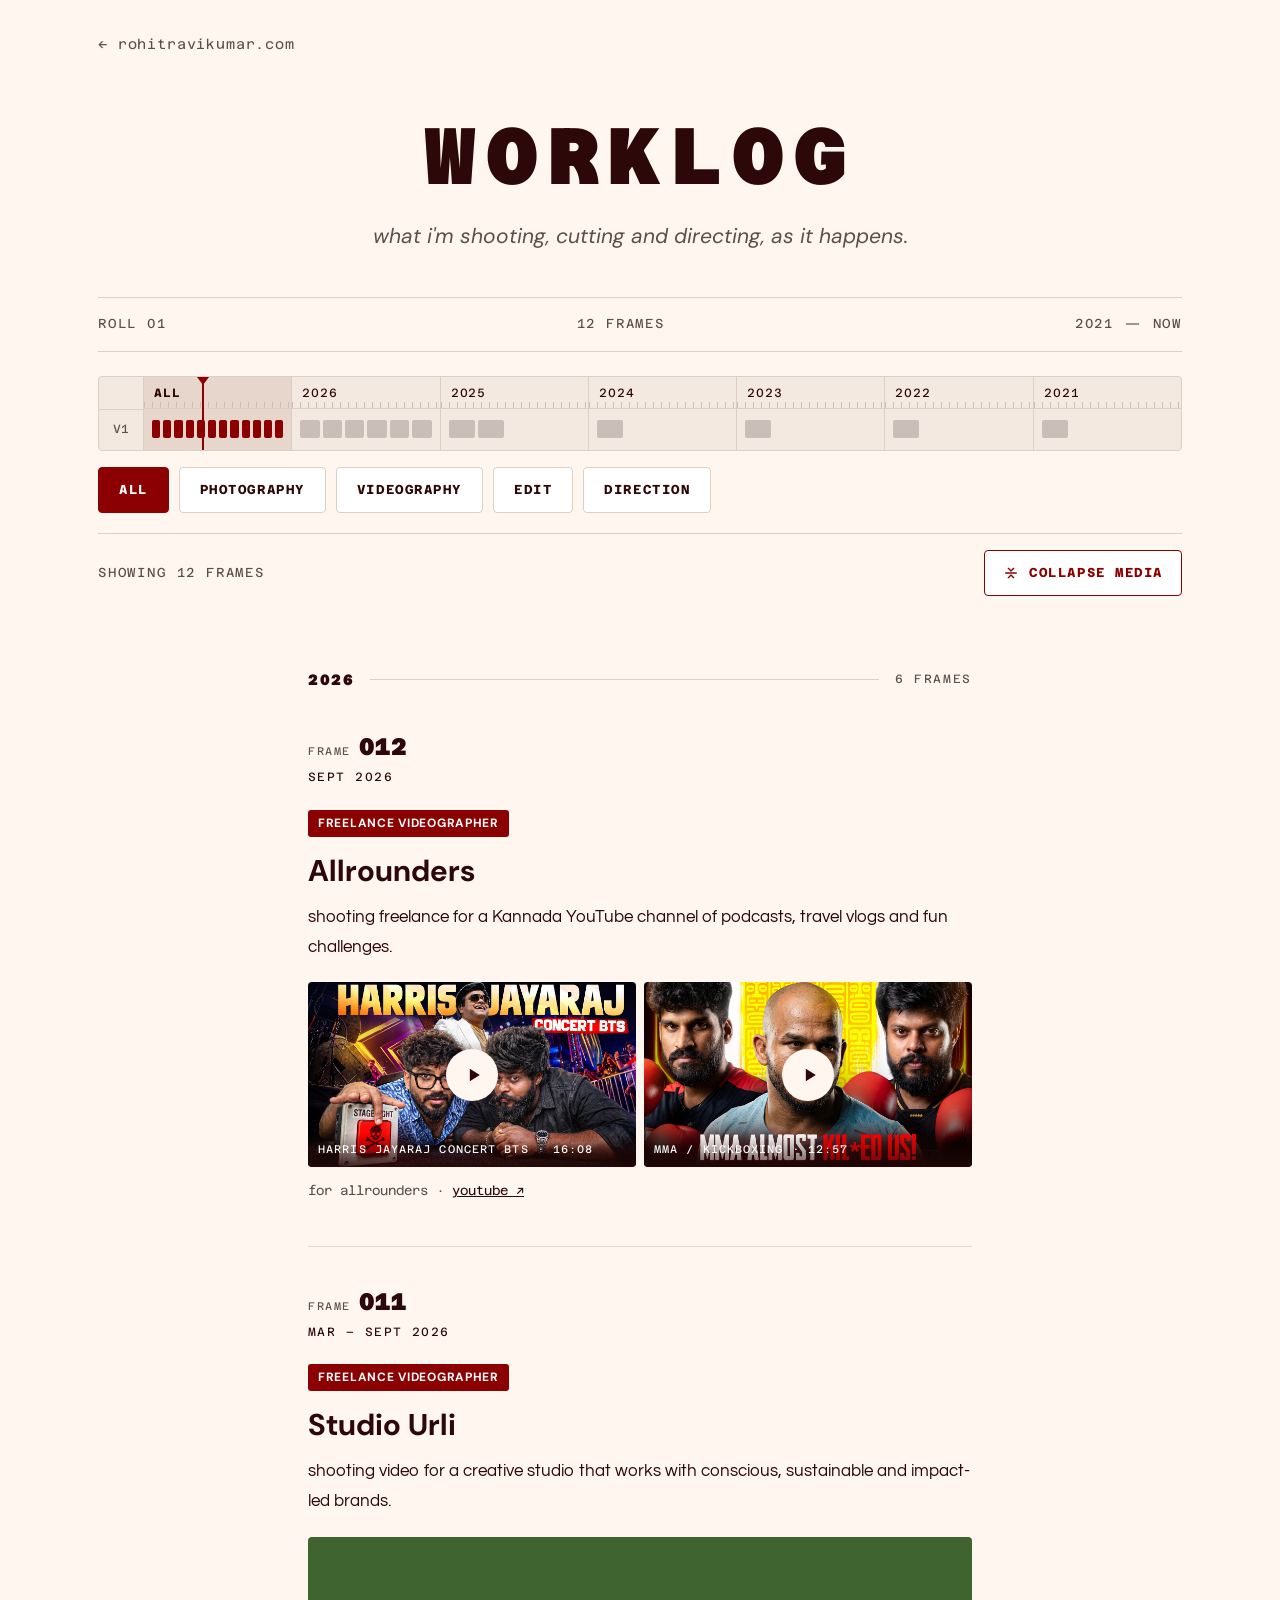
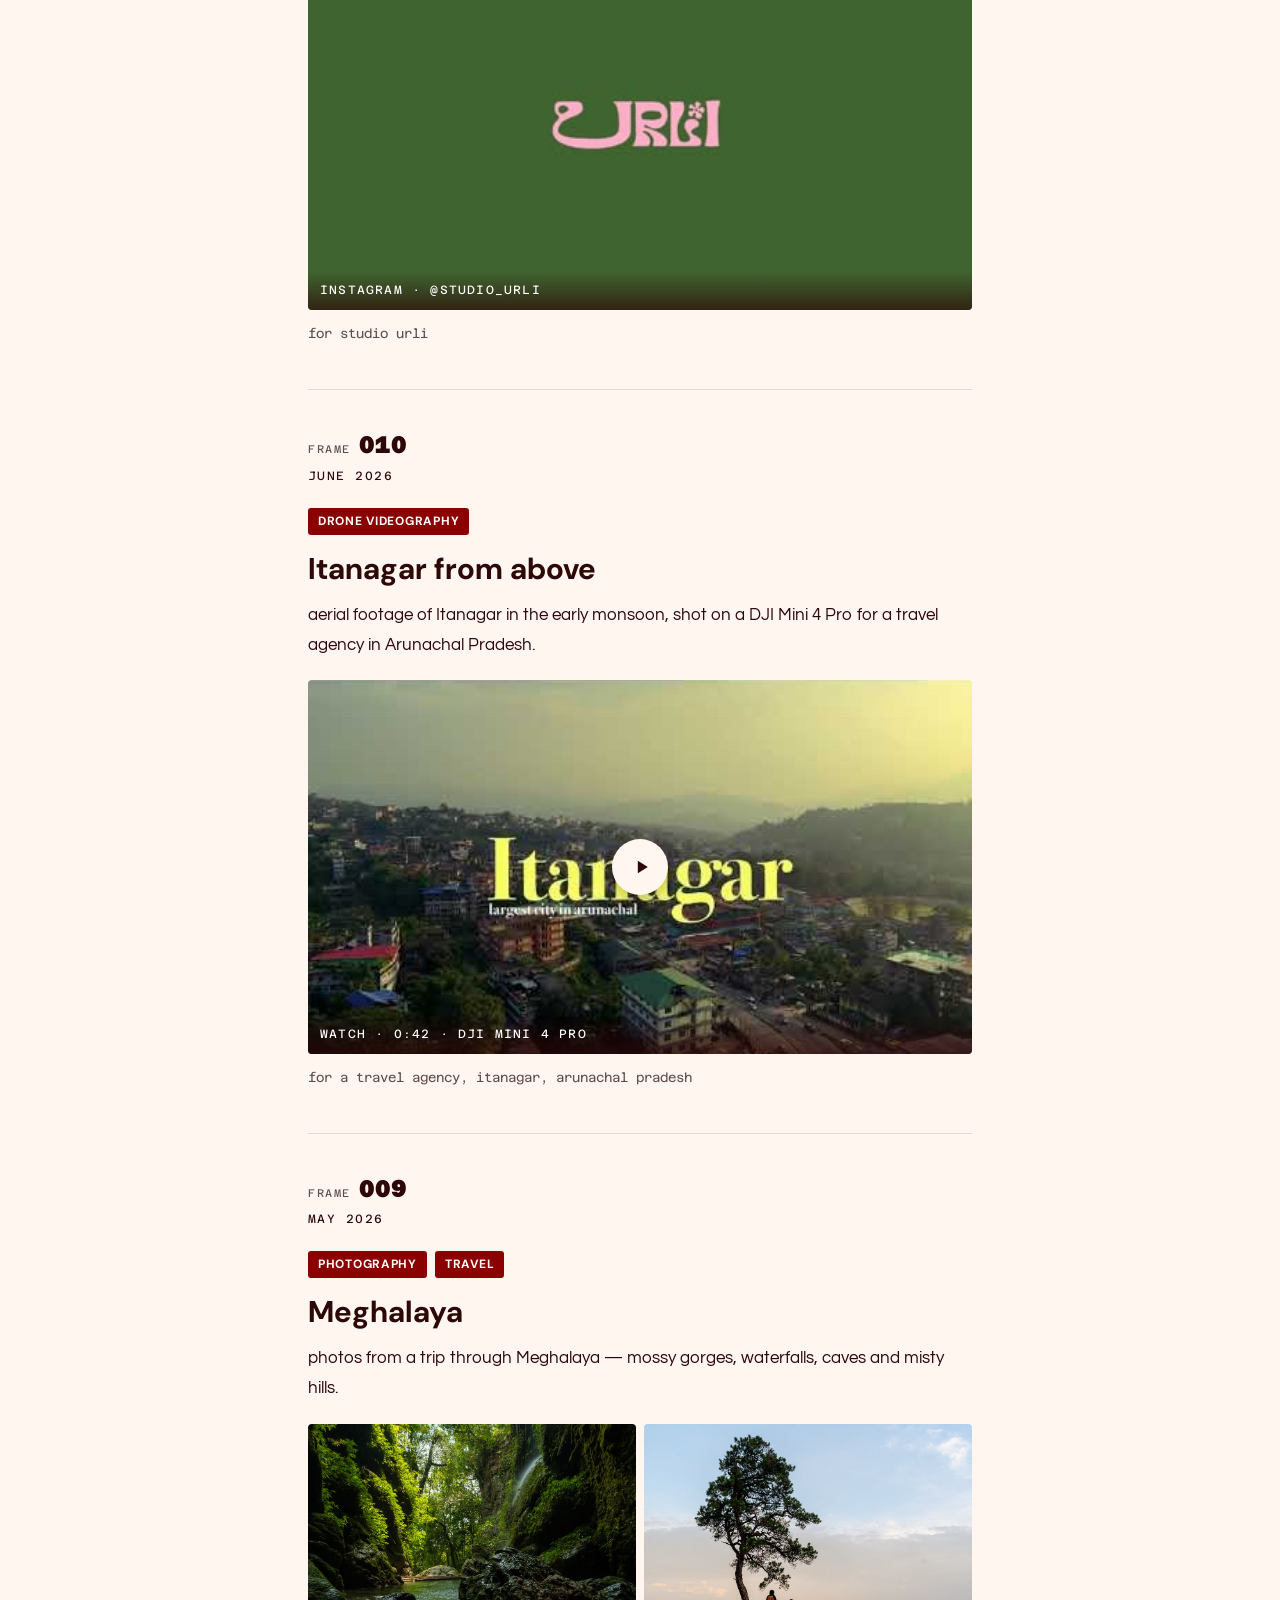
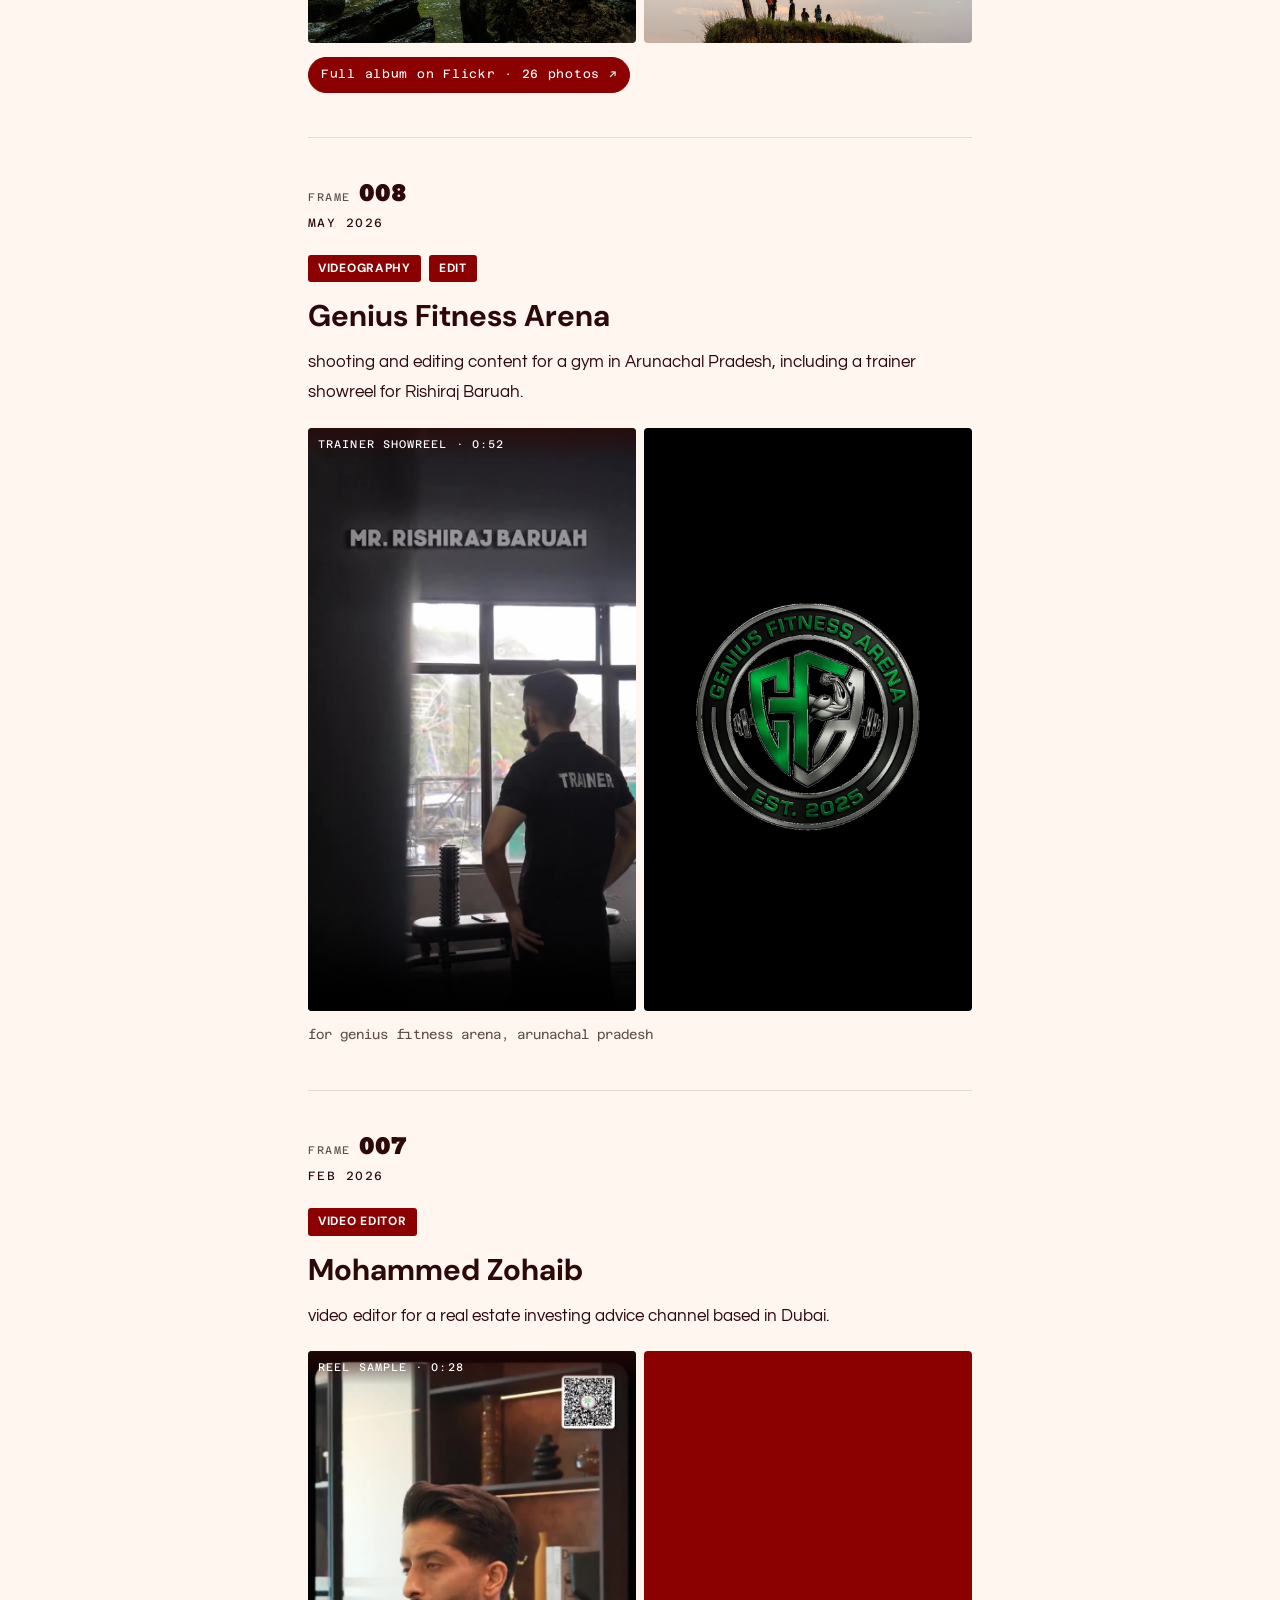
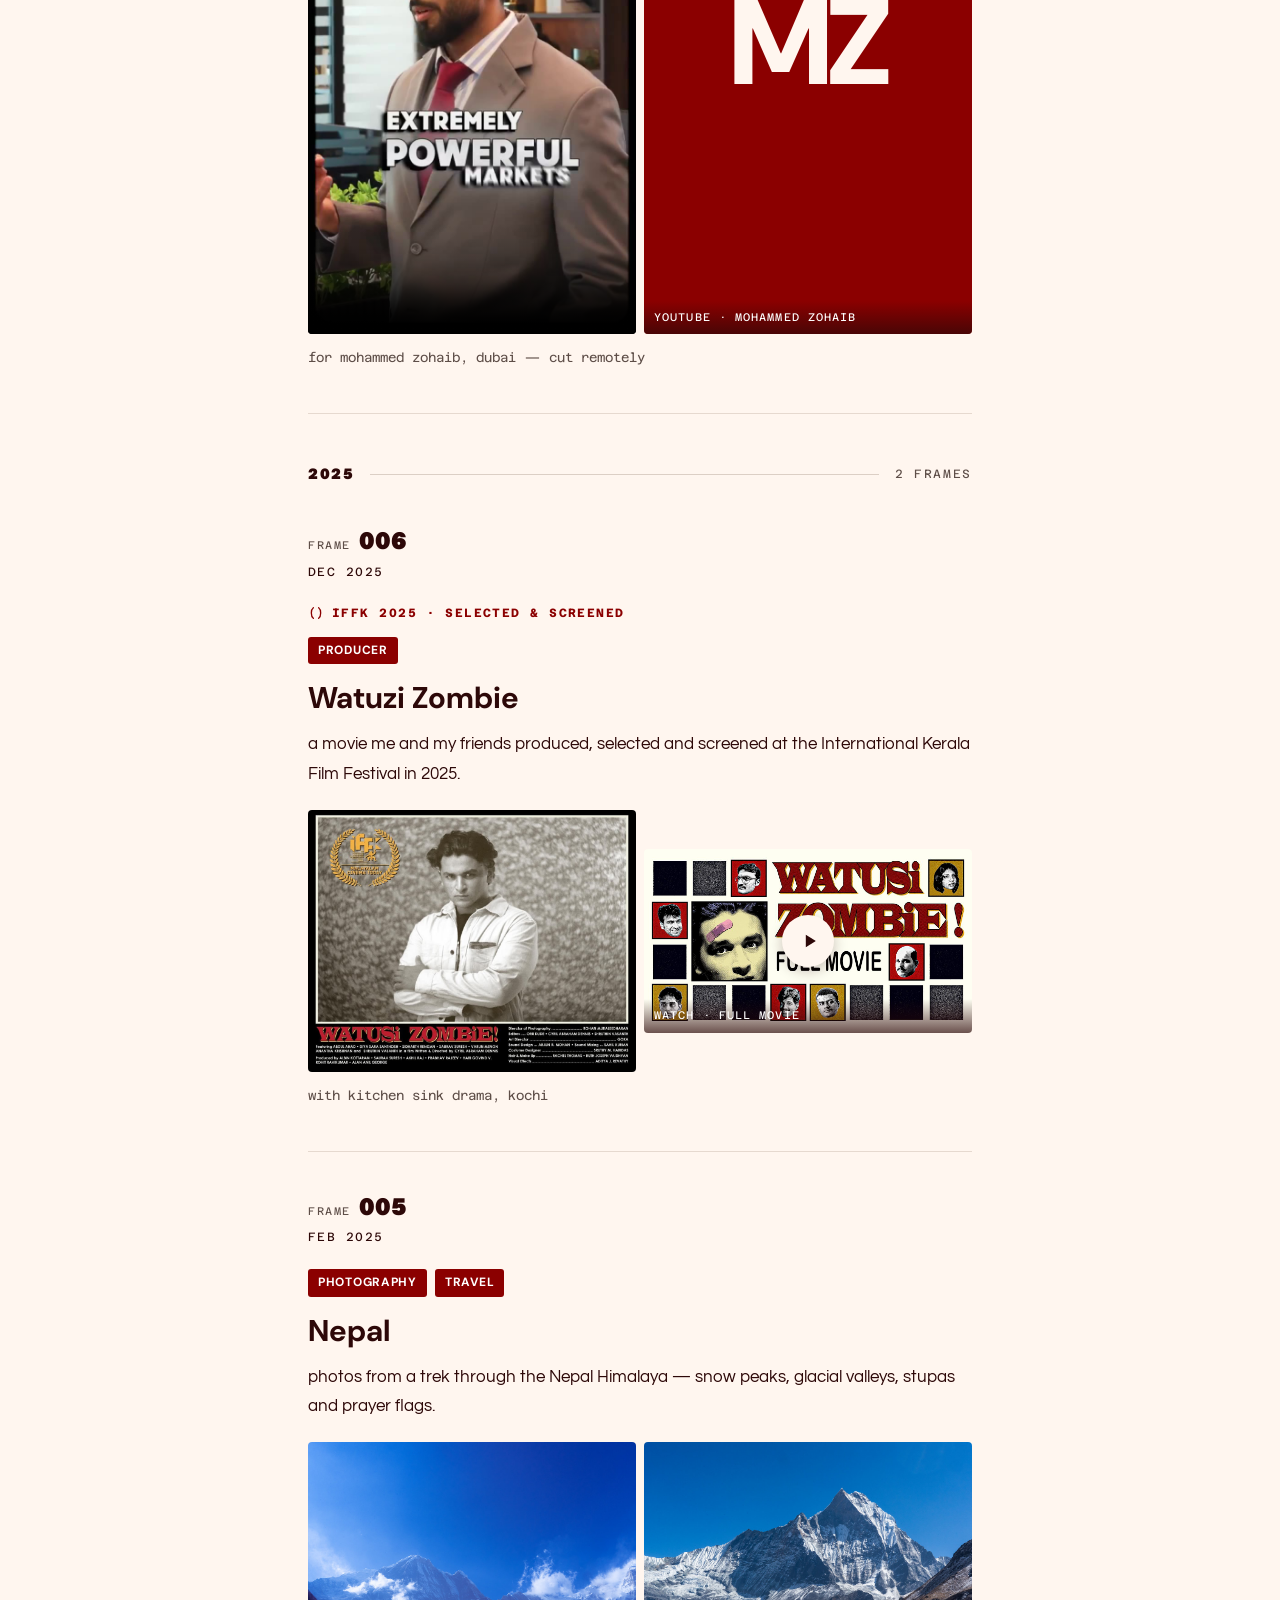
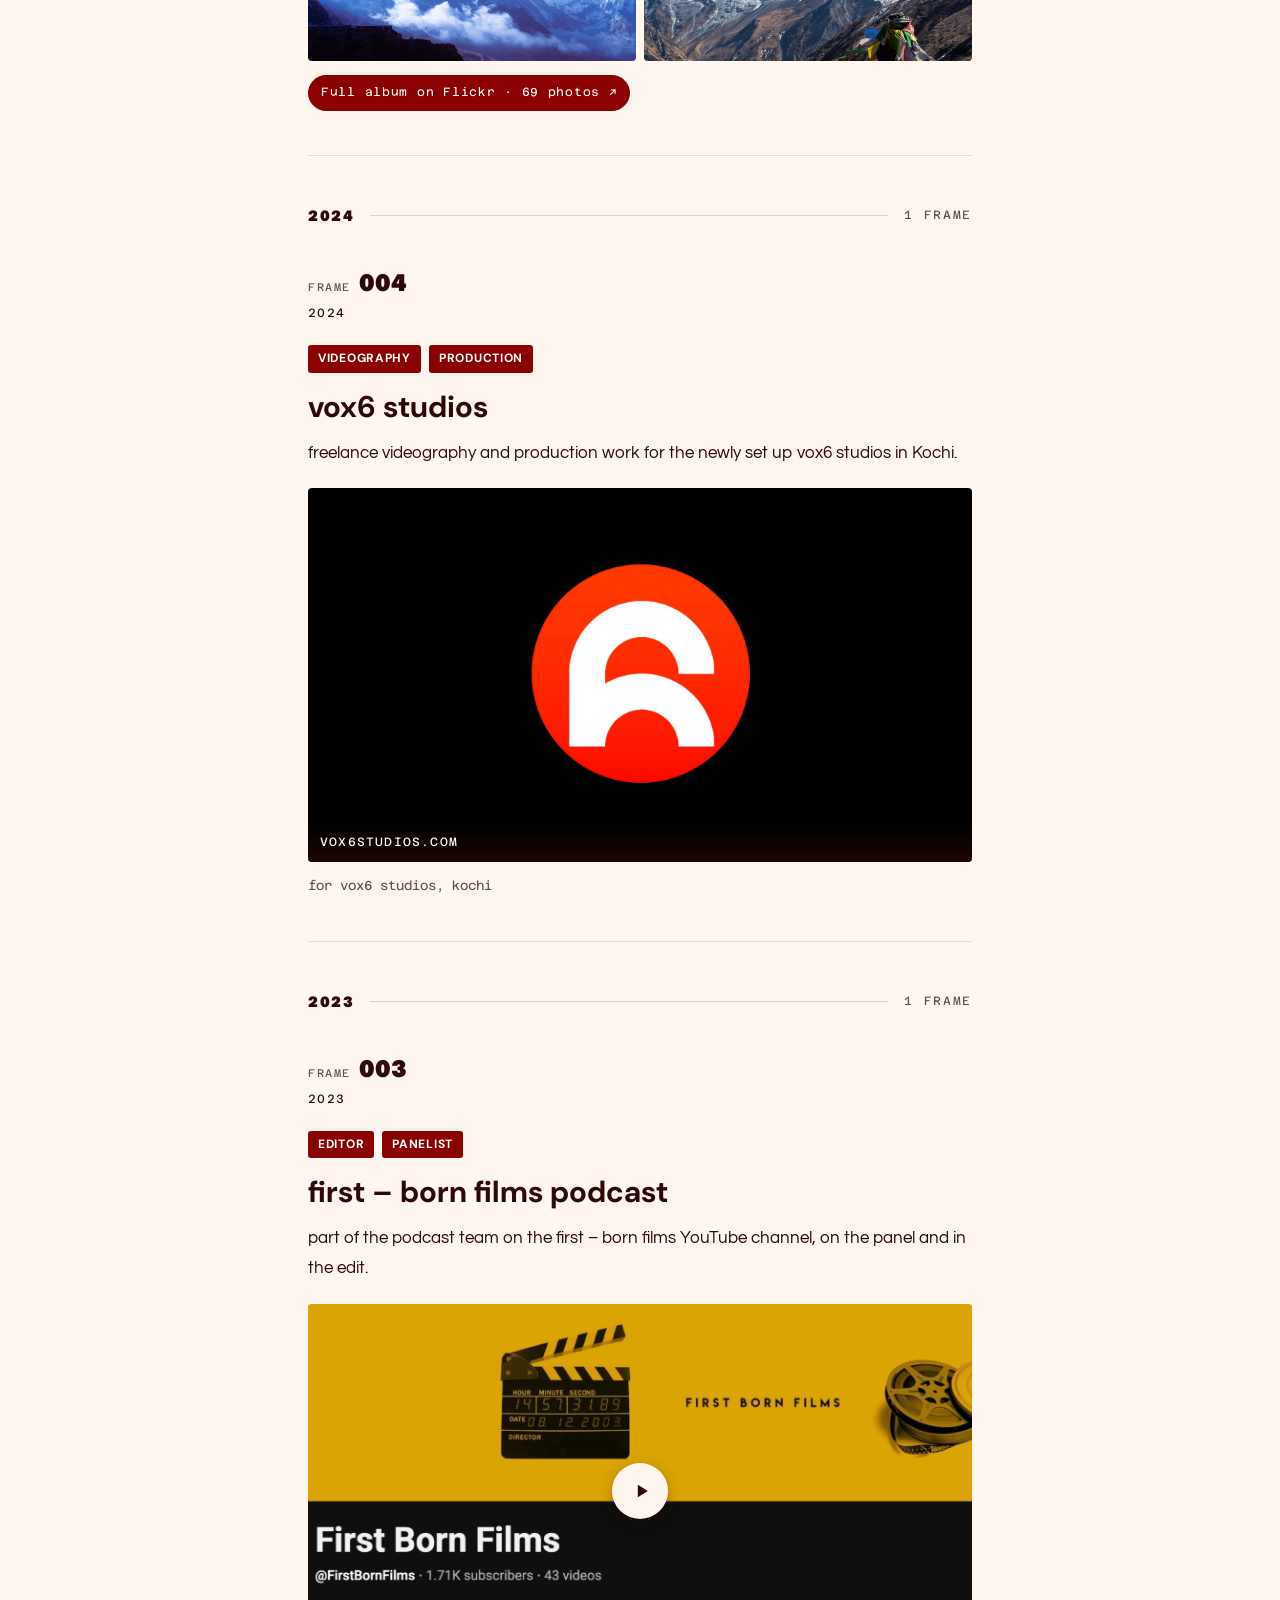
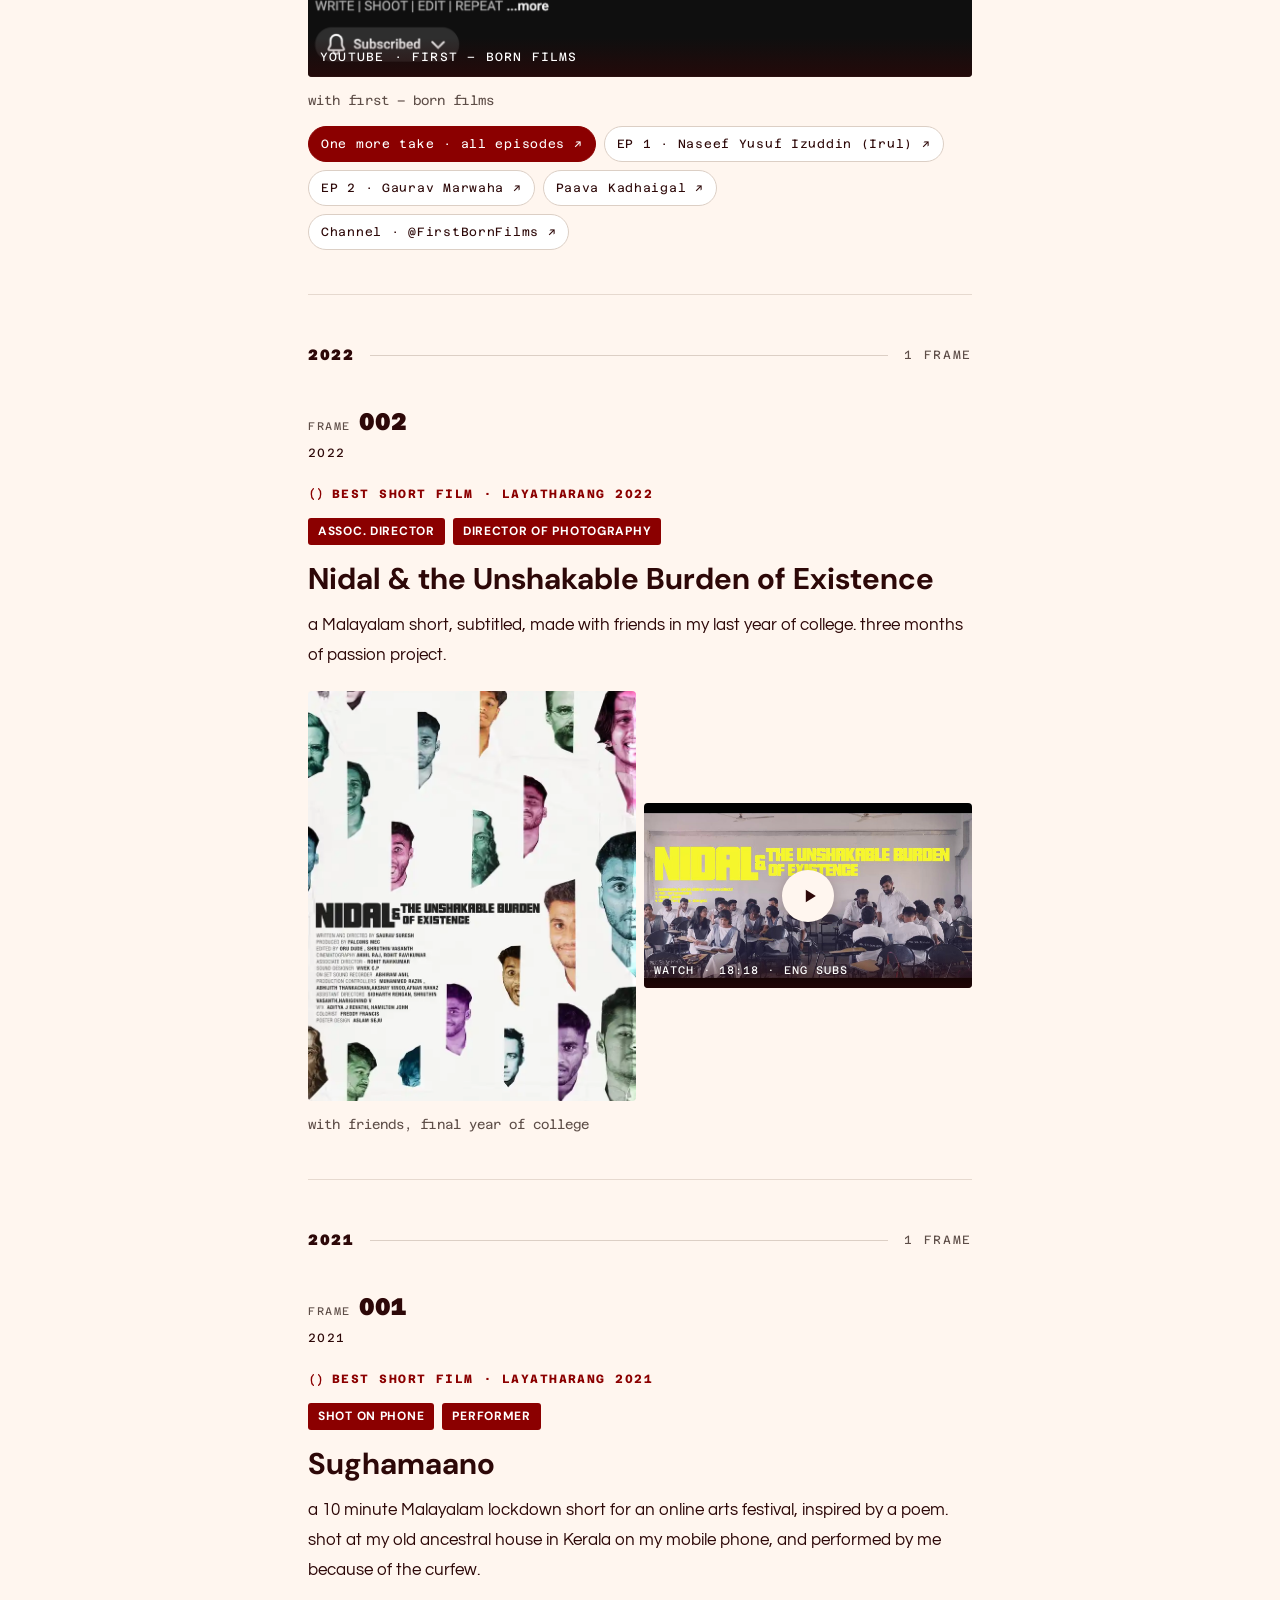
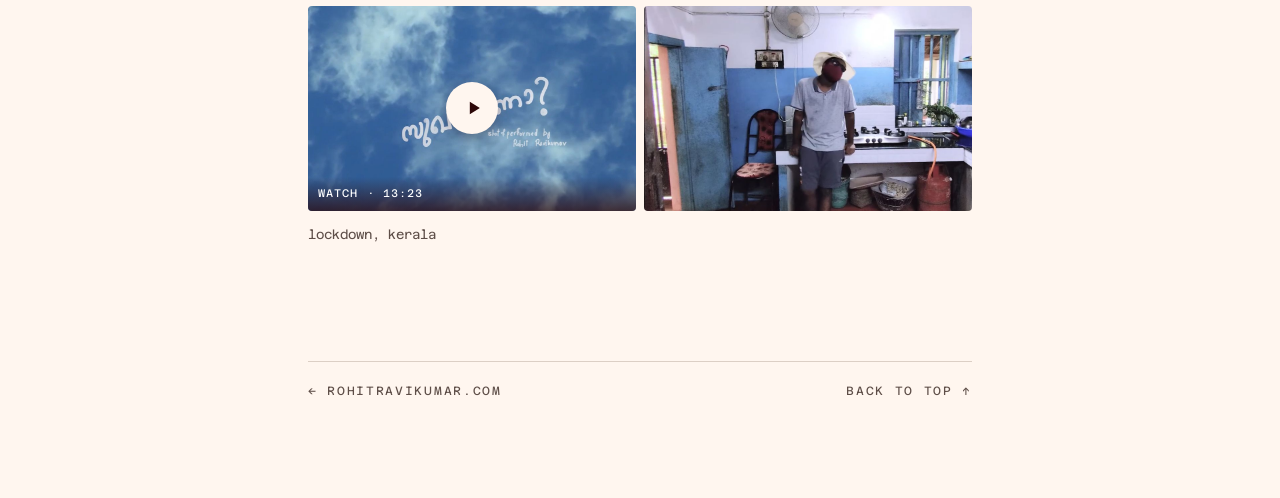
==== worklog.html @ 098c04e8 "Redesign home page, add Worklog page with 2021–2026 frames" ====
<!DOCTYPE html>
<html lang="en">
<head>
  <meta charset="UTF-8">
  <meta name="viewport" content="width=device-width, initial-scale=1.0">
  <title>Worklog | Rohit Ravikumar</title>
  <meta name="description" content="Rohit Ravikumar's worklog — what he's shooting, cutting and directing, as it happens.">
  <link rel="preconnect" href="https://fonts.googleapis.com">
  <link rel="preconnect" href="https://fonts.gstatic.com" crossorigin>
  <link href="https://fonts.googleapis.com/css2?family=Azeret+Mono:wght@400;500;700;900&family=DM+Sans:ital,opsz,wght@0,9..40,400;0,9..40,700;1,9..40,400&family=Questrial&display=swap" rel="stylesheet">
  <link rel="stylesheet" href="worklog.css">
</head>
<body id="top">

<!-- ═══════════════════════════════════════════
     WORKLOG
     Each project is one <article class="frame">.
     To add a frame: copy an <article>, give it the
     next number in data-frame, set data-year and
     data-roles (any of: photography videography
     edit direction), put it under its year, and add
     a matching <li class="credit"> and timeline
     block (<span class="blk">) further down.
     worklog.js does the filtering and counting.
═══════════════════════════════════════════ -->
<div class="wl-wrap">
  <a class="wl-back" href="index.html">← rohitravikumar.com</a>

  <header class="wl-header">
    <h1 class="wl-title">WORKLOG</h1>
    <p class="wl-tagline">what i'm shooting, cutting and directing, as it happens.</p>
  </header>

  <div class="wl-roll mono muted">
    <span>Roll 01</span>
    <span>12 Frames</span>
    <span>2021 — Now</span>
  </div>

  <!-- Year timeline: one block per frame. Click a year to filter. -->
  <div class="tl" role="group" aria-label="Filter by year">
    <div class="tl-grid">
      <div class="tl-track-label" aria-hidden="true"><span class="tl-spacer"></span><span>V1</span></div>
        <button type="button" class="tl-col" data-year="all" aria-pressed="false" aria-label="Show all years">
          <span class="tl-year">ALL</span>
          <span class="tl-blocks"><span class="blk" data-frame-ref="012"></span><span class="blk" data-frame-ref="011"></span><span class="blk" data-frame-ref="010"></span><span class="blk" data-frame-ref="009"></span><span class="blk" data-frame-ref="008"></span><span class="blk" data-frame-ref="007"></span><span class="blk" data-frame-ref="006"></span><span class="blk" data-frame-ref="005"></span><span class="blk" data-frame-ref="004"></span><span class="blk" data-frame-ref="003"></span><span class="blk" data-frame-ref="002"></span><span class="blk" data-frame-ref="001"></span></span>
        </button>
        <button type="button" class="tl-col" data-year="2026" aria-pressed="false" aria-label="Show 2026">
          <span class="tl-year">2026</span>
          <span class="tl-blocks"><span class="blk" data-frame-ref="012"></span><span class="blk" data-frame-ref="011"></span><span class="blk" data-frame-ref="010"></span><span class="blk" data-frame-ref="009"></span><span class="blk" data-frame-ref="008"></span><span class="blk" data-frame-ref="007"></span></span>
        </button>
        <button type="button" class="tl-col" data-year="2025" aria-pressed="false" aria-label="Show 2025">
          <span class="tl-year">2025</span>
          <span class="tl-blocks"><span class="blk" data-frame-ref="006"></span><span class="blk" data-frame-ref="005"></span></span>
        </button>
        <button type="button" class="tl-col" data-year="2024" aria-pressed="false" aria-label="Show 2024">
          <span class="tl-year">2024</span>
          <span class="tl-blocks"><span class="blk" data-frame-ref="004"></span></span>
        </button>
        <button type="button" class="tl-col" data-year="2023" aria-pressed="false" aria-label="Show 2023">
          <span class="tl-year">2023</span>
          <span class="tl-blocks"><span class="blk" data-frame-ref="003"></span></span>
        </button>
        <button type="button" class="tl-col" data-year="2022" aria-pressed="false" aria-label="Show 2022">
          <span class="tl-year">2022</span>
          <span class="tl-blocks"><span class="blk" data-frame-ref="002"></span></span>
        </button>
        <button type="button" class="tl-col" data-year="2021" aria-pressed="false" aria-label="Show 2021">
          <span class="tl-year">2021</span>
          <span class="tl-blocks"><span class="blk" data-frame-ref="001"></span></span>
        </button>
    </div>
  </div>

  <!-- Role filters -->
  <div class="chips" role="group" aria-label="Filter by role">
      <button type="button" class="chip" data-role="all" aria-pressed="false">ALL</button>
      <button type="button" class="chip" data-role="photography" aria-pressed="false">PHOTOGRAPHY</button>
      <button type="button" class="chip" data-role="videography" aria-pressed="false">VIDEOGRAPHY</button>
      <button type="button" class="chip" data-role="edit" aria-pressed="false">EDIT</button>
      <button type="button" class="chip" data-role="direction" aria-pressed="false">DIRECTION</button>
  </div>

  <div class="wl-bar">
    <span class="mono muted">Showing <span id="wl-count">6 frames</span></span>
    <button type="button" class="collapse-btn" id="wl-collapse" aria-pressed="false">
      <svg xmlns="http://www.w3.org/2000/svg" viewBox="0 0 24 24" aria-hidden="true"><path d="M4 12h16"/><path d="M8 5l4 4 4-4"/><path d="M8 19l4-4 4 4"/></svg>
      <span id="wl-collapse-label">COLLAPSE MEDIA</span>
    </button>
  </div>
</div>

<main class="wl-main" id="wl-main">

  <div class="wl-empty" id="wl-empty" hidden>
    <p class="mono muted">No frames here yet</p>
    <p>Photography lives on <a href="https://www.flickr.com/photos/147185159@N08/" target="_blank" rel="noopener">Flickr</a> for now.</p>
  </div>

  <!-- Feed: newest first, grouped by year -->
  <div class="wl-feed">
    <div class="year-head" data-year-head="2026">
      <span class="year-head-year">2026</span><span class="year-head-rule"></span><span class="year-head-count mono muted" data-year-count="2026">6 FRAMES</span>
    </div>
    <article class="frame" data-frame="012" data-year="2026" data-roles="videography">
      <p class="frame-no"><span class="mono muted">Frame</span><span>012</span></p>
      <p class="frame-date mono">Sept 2026</p>
      <div class="badges"><span class="badge">Freelance videographer</span></div>
      <h2>Allrounders</h2>
      <p class="frame-note">shooting freelance for a Kannada YouTube channel of podcasts, travel vlogs and fun challenges.</p>
      <div class="media-pair">
        <a class="media" href="https://www.youtube.com/watch?v=VBzKe_iVA1U" target="_blank" rel="noopener" aria-label="Watch the Harris Jayaraj concert behind-the-scenes video on YouTube (16:08)">
          <img src="images/allrounders-concert-thumb.jpg" alt="Harris Jayaraj concert BTS, video thumbnail" loading="lazy">
          <span class="media-play"><svg xmlns="http://www.w3.org/2000/svg" viewBox="0 0 24 24" aria-hidden="true"><path d="M7 4.5v15l12-7.5z"/></svg></span><span class="media-label">HARRIS JAYARAJ CONCERT BTS · 16:08</span>
        </a>
        <a class="media" href="https://www.youtube.com/watch?v=AEF70qggEu8" target="_blank" rel="noopener" aria-label="Watch the MMA kickboxing video on YouTube (12:57)">
          <img src="images/allrounders-mma-thumb.jpg" alt="We fought an MMA fighter, video thumbnail" loading="lazy">
          <span class="media-play"><svg xmlns="http://www.w3.org/2000/svg" viewBox="0 0 24 24" aria-hidden="true"><path d="M7 4.5v15l12-7.5z"/></svg></span><span class="media-label">MMA / KICKBOXING · 12:57</span>
        </a>
      </div>
      <p class="frame-with">for allrounders · <a href="https://www.youtube.com/@theallrounderrs" target="_blank" rel="noopener">youtube ↗</a></p>
    </article>
    <article class="frame" data-frame="011" data-year="2026" data-roles="videography">
      <p class="frame-no"><span class="mono muted">Frame</span><span>011</span></p>
      <p class="frame-date mono">Mar – Sept 2026</p>
      <div class="badges"><span class="badge">Freelance videographer</span></div>
      <h2>Studio Urli</h2>
      <p class="frame-note">shooting video for a creative studio that works with conscious, sustainable and impact-led brands.</p>
      <a class="media media--tile" href="https://www.instagram.com/studio_urli/" target="_blank" rel="noopener" aria-label="Studio Urli on Instagram" style="background:#3F6430">
        <img src="images/studio-urli-logo.jpg" alt="Studio Urli logo" loading="lazy">
        <span class="media-label">INSTAGRAM · @STUDIO_URLI</span>
      </a>
      <p class="frame-with">for studio urli</p>
    </article>
    <article class="frame" data-frame="010" data-year="2026" data-roles="videography">
      <p class="frame-no"><span class="mono muted">Frame</span><span>010</span></p>
      <p class="frame-date mono">June 2026</p>
      <div class="badges"><span class="badge">Drone videography</span></div>
      <h2>Itanagar from above</h2>
      <p class="frame-note">aerial footage of Itanagar in the early monsoon, shot on a DJI Mini 4 Pro for a travel agency in Arunachal Pradesh.</p>
      <a class="media" href="https://www.youtube.com/watch?v=PCIrnsmcK8w" target="_blank" rel="noopener" aria-label="Watch Itanagar calming city view on YouTube (0:42)">
          <img src="images/itanagar-drone-thumb.jpg" alt="Aerial view of Itanagar, video thumbnail" loading="lazy">
          <span class="media-play"><svg xmlns="http://www.w3.org/2000/svg" viewBox="0 0 24 24" aria-hidden="true"><path d="M7 4.5v15l12-7.5z"/></svg></span><span class="media-label">WATCH · 0:42 · DJI MINI 4 PRO</span>
        </a>
      <p class="frame-with">for a travel agency, itanagar, arunachal pradesh</p>
    </article>
    <article class="frame" data-frame="009" data-year="2026" data-roles="photography">
      <p class="frame-no"><span class="mono muted">Frame</span><span>009</span></p>
      <p class="frame-date mono">May 2026</p>
      <div class="badges"><span class="badge">Photography</span><span class="badge">Travel</span></div>
      <h2>Meghalaya</h2>
      <p class="frame-note">photos from a trip through Meghalaya — mossy gorges, waterfalls, caves and misty hills.</p>
      <div class="media-pair media-pair--photos">
        <a href="https://flic.kr/s/aHBqjD36aP" target="_blank" rel="noopener" aria-label="Open the album on Flickr"><img src="images/meghalaya-gorge.jpg" alt="A waterfall falling into a mossy gorge in Meghalaya" loading="lazy"></a>
        <a href="https://flic.kr/s/aHBqjD36aP" target="_blank" rel="noopener" aria-label="Open the album on Flickr"><img src="images/meghalaya-tree.jpg" alt="A lone tree on a hilltop with people silhouetted beneath it, Meghalaya" loading="lazy"></a>
      </div>
      <div class="ep-links"><a class="ep-link ep-link--main" href="https://flic.kr/s/aHBqjD36aP" target="_blank" rel="noopener">Full album on Flickr · 26 photos ↗</a></div>
    </article>
    <article class="frame" data-frame="008" data-year="2026" data-roles="videography edit">
      <p class="frame-no"><span class="mono muted">Frame</span><span>008</span></p>
      <p class="frame-date mono">May 2026</p>
      <div class="badges"><span class="badge">Videography</span><span class="badge">Edit</span></div>
      <h2>Genius Fitness Arena</h2>
      <p class="frame-note">shooting and editing content for a gym in Arunachal Pradesh, including a trainer showreel for Rishiraj Baruah.</p>
      <div class="media-pair media-pair--reel">
        <figure class="media-reel">
          <video src="images/gfa-showreel.mp4" poster="images/gfa-showreel-poster.jpg" controls playsinline preload="none" aria-label="Genius Fitness Arena trainer showreel (0:52)"></video>
          <figcaption>TRAINER SHOWREEL · 0:52</figcaption>
        </figure>
        <div class="media-tile media-tile--dark"><img src="images/genius-fitness-arena-logo.png" alt="Genius Fitness Arena logo" loading="lazy"></div>
      </div>
      <p class="frame-with">for genius fitness arena, arunachal pradesh</p>
    </article>
    <article class="frame" data-frame="007" data-year="2026" data-roles="edit">
      <p class="frame-no"><span class="mono muted">Frame</span><span>007</span></p>
      <p class="frame-date mono">Feb 2026</p>
      <div class="badges"><span class="badge">Video editor</span></div>
      <h2>Mohammed Zohaib</h2>
      <p class="frame-note">video editor for a real estate investing advice channel based in Dubai.</p>
      <div class="media-pair media-pair--reel">
        <figure class="media-reel">
          <video src="images/zohaib-reel.mp4" poster="images/zohaib-reel-poster.jpg" controls playsinline preload="none" aria-label="Reel sample for Mohammed Zohaib: three big markets (0:28)"></video>
          <figcaption>REEL SAMPLE · 0:28</figcaption>
        </figure>
        <a class="media media--mono" href="https://www.youtube.com/@MohammedZohaib86" target="_blank" rel="noopener" aria-label="Watch Mohammed Zohaib on YouTube">
          <span class="media-mono" aria-hidden="true">MZ</span><span class="media-label">YOUTUBE · MOHAMMED ZOHAIB</span>
        </a>
      </div>
      <p class="frame-with">for mohammed zohaib, dubai — cut remotely</p>
    </article>
    <div class="year-head" data-year-head="2025">
      <span class="year-head-year">2025</span><span class="year-head-rule"></span><span class="year-head-count mono muted" data-year-count="2025">2 FRAMES</span>
    </div>
    <article class="frame" data-frame="006" data-year="2025" data-roles="direction">
      <p class="frame-no"><span class="mono muted">Frame</span><span>006</span></p>
      <p class="frame-date mono">Dec 2025</p>
      <p class="award mono"><svg xmlns="http://www.w3.org/2000/svg" viewBox="0 0 24 24" aria-hidden="true"><path d="M8 4C4 7 4 17 8 20"/><path d="M16 4c4 3 4 13 0 16"/></svg>IFFK 2025 · Selected &amp; screened</p>
      <div class="badges"><span class="badge">Producer</span></div>
      <h2>Watuzi Zombie</h2>
      <p class="frame-note">a movie me and my friends produced, selected and screened at the International Kerala Film Festival in 2025.</p>
      <div class="media-pair media-pair--video media-pair--landscape">
        <img src="images/149f7f62149c45138793bc778e334fbd.jpg" alt="Watuzi Zombie — IFFK poster" loading="lazy">
        <a class="media" href="https://www.youtube.com/watch?v=-HH4tRVGBKs" target="_blank" rel="noopener" aria-label="Watch Watuzi Zombie, the full movie, on YouTube">
          <img src="images/watusi-youtube-thumb.jpg" alt="Watuzi Zombie full movie, video thumbnail" loading="lazy">
          <span class="media-play"><svg xmlns="http://www.w3.org/2000/svg" viewBox="0 0 24 24" aria-hidden="true"><path d="M7 4.5v15l12-7.5z"/></svg></span><span class="media-label">WATCH · FULL MOVIE</span>
        </a>
      </div>
      <p class="frame-with">with kitchen sink drama, kochi</p>
    </article>
    <article class="frame" data-frame="005" data-year="2025" data-roles="photography">
      <p class="frame-no"><span class="mono muted">Frame</span><span>005</span></p>
      <p class="frame-date mono">Feb 2025</p>
      <div class="badges"><span class="badge">Photography</span><span class="badge">Travel</span></div>
      <h2>Nepal</h2>
      <p class="frame-note">photos from a trek through the Nepal Himalaya — snow peaks, glacial valleys, stupas and prayer flags.</p>
      <div class="media-pair media-pair--photos">
        <a href="https://www.flickr.com/photos/147185159@N08/albums/72177720331864872/" target="_blank" rel="noopener" aria-label="Open the album on Flickr"><img src="images/nepal-peak.jpg" alt="A trekker looking up at a snow-covered Himalayan peak, Nepal" loading="lazy"></a>
        <a href="https://www.flickr.com/photos/147185159@N08/albums/72177720331864872/" target="_blank" rel="noopener" aria-label="Open the album on Flickr"><img src="images/nepal-stupa.jpg" alt="A stupa and prayer flags in front of snow peaks, Nepal" loading="lazy"></a>
      </div>
      <div class="ep-links"><a class="ep-link ep-link--main" href="https://www.flickr.com/photos/147185159@N08/albums/72177720331864872/" target="_blank" rel="noopener">Full album on Flickr · 69 photos ↗</a></div>
    </article>
    <div class="year-head" data-year-head="2024">
      <span class="year-head-year">2024</span><span class="year-head-rule"></span><span class="year-head-count mono muted" data-year-count="2024">1 FRAME</span>
    </div>
    <article class="frame" data-frame="004" data-year="2024" data-roles="videography">
      <p class="frame-no"><span class="mono muted">Frame</span><span>004</span></p>
      <p class="frame-date mono">2024</p>
      <div class="badges"><span class="badge">Videography</span><span class="badge">Production</span></div>
      <h2>vox6 studios</h2>
      <p class="frame-note">freelance videography and production work for the newly set up vox6 studios in Kochi.</p>
      <a class="media media--logo" href="https://www.vox6studios.com/" target="_blank" rel="noopener" aria-label="Visit vox6 studios">
        <img src="images/a6f556b2a5f74ba089da9ca9ab183f34.png" alt="vox6 studios logo" loading="lazy">
        <span class="media-label">VOX6STUDIOS.COM</span>
      </a>
      <p class="frame-with">for vox6 studios, kochi</p>
    </article>
    <div class="year-head" data-year-head="2023">
      <span class="year-head-year">2023</span><span class="year-head-rule"></span><span class="year-head-count mono muted" data-year-count="2023">1 FRAME</span>
    </div>
    <article class="frame" data-frame="003" data-year="2023" data-roles="edit">
      <p class="frame-no"><span class="mono muted">Frame</span><span>003</span></p>
      <p class="frame-date mono">2023</p>
      <div class="badges"><span class="badge">Editor</span><span class="badge">Panelist</span></div>
      <h2>first – born films podcast</h2>
      <p class="frame-note">part of the podcast team on the first – born films YouTube channel, on the panel and in the edit.</p>
      <a class="media" href="https://www.youtube.com/@FirstBornFilms/videos" target="_blank" rel="noopener" aria-label="Watch first – born films on YouTube">
        <img src="images/d7929fa7d4514bbc887a25406f501eba.png" alt="First Born Films YouTube channel" loading="lazy">
        <span class="media-play"><svg xmlns="http://www.w3.org/2000/svg" viewBox="0 0 24 24" aria-hidden="true"><path d="M7 4.5v15l12-7.5z"/></svg></span><span class="media-label">YOUTUBE · FIRST – BORN FILMS</span>
      </a>
      <p class="frame-with">with first – born films</p>
      <div class="ep-links">
        <a class="ep-link ep-link--main" href="https://www.youtube.com/playlist?list=PLB9QTv89QTwGXZjUUULHb4mPcCxln2IdF" target="_blank" rel="noopener">One more take · all episodes ↗</a>
        <a class="ep-link" href="https://www.youtube.com/watch?v=mJ3gSNZFfvs" target="_blank" rel="noopener">EP 1 · Naseef Yusuf Izuddin (Irul) ↗</a>
        <a class="ep-link" href="https://www.youtube.com/watch?v=aqkQMNfB47c" target="_blank" rel="noopener">EP 2 · Gaurav Marwaha ↗</a>
        <a class="ep-link" href="https://www.youtube.com/watch?v=06he2BZR2AE" target="_blank" rel="noopener">Paava Kadhaigal ↗</a>
        <a class="ep-link" href="https://www.youtube.com/@FirstBornFilms" target="_blank" rel="noopener">Channel · @FirstBornFilms ↗</a>
      </div>
    </article>
    <div class="year-head" data-year-head="2022">
      <span class="year-head-year">2022</span><span class="year-head-rule"></span><span class="year-head-count mono muted" data-year-count="2022">1 FRAME</span>
    </div>
    <article class="frame" data-frame="002" data-year="2022" data-roles="direction videography">
      <p class="frame-no"><span class="mono muted">Frame</span><span>002</span></p>
      <p class="frame-date mono">2022</p>
      <p class="award mono"><svg xmlns="http://www.w3.org/2000/svg" viewBox="0 0 24 24" aria-hidden="true"><path d="M8 4C4 7 4 17 8 20"/><path d="M16 4c4 3 4 13 0 16"/></svg>Best Short Film · Layatharang 2022</p>
      <div class="badges"><span class="badge">Assoc. Director</span><span class="badge">Director of Photography</span></div>
      <h2>Nidal &amp; the Unshakable Burden of Existence</h2>
      <p class="frame-note">a Malayalam short, subtitled, made with friends in my last year of college. three months of passion project.</p>
      <div class="media-pair media-pair--video media-pair--poster">
        <img src="images/f71c1f7cf7e4461d9214abd8bc76ade2.webp" alt="Nidal and the Unshakable Burden of Existence poster" loading="lazy">
        <a class="media" href="https://www.youtube.com/watch?v=TNhDzMygktc" target="_blank" rel="noopener" aria-label="Watch Nidal and the Unshakable Burden of Existence on YouTube (18:18)">
          <img src="images/nidal-youtube-thumb.jpg" alt="Nidal and the Unshakable Burden of Existence, video thumbnail" loading="lazy">
          <span class="media-play"><svg xmlns="http://www.w3.org/2000/svg" viewBox="0 0 24 24" aria-hidden="true"><path d="M7 4.5v15l12-7.5z"/></svg></span><span class="media-label">WATCH · 18:18 · ENG SUBS</span>
        </a>
      </div>
      <p class="frame-with">with friends, final year of college</p>
    </article>
    <div class="year-head" data-year-head="2021">
      <span class="year-head-year">2021</span><span class="year-head-rule"></span><span class="year-head-count mono muted" data-year-count="2021">1 FRAME</span>
    </div>
    <article class="frame" data-frame="001" data-year="2021" data-roles="videography">
      <p class="frame-no"><span class="mono muted">Frame</span><span>001</span></p>
      <p class="frame-date mono">2021</p>
      <p class="award mono"><svg xmlns="http://www.w3.org/2000/svg" viewBox="0 0 24 24" aria-hidden="true"><path d="M8 4C4 7 4 17 8 20"/><path d="M16 4c4 3 4 13 0 16"/></svg>Best Short Film · Layatharang 2021</p>
      <div class="badges"><span class="badge">Shot on phone</span><span class="badge">Performer</span></div>
      <h2>Sughamaano</h2>
      <p class="frame-note">a 10 minute Malayalam lockdown short for an online arts festival, inspired by a poem. shot at my old ancestral house in Kerala on my mobile phone, and performed by me because of the curfew.</p>
      <div class="media-pair media-pair--still">
        <a class="media" href="https://youtu.be/DNFC_QfXgl0" target="_blank" rel="noopener" aria-label="Watch Sughamaano on YouTube (13:23)">
          <img src="images/74b3bd6f74cb4a8c8609e99c4a0d7e01.jpg" alt="Sughamaano — title card over a blue sky" loading="lazy">
          <span class="media-play"><svg xmlns="http://www.w3.org/2000/svg" viewBox="0 0 24 24" aria-hidden="true"><path d="M7 4.5v15l12-7.5z"/></svg></span><span class="media-label">WATCH · 13:23</span>
        </a>
        <img src="images/f2c636ed5fb04321afecc0a3260297b0.png" alt="Sughamaano — film still" loading="lazy">
      </div>
      <p class="frame-with">lockdown, kerala</p>
    </article>
  </div>

  <!-- Credits list: shown instead of the feed when media is collapsed -->
  <ol class="wl-credits">
    <li class="credit" data-frame-ref="012"><span class="credit-no">012</span><span><span class="credit-title">Allrounders</span><span class="credit-roles mono muted">Freelance videographer</span></span><span class="credit-date">SEPT 2026</span></li>
    <li class="credit" data-frame-ref="011"><span class="credit-no">011</span><span><span class="credit-title">Studio Urli</span><span class="credit-roles mono muted">Freelance videographer</span></span><span class="credit-date">MAR – SEPT 2026</span></li>
    <li class="credit" data-frame-ref="010"><span class="credit-no">010</span><span><span class="credit-title">Itanagar from above</span><span class="credit-roles mono muted">Drone videography · Travel agency</span></span><span class="credit-date">JUNE 2026</span></li>
    <li class="credit" data-frame-ref="009"><span class="credit-no">009</span><span><span class="credit-title"><a href="https://flic.kr/s/aHBqjD36aP" target="_blank" rel="noopener">Meghalaya</a></span><span class="credit-roles mono muted">Photography · Travel</span></span><span class="credit-date">MAY 2026</span></li>
    <li class="credit" data-frame-ref="008"><span class="credit-no">008</span><span><span class="credit-title">Genius Fitness Arena</span><span class="credit-roles mono muted">Videography · Edit</span></span><span class="credit-date">MAY 2026</span></li>
    <li class="credit" data-frame-ref="007"><span class="credit-no">007</span><span><span class="credit-title">Mohammed Zohaib</span><span class="credit-roles mono muted">Video editor</span></span><span class="credit-date">FEB 2026</span></li>
    <li class="credit" data-frame-ref="006"><span class="credit-no">006</span><span><span class="credit-title">Watuzi Zombie</span><span class="credit-roles mono muted">Producer · IFFK 2025</span></span><span class="credit-date">DEC 2025</span></li>
    <li class="credit" data-frame-ref="005"><span class="credit-no">005</span><span><span class="credit-title"><a href="https://www.flickr.com/photos/147185159@N08/albums/72177720331864872/" target="_blank" rel="noopener">Nepal</a></span><span class="credit-roles mono muted">Photography · Travel</span></span><span class="credit-date">FEB 2025</span></li>
    <li class="credit" data-frame-ref="004"><span class="credit-no">004</span><span><span class="credit-title">vox6 studios</span><span class="credit-roles mono muted">Videography · Production</span></span><span class="credit-date">2024</span></li>
    <li class="credit" data-frame-ref="003"><span class="credit-no">003</span><span><span class="credit-title">first – born films podcast</span><span class="credit-roles mono muted">Editor · Panelist</span></span><span class="credit-date">2023</span></li>
    <li class="credit" data-frame-ref="002"><span class="credit-no">002</span><span><span class="credit-title">Nidal &amp; the Unshakable Burden of Existence</span><span class="credit-roles mono muted">Assoc. Director · DoP · Best Short Film</span></span><span class="credit-date">2022</span></li>
    <li class="credit" data-frame-ref="001"><span class="credit-no">001</span><span><span class="credit-title">Sughamaano</span><span class="credit-roles mono muted">Shot · Performed · Best Short Film</span></span><span class="credit-date">2021</span></li>
  </ol>

  <footer class="wl-footer mono">
    <a href="index.html">← ROHITRAVIKUMAR.COM</a>
    <a href="#top">BACK TO TOP ↑</a>
  </footer>
</main>

<script src="worklog.js"></script>
</body>
</html>
---- worklog.css ----
/* =============================================
   WORKLOG — shared styles for worklog.html and
   the worklog story pages (worklog-*.html).
   Colours and fonts match styles.css tokens.
   ============================================= */

:root {
  --color-cream:   #FFF6EF;
  --color-red:     #8B0000;
  --color-red-dk:  #6E0000;
  --color-text:    #2D0808;
  --color-muted:   #5E4E48;   /* labels, captions */
  --color-white:   #FFFFFF;
  --color-panel:   #F3E9E1;   /* timeline + pipeline background */
  --color-panel-on:#E6D6CB;   /* selected column / step */
  --color-line:    #DCCFC5;   /* rules and borders */
  --color-line-lt: #E6D9CF;   /* between frames */
  --color-block:   #C9BFB8;   /* inactive timeline block */

  --font-mono:  'Azeret Mono', monospace;
  --font-head:  'DM Sans', sans-serif;
  --font-body:  'Questrial', sans-serif;

  --pad-x: clamp(20px, 4vw, 48px);
}

*, *::before, *::after { box-sizing: border-box; margin: 0; padding: 0; }
html { scroll-behavior: smooth; }
body {
  font-family: var(--font-body);
  color: var(--color-text);
  background-color: var(--color-cream);
  line-height: 1.6;
}
img { display: block; max-width: 100%; }
a { color: var(--color-text); }
a:hover { color: var(--color-red); }
[hidden] { display: none !important; }

.wl-wrap { max-width: 1180px; margin: 0 auto; padding: 32px var(--pad-x) 0; }
.wl-main { max-width: 760px; margin: 0 auto; padding: 24px var(--pad-x) 96px; }

/* Small mono labels used everywhere */
.mono { font-family: var(--font-mono); letter-spacing: 0.14em; text-transform: uppercase; }
.muted { color: var(--color-muted); }

.wl-back {
  font-family: var(--font-mono);
  font-size: 14px;
  letter-spacing: 0.06em;
  color: var(--color-muted);
  text-decoration: none;
}
.wl-back:hover { color: var(--color-red); }

/* ── HEADER ── */
.wl-header { text-align: center; padding: 56px 0 44px; }
.wl-title {
  font-family: var(--font-mono);
  font-weight: 900;
  font-size: clamp(38px, 7vw, 80px);
  letter-spacing: 0.12em;
  line-height: 1.05;
}
.wl-tagline {
  margin-top: 22px;
  font-family: var(--font-head);
  font-style: italic;
  font-size: clamp(17px, 2vw, 21px);
  color: var(--color-muted);
}

.wl-roll {
  display: flex;
  justify-content: space-between;
  align-items: center;
  gap: 12px;
  padding: 16px 0;
  border-top: 1px solid var(--color-line);
  border-bottom: 1px solid var(--color-line);
  font-size: 13px;
}

/* ── YEAR TIMELINE ── */
.tl {
  margin-top: 24px;
  overflow-x: auto;
  border: 1px solid var(--color-line);
  border-radius: 4px;
  background-color: var(--color-panel);
}
.tl-grid {
  display: grid;
  grid-template-columns: 44px repeat(7, minmax(96px, 1fr));
  min-width: 780px;
}
.tl-track-label { display: flex; flex-direction: column; }
.tl-track-label span:last-child {
  height: 40px;
  display: flex;
  align-items: center;
  justify-content: center;
  font-family: var(--font-mono);
  font-size: 12px;
  color: var(--color-muted);
}
.tl-spacer { height: 33px; border-bottom: 1px solid var(--color-line); }
.tl-col {
  position: relative;
  cursor: pointer;
  border: none;
  border-left: 1px solid var(--color-line);
  background: transparent;
  text-align: left;
  font: inherit;
  color: inherit;
}
.tl-col:hover { background: #EADDD3; }
.tl-col.is-sel { background: var(--color-panel-on); }
.tl-col.is-sel::after {           /* playhead line */
  content: "";
  position: absolute;
  left: 58px; top: 0; bottom: 0;
  width: 2px;
  background: var(--color-red);
}
.tl-col.is-sel::before {          /* playhead marker */
  content: "";
  position: absolute;
  left: 53px; top: 0;
  border-left: 6px solid transparent;
  border-right: 6px solid transparent;
  border-top: 8px solid var(--color-red);
  z-index: 1;
}
.tl-year {
  display: block;
  height: 32px;
  padding: 7px 10px;
  font-family: var(--font-mono);
  font-size: 12px;
  letter-spacing: 0.08em;
  border-bottom: 1px solid var(--color-line);
  background-image: repeating-linear-gradient(90deg, #CDBDB2 0, #CDBDB2 1px, transparent 1px, transparent 8px);
  background-size: 100% 6px;
  background-repeat: no-repeat;
  background-position: 0 100%;
}
.tl-col[data-year="all"] .tl-year { font-weight: 700; }
.tl-blocks { display: flex; gap: 3px; align-items: center; height: 40px; padding: 0 8px; }
.blk { display: inline-block; width: 26px; height: 18px; border-radius: 2px; background: var(--color-block); }
.blk.on { background: var(--color-red); }

/* ── ROLE FILTERS ── */
.chips { display: flex; flex-wrap: wrap; gap: 10px; margin-top: 16px; }
.chip {
  cursor: pointer;
  min-height: 46px;
  padding: 0 20px;
  border: 1px solid var(--color-line);
  border-radius: 4px;
  background: var(--color-white);
  font-family: var(--font-mono);
  font-size: 13px;
  font-weight: 700;
  letter-spacing: 0.12em;
  color: var(--color-text);
}
.chip:hover { border-color: var(--color-red); }
.chip.is-on { background: var(--color-red); border-color: var(--color-red); color: var(--color-white); }

.wl-bar {
  display: flex;
  flex-wrap: wrap;
  justify-content: space-between;
  align-items: center;
  gap: 12px;
  margin-top: 20px;
  padding-top: 16px;
  border-top: 1px solid var(--color-line);
  font-size: 13px;
}
.collapse-btn {
  cursor: pointer;
  min-height: 46px;
  padding: 0 18px;
  border: 1.5px solid var(--color-red);
  border-radius: 4px;
  background: var(--color-white);
  color: var(--color-red);
  font-family: var(--font-mono);
  font-size: 13px;
  font-weight: 700;
  letter-spacing: 0.12em;
  display: inline-flex;
  align-items: center;
  gap: 10px;
}
.collapse-btn:hover { background: #FBEDE6; }
.collapse-btn svg { width: 16px; height: 16px; fill: none; stroke: currentColor; stroke-width: 2; stroke-linecap: round; stroke-linejoin: round; }

.tl-col:focus-visible, .chip:focus-visible, .collapse-btn:focus-visible, .media:focus-visible {
  outline: 3px solid var(--color-text);
  outline-offset: 2px;
}

/* ── FEED ── */
.year-head { display: flex; align-items: center; gap: 16px; margin-top: 48px; }
.year-head-year { font-family: var(--font-mono); font-size: 15px; font-weight: 900; letter-spacing: 0.1em; }
.year-head-rule { flex: 1; height: 1px; background-color: var(--color-line); }
.year-head-count { font-size: 12px; }

.frame { padding: 36px 0 44px; border-bottom: 1px solid var(--color-line-lt); }
.frame:last-of-type { border-bottom: none; }
.frame-no { display: flex; align-items: baseline; gap: 8px; }
.frame-no span:first-child { font-size: 11px; }
.frame-no span:last-child { font-family: var(--font-mono); font-size: 24px; font-weight: 900; }
.frame-date { margin-top: 2px; font-size: 12px; letter-spacing: 0.12em; }

.award {
  margin-top: 22px;
  display: flex;
  align-items: center;
  gap: 8px;
  font-size: 12px;
  font-weight: 700;
  letter-spacing: 0.12em;
  color: var(--color-red);
}
.award svg { width: 16px; height: 16px; fill: none; stroke: currentColor; stroke-width: 2; stroke-linecap: round; flex: none; }
.award + .badges { margin-top: 14px; }
.badges { display: flex; flex-wrap: wrap; gap: 8px; margin-top: 22px; }
.badge {
  padding: 4px 10px;
  border-radius: 3px;
  background-color: var(--color-red);
  color: var(--color-white);
  font-family: var(--font-head);
  font-size: 12px;
  font-weight: 700;
  letter-spacing: 0.06em;
  text-transform: uppercase;
}
.frame h2 { margin-top: 16px; font-family: var(--font-head); font-size: 30px; font-weight: 700; line-height: 1.2; }
.frame-note { margin-top: 14px; font-size: 17px; line-height: 1.75; }
.frame-with { margin-top: 14px; font-family: var(--font-mono); font-size: 13px; color: var(--color-muted); }

.media {
  position: relative;
  display: block;
  margin-top: 20px;
  aspect-ratio: 16 / 9;
  border-radius: 4px;
  overflow: hidden;
  background: #C8BEB6;
  text-decoration: none;
}
.media img { width: 100%; height: 100%; object-fit: cover; }
.media-play {
  position: absolute;
  left: 50%; top: 50%;
  width: 56px; height: 56px;
  margin: -28px 0 0 -28px;
  border-radius: 50%;
  background-color: var(--color-cream);
  display: flex;
  align-items: center;
  justify-content: center;
  box-shadow: 0 4px 14px rgba(45, 8, 8, 0.25);
  transition: transform .2s ease;
}
.media:hover .media-play { transform: scale(1.06); }
.media-play svg { width: 20px; height: 20px; fill: var(--color-text); margin-left: 3px; }
.media-label {
  position: absolute;
  left: 0; right: 0; bottom: 0;
  padding: 10px 12px;
  background: linear-gradient(transparent, rgba(45, 8, 8, 0.7));
  font-family: var(--font-mono);
  font-size: 12px;
  letter-spacing: 0.1em;
  color: var(--color-white);
}
.media--poster { aspect-ratio: 5 / 4; }
.media--poster .media-label { display: none; }  /* the poster carries its own title */
.media--logo { background: #000000; }
.media--logo img { object-fit: contain; padding: 8%; }
.media--banner { aspect-ratio: 1707 / 282; background: #0B2A6B; }
.media--tile img { position: absolute; left: 50%; top: 50%; width: 34%; height: auto; aspect-ratio: 1 / 1; transform: translate(-50%, -50%); }
.media--mono { background: var(--color-red); }
.media-mono { position: absolute; left: 50%; top: 50%; transform: translate(-50%, -50%); font-family: var(--font-head); font-weight: 900; font-size: clamp(64px, 12vw, 120px); letter-spacing: -0.02em; line-height: 1; color: var(--color-cream); }
.media-pair { display: grid; grid-template-columns: repeat(2, minmax(0, 1fr)); gap: 8px; margin-top: 20px; }
.media-pair > img { width: 100%; object-fit: cover; border-radius: 4px; }
.media-pair--poster > img { aspect-ratio: 4 / 5; }
.media-pair--landscape > img { aspect-ratio: 5 / 4; }
.media-pair--still > img, .media-pair--still > .media { aspect-ratio: 16 / 10; }
/* Poster beside a video card that opens the film on YouTube */
.media-pair--video { align-items: center; }
.media-pair .media { margin-top: 0; }
.media-pair .media .media-play { width: 52px; height: 52px; margin: -26px 0 0 -26px; }
.media-pair .media .media-label { padding: 8px 10px; font-size: 11px; }
/* Podcast episode links */
.ep-links { display: flex; flex-wrap: wrap; gap: 8px; margin-top: 14px; }
.ep-link {
  display: inline-flex;
  align-items: center;
  min-height: 36px;
  padding: 6px 12px;
  border: 1px solid #DCCFC5;
  border-radius: 999px;
  background: #FFFFFF;
  font-family: var(--font-mono);
  font-size: 12px;
  letter-spacing: 0.06em;
  color: var(--color-text);
  text-decoration: none;
}
.ep-link:hover { border-color: var(--color-red); color: var(--color-red); }
.ep-link--main { background: var(--color-red); border-color: var(--color-red); color: #FFFFFF; }
.ep-link--main:hover { background: #6E0000; color: #FFFFFF; }

.story-link {
  display: inline-block;
  margin-top: 18px;
  font-family: var(--font-mono);
  font-size: 13px;
  font-weight: 700;
  letter-spacing: 0.14em;
  text-decoration: none;
  border-bottom: 1.5px solid var(--color-text);
  padding-bottom: 3px;
}
.story-link:hover { border-color: var(--color-red); }

/* Collapse media: hide pictures in the feed, show the credits list */
.is-collapsed .wl-feed { display: none; }
.wl-credits { display: none; list-style: none; margin-top: 40px; border-top: 1px solid var(--color-line); }
.is-collapsed .wl-credits { display: block; }
.credit {
  display: grid;
  grid-template-columns: 56px 1fr auto;
  gap: 16px;
  align-items: baseline;
  padding: 16px 0;
  border-bottom: 1px solid var(--color-line-lt);
}
.credit-no { font-family: var(--font-mono); font-weight: 900; }
.credit-title { font-family: var(--font-head); font-weight: 700; font-size: 18px; }
.credit-roles { display: block; font-size: 12px; letter-spacing: 0.1em; }
.credit-date { font-family: var(--font-mono); font-size: 12px; color: var(--color-muted); }

.wl-empty {
  margin-top: 56px;
  padding: 40px 24px;
  border: 1px dashed #CDBDB2;
  border-radius: 4px;
  text-align: center;
}
.wl-empty p:first-child { font-size: 13px; }
.wl-empty p + p { margin-top: 12px; font-size: 17px; line-height: 1.7; }

.wl-footer {
  margin-top: 72px;
  padding-top: 20px;
  border-top: 1px solid var(--color-line);
  display: flex;
  flex-wrap: wrap;
  justify-content: space-between;
  gap: 12px;
  font-size: 12px;
}
.wl-footer a { color: var(--color-muted); text-decoration: none; }
.wl-footer a:hover { color: var(--color-red); }

/* ── STORY PAGE ── */
.story-nav { display: flex; flex-wrap: wrap; justify-content: space-between; gap: 12px; }
.story-nav a { font-family: var(--font-mono); font-size: 14px; letter-spacing: 0.06em; color: var(--color-muted); text-decoration: none; }
.story-nav a:hover { color: var(--color-red); }
.story-footer { margin-bottom: 96px; }
.story-meta { margin-top: 56px; display: flex; flex-wrap: wrap; gap: 8px 20px; font-size: 14px; letter-spacing: 0.12em; }
.story-meta strong { font-weight: 900; color: var(--color-text); }
.story .award { font-size: 14px; }
.story .award svg { width: 18px; height: 18px; }
.story h1 {
  margin-top: 20px;
  max-width: 960px;
  font-family: var(--font-head);
  font-size: clamp(38px, 5.5vw, 72px);
  font-weight: 700;
  line-height: 1.08;
  letter-spacing: -0.01em;
}
.story .badges { margin-top: 26px; }
.story .badge { font-size: 14px; padding: 6px 12px; }

.pipeline-label { margin-top: 52px; font-size: 13px; }
.pipeline {
  margin-top: 12px;
  overflow-x: auto;
  border: 1px solid var(--color-line);
  border-radius: 4px;
  background-color: var(--color-panel);
}
.pipeline ol { list-style: none; display: grid; grid-template-columns: repeat(7, minmax(88px, 1fr)); min-width: 640px; }
.pipeline li {
  display: flex;
  flex-direction: column;
  align-items: center;
  gap: 10px;
  padding: 18px 8px;
  border-left: 1px solid var(--color-line);
  border-bottom: 3px solid transparent;
  font-family: var(--font-mono);
  font-size: 13px;
  letter-spacing: 0.12em;
  color: var(--color-muted);
}
.pipeline li:first-child { border-left: none; }
.pipeline li.is-mine { background-color: var(--color-panel-on); border-bottom-color: var(--color-red); color: var(--color-red); font-weight: 700; }
.pipeline svg { width: 20px; height: 20px; fill: none; stroke: currentColor; stroke-width: 1.75; stroke-linecap: round; stroke-linejoin: round; }

.story-body { display: flex; flex-wrap: wrap; gap: 48px; margin-top: 64px; }
.story-text { flex: 1 1 420px; min-width: 0; max-width: 640px; }
.story-text p { font-size: 19px; line-height: 1.8; }
.story-text p + p { margin-top: 18px; }
.story-images { flex: 0 1 360px; min-width: 0; align-content: start; margin-top: 0; grid-template-columns: minmax(0, 1fr); }

.sr-only {
  position: absolute;
  width: 1px; height: 1px;
  overflow: hidden;
  clip: rect(0 0 0 0);
  white-space: nowrap;
}

@media (max-width: 640px) {
  .wl-roll { font-size: 11px; }
  .credit { grid-template-columns: 44px 1fr; }
  .credit-date { grid-column: 2; }
}
@media (prefers-reduced-motion: reduce) {
  html { scroll-behavior: auto; }
  .media-play { transition: none; }
}

/* Vertical reel beside a tile, and photo pairs */
.media-pair--reel > * { aspect-ratio: 9 / 16; }
.media-pair--reel .media { margin-top: 0; }
.media-reel { position: relative; margin: 0; border-radius: 4px; overflow: hidden; background: #000000; }
.media-reel video { width: 100%; height: 100%; object-fit: cover; display: block; }
.media-reel figcaption { position: absolute; left: 0; right: 0; top: 0; padding: 8px 10px; background: linear-gradient(rgba(45, 8, 8, 0.7), transparent); font-family: var(--font-mono); font-size: 11px; letter-spacing: 0.1em; color: var(--color-white); pointer-events: none; }
.media-tile { position: relative; border-radius: 4px; overflow: hidden; }
.media-tile--dark { background: #000000; }
.media-tile img { position: absolute; left: 50%; top: 50%; width: 80%; transform: translate(-50%, -50%); }
.media-pair--photos a { display: block; }
.media-pair--photos img { width: 100%; aspect-ratio: 3 / 2; object-fit: cover; border-radius: 4px; display: block; }
.credit-title a { color: inherit; }
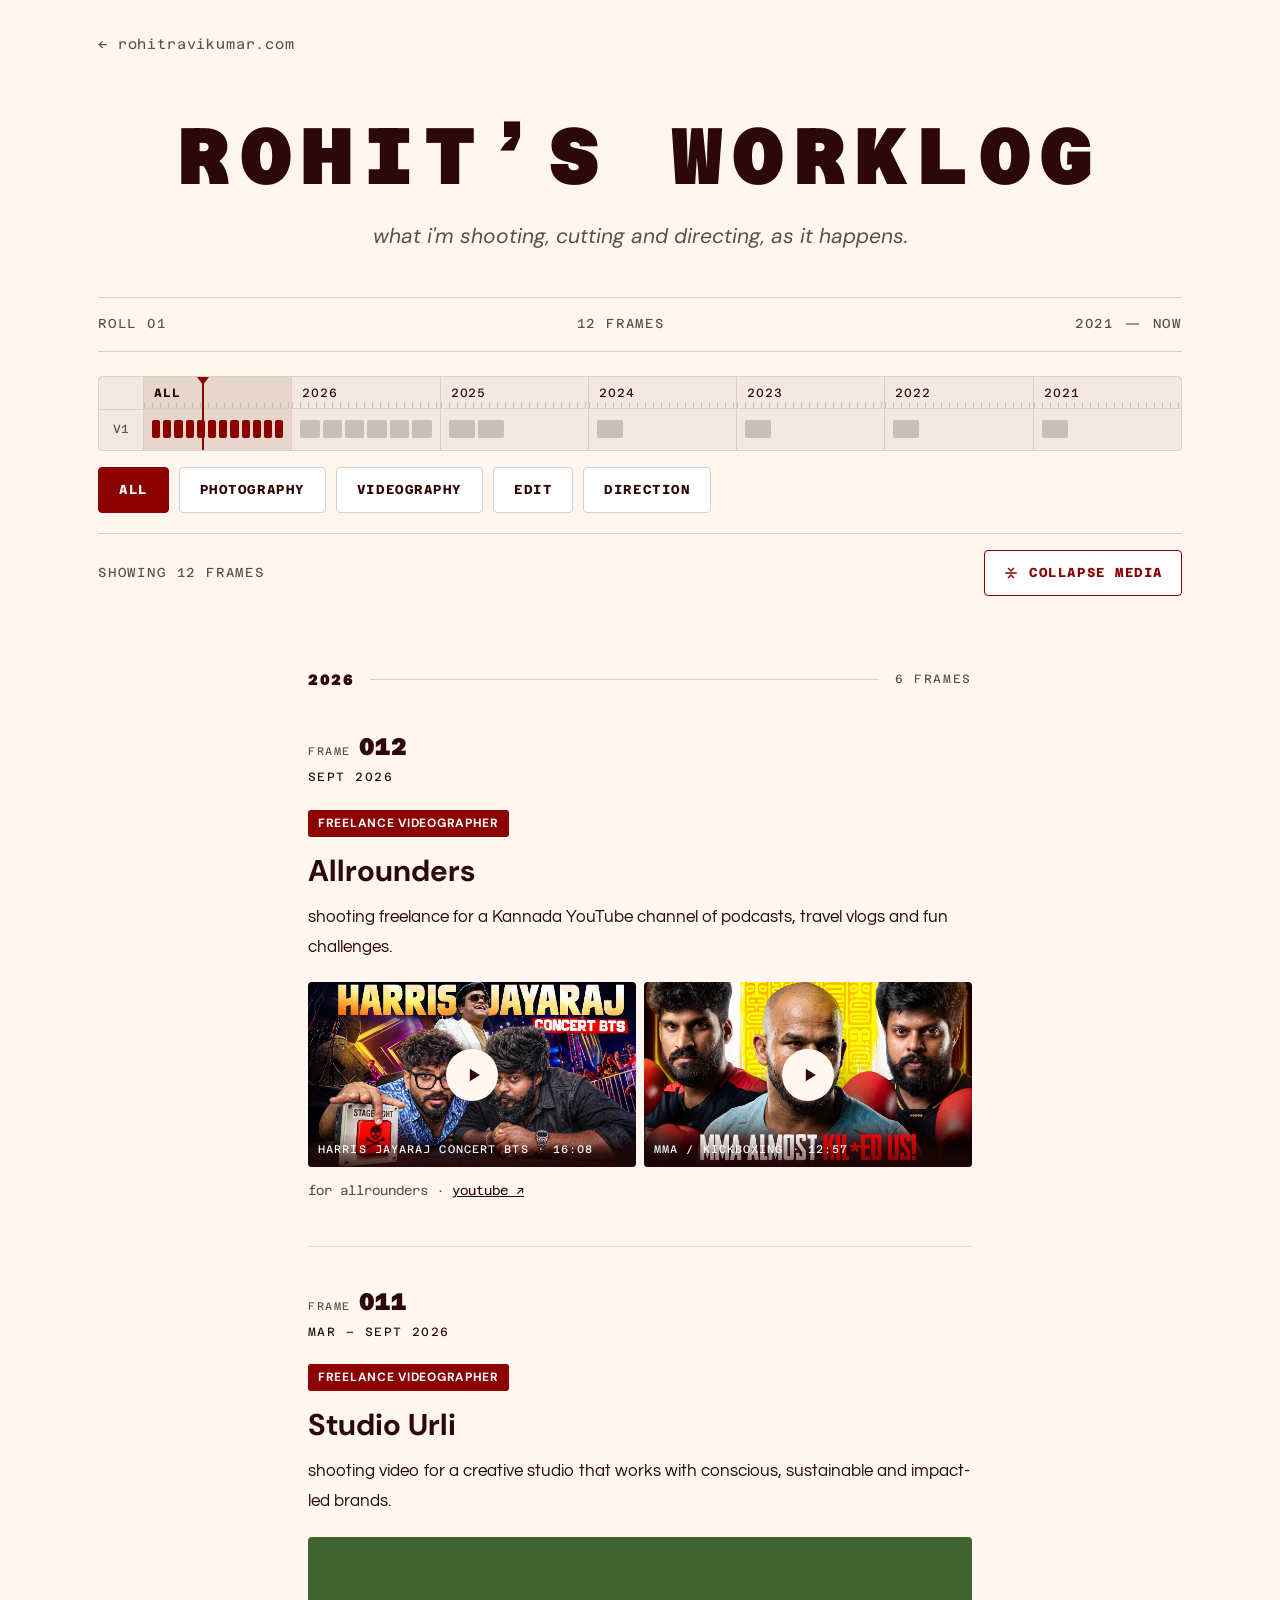
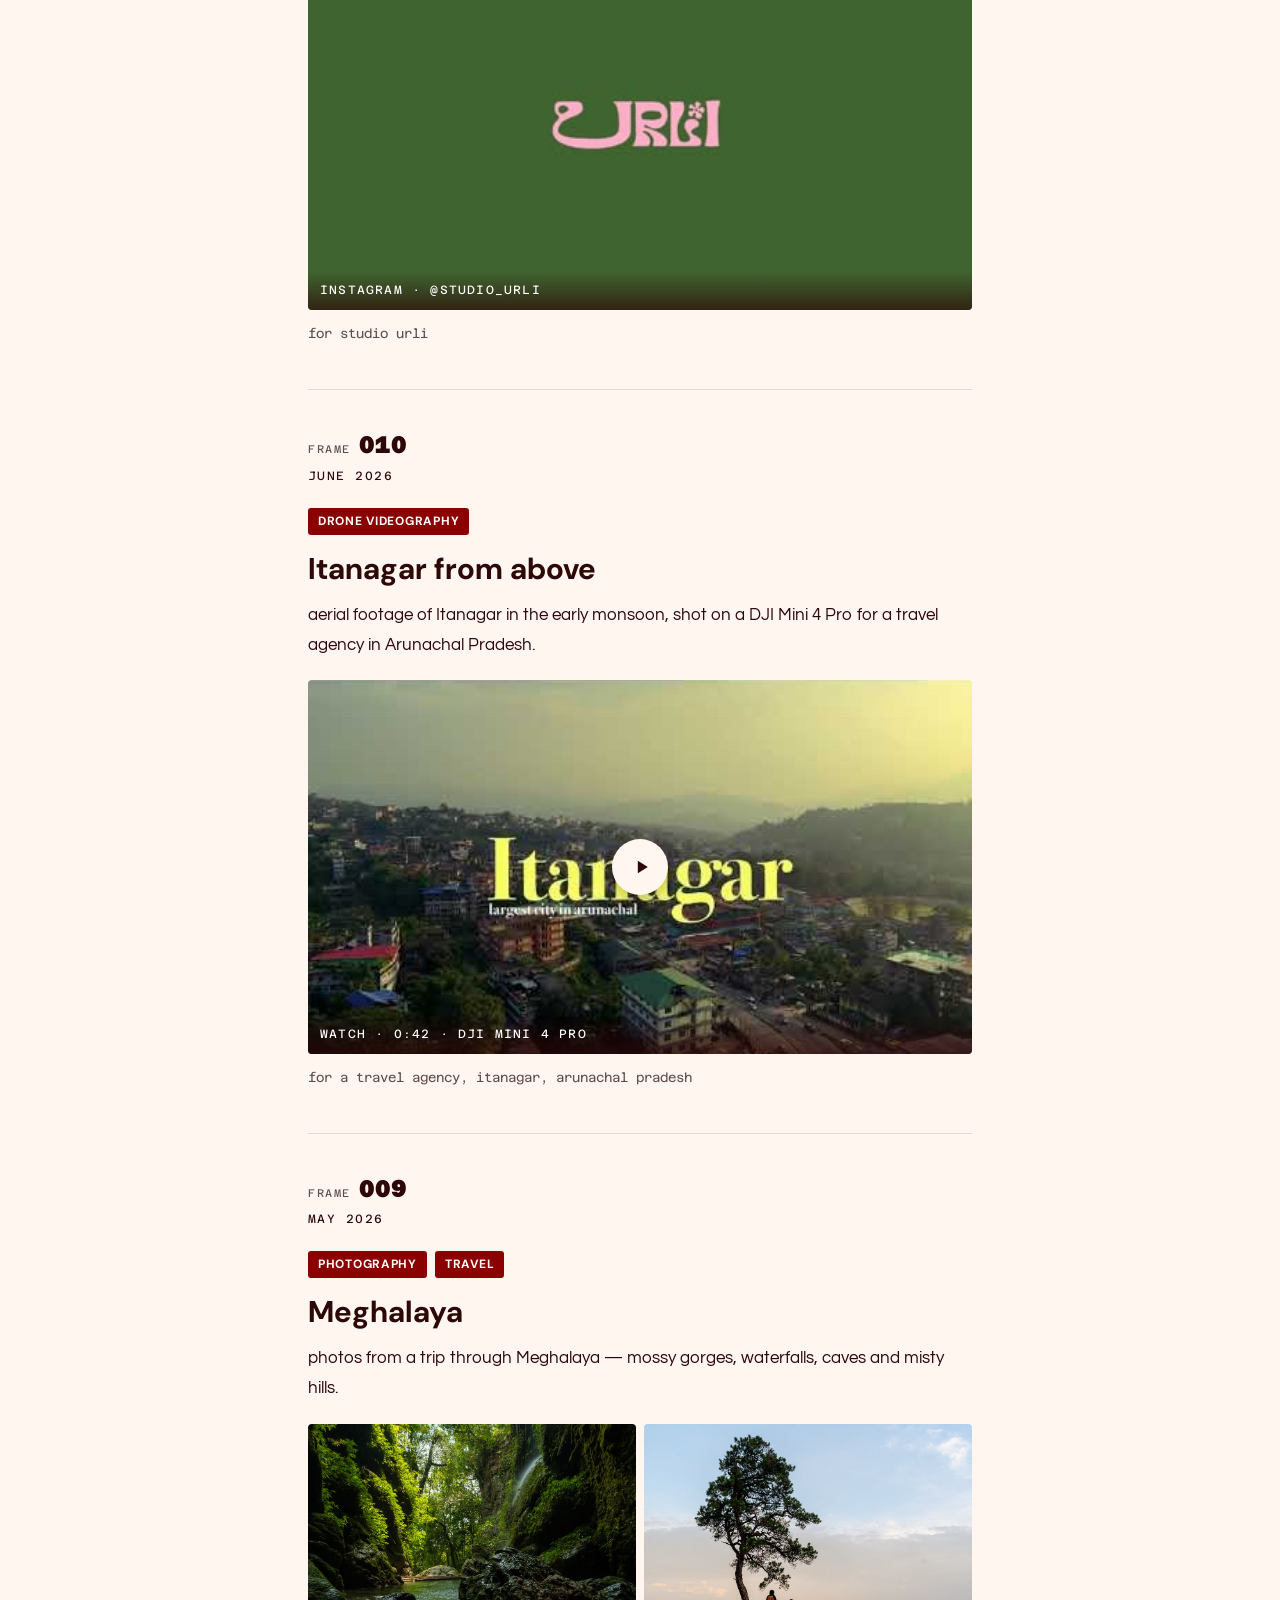
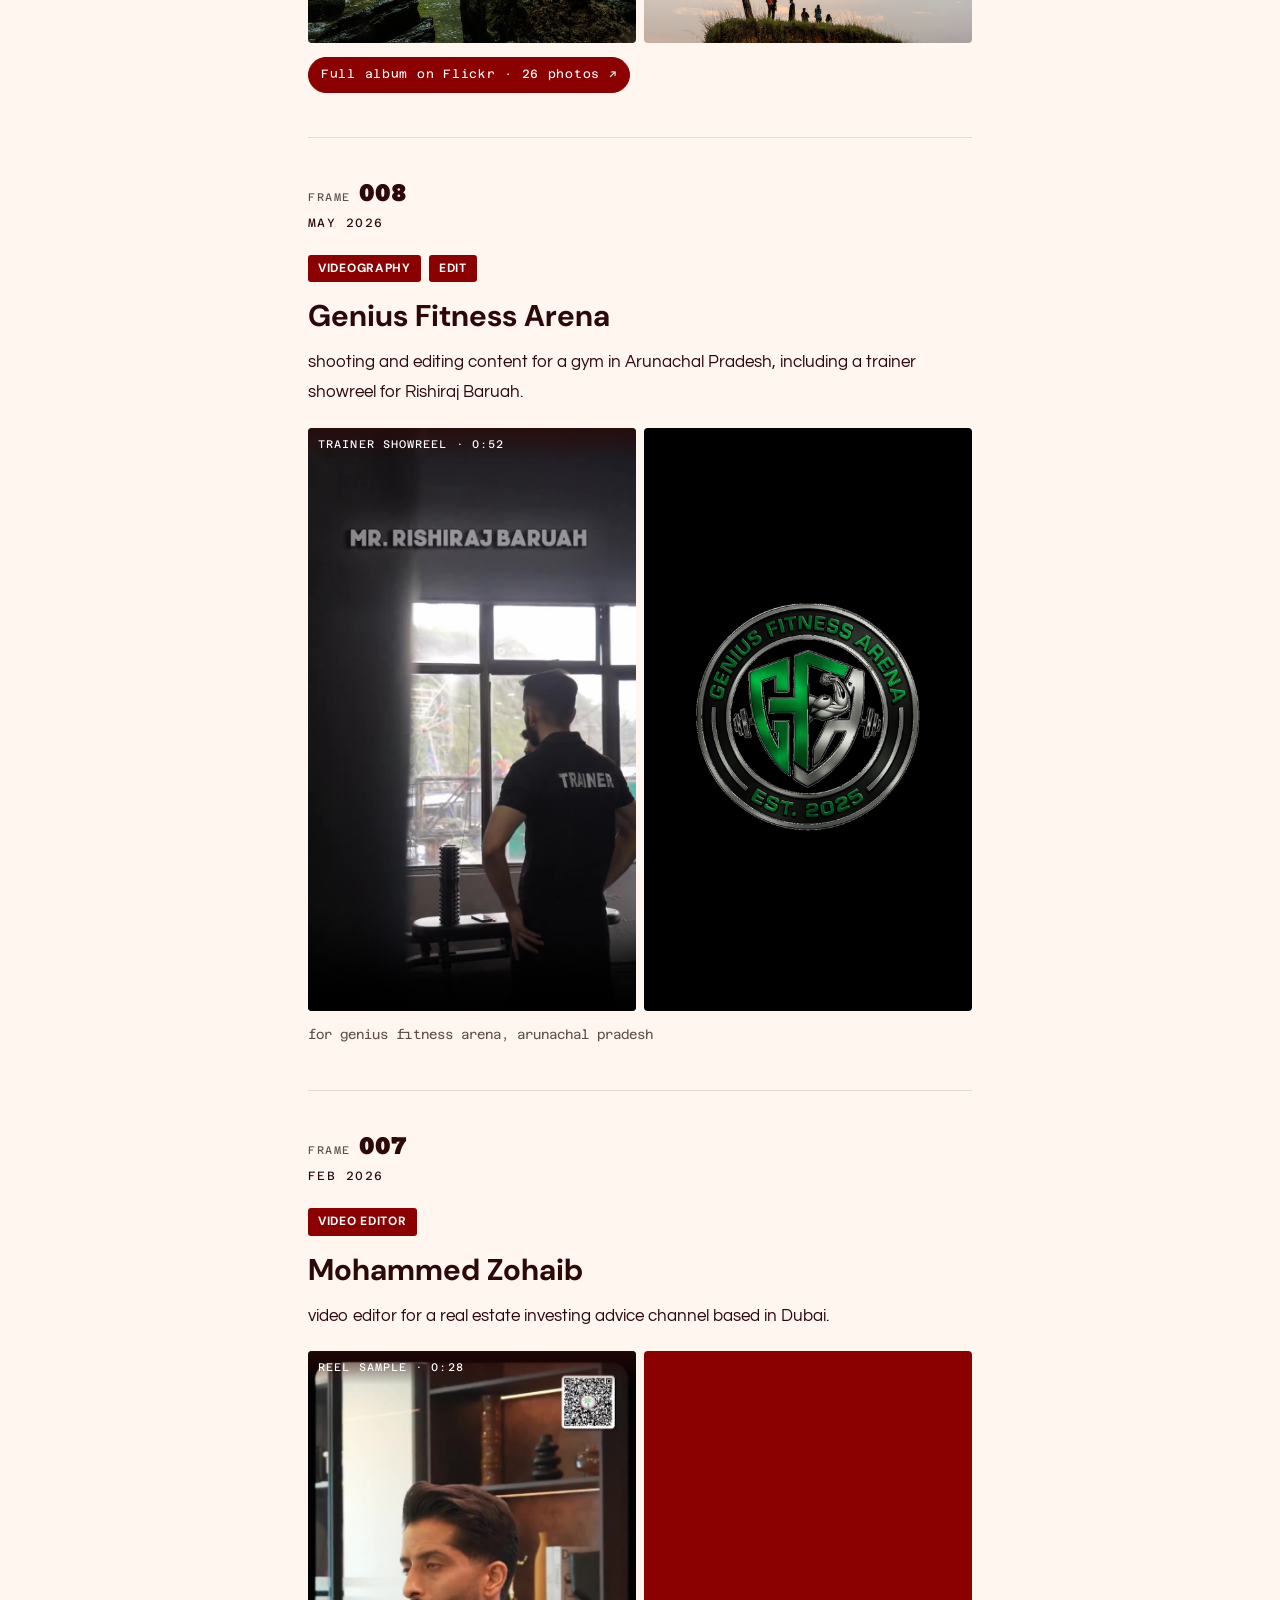
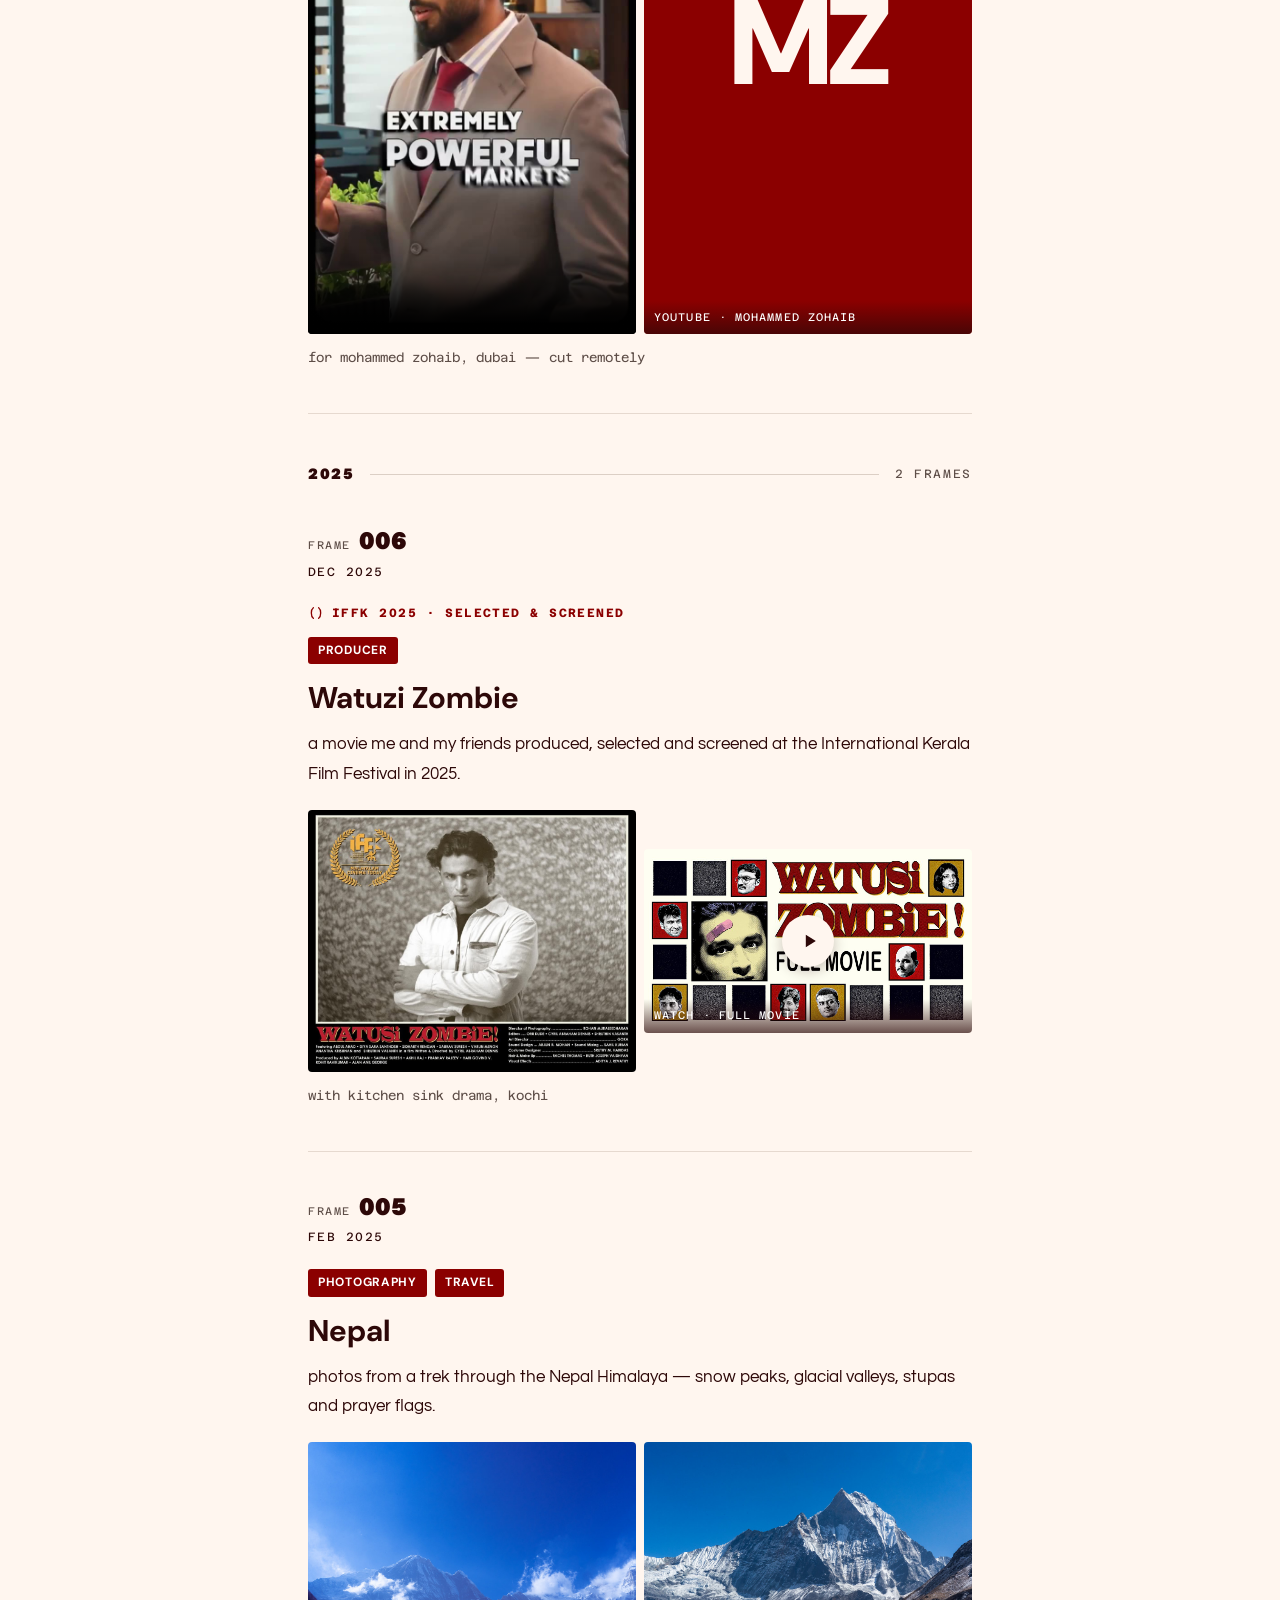
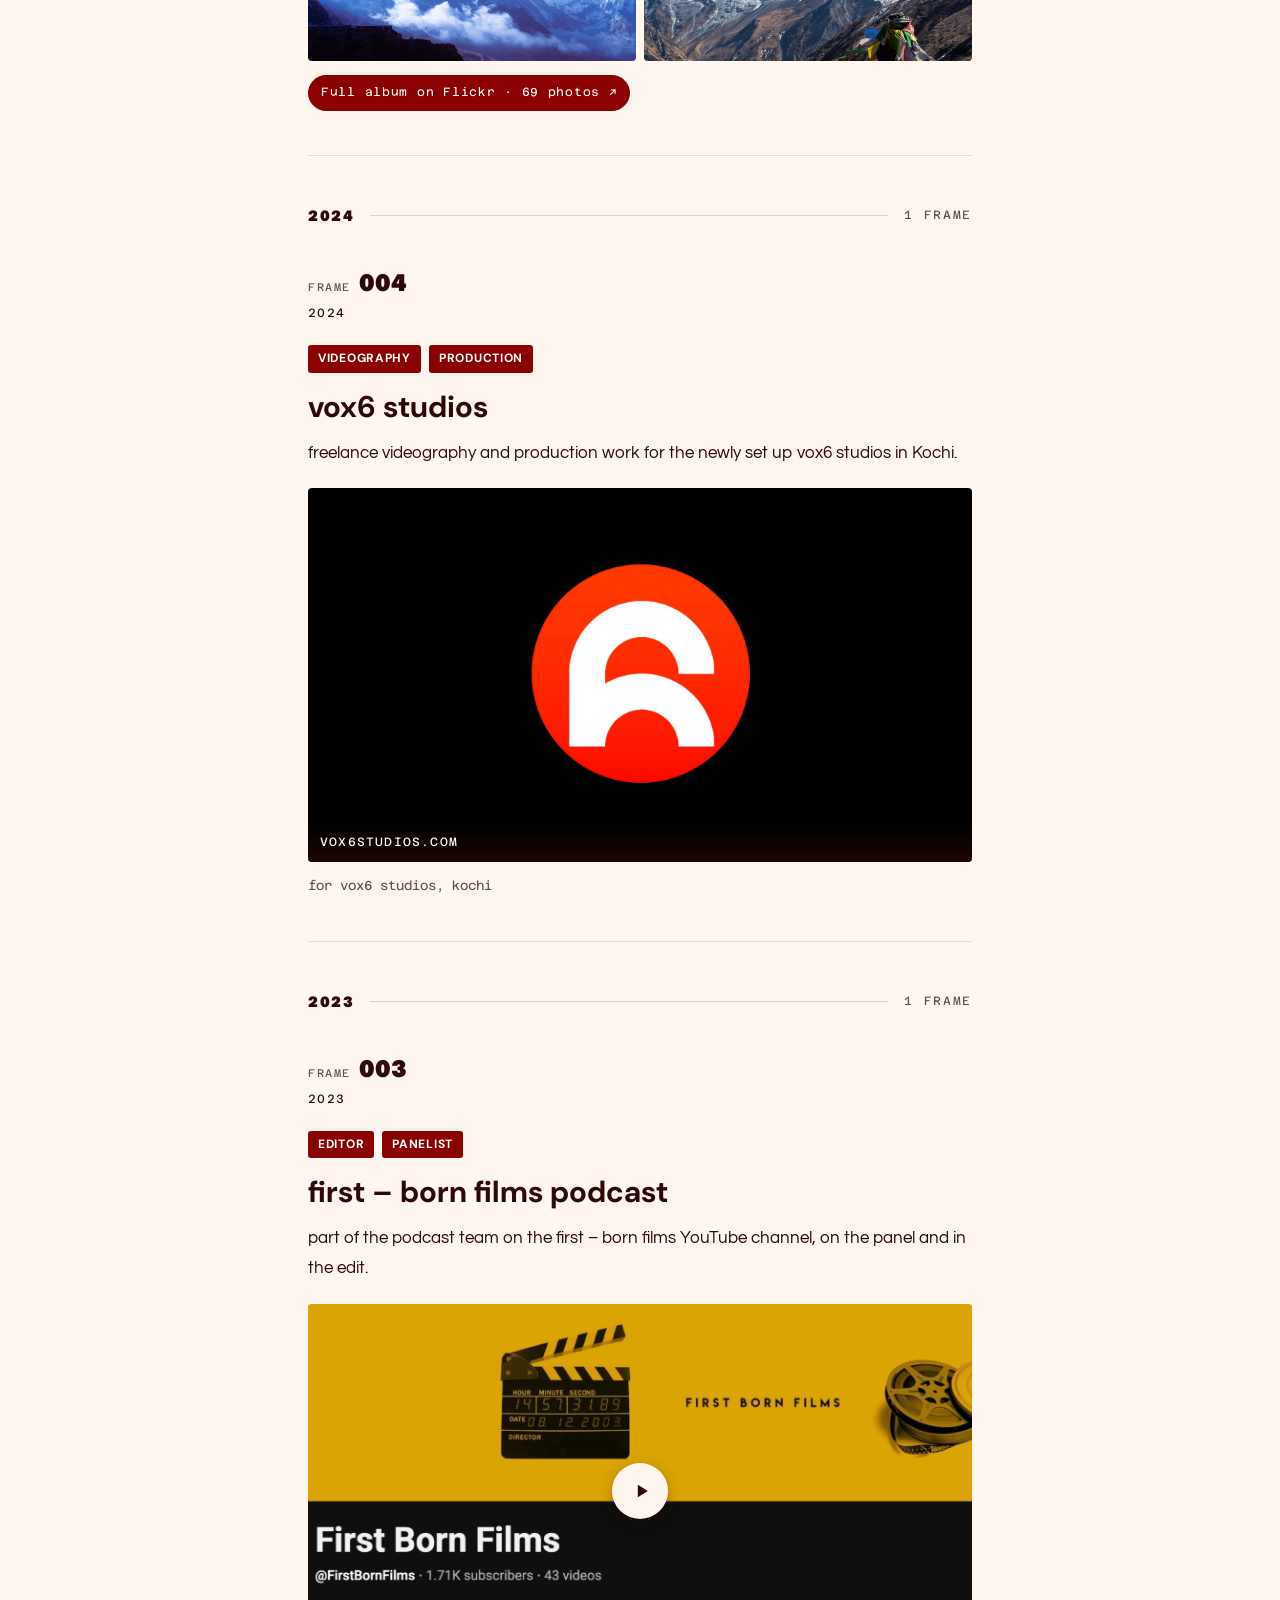
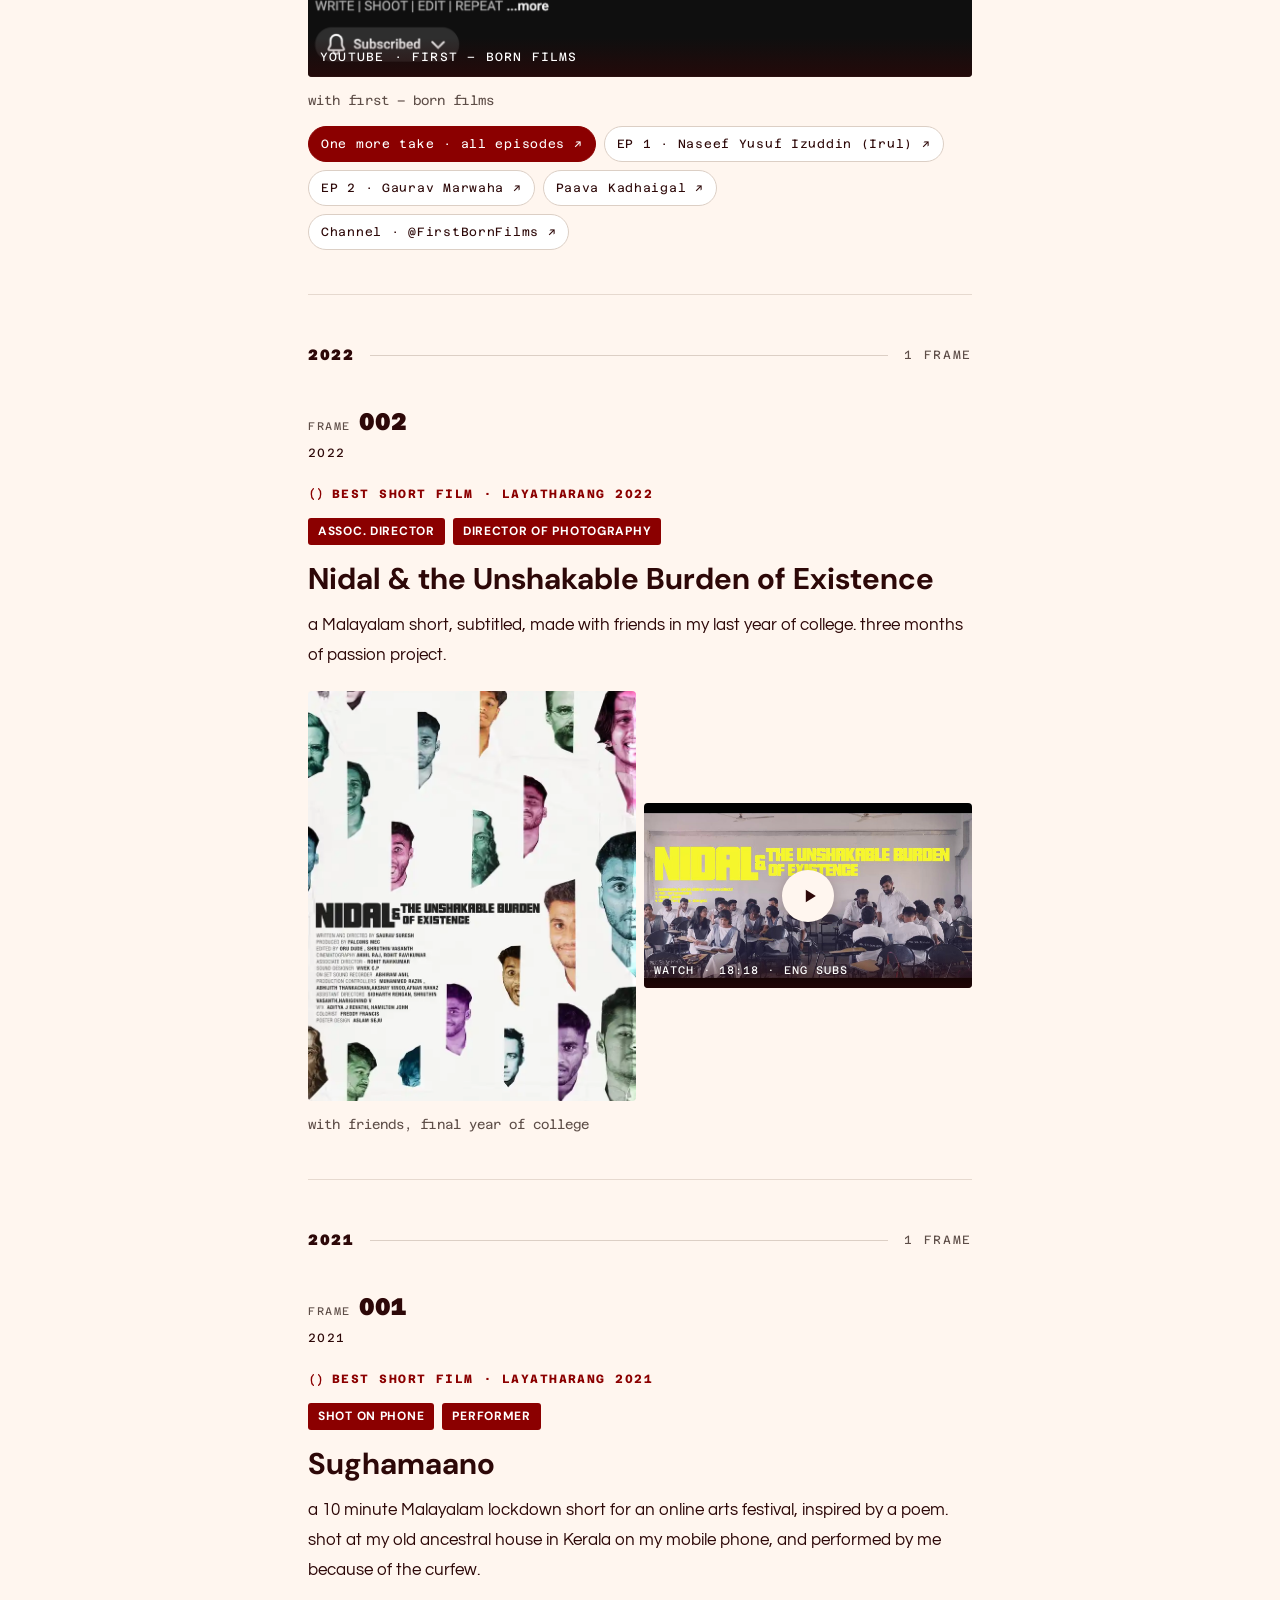
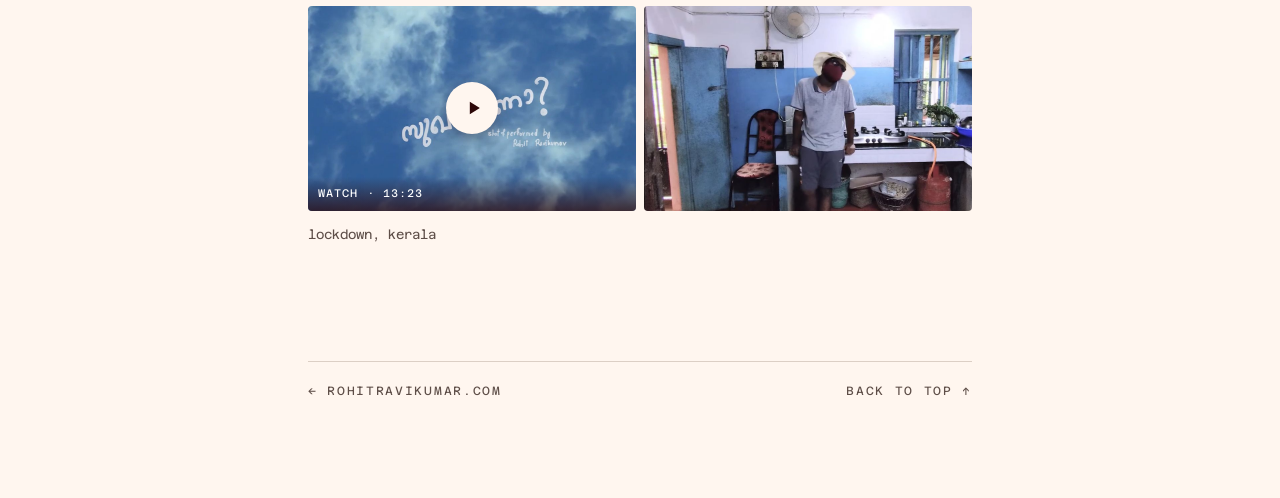
==== commit cad2b7f0: "Responsive fixes for all screen sizes, Worklog heading" ====
--- a/worklog.html
+++ b/worklog.html
@@ -2,7 +2,7 @@
 <html lang="en">
 <head>
   <meta charset="UTF-8">
-  <meta name="viewport" content="width=device-width, initial-scale=1.0">
+  <meta name="viewport" content="width=device-width, initial-scale=1.0, viewport-fit=cover">
   <title>Worklog | Rohit Ravikumar</title>
   <meta name="description" content="Rohit Ravikumar's worklog — what he's shooting, cutting and directing, as it happens.">
   <link rel="preconnect" href="https://fonts.googleapis.com">
@@ -27,7 +27,7 @@
   <a class="wl-back" href="index.html">← rohitravikumar.com</a>
 
   <header class="wl-header">
-    <h1 class="wl-title">WORKLOG</h1>
+    <h1 class="wl-title">ROHIT’S WORKLOG</h1>
     <p class="wl-tagline">what i'm shooting, cutting and directing, as it happens.</p>
   </header>
 
--- a/worklog.css
+++ b/worklog.css
@@ -455,3 +455,20 @@
 .media-pair--photos a { display: block; }
 .media-pair--photos img { width: 100%; aspect-ratio: 3 / 2; object-fit: cover; border-radius: 4px; display: block; }
 .credit-title a { color: inherit; }
+
+/* ══════════════════════════════
+   RESPONSIVE HARDENING
+══════════════════════════════ */
+html { -webkit-text-size-adjust: 100%; text-size-adjust: 100%; }
+body { overflow-wrap: break-word; }
+img, video { max-width: 100%; }
+.frame h2 { overflow-wrap: anywhere; }
+.ep-link { max-width: 100%; white-space: normal; overflow-wrap: anywhere; }
+/* Phones: video and photo pairs go one per row so thumbnails stay readable;
+   the vertical reel and its tile stay side by side. */
+@media (max-width: 480px) {
+  .media-pair:not(.media-pair--reel) { grid-template-columns: minmax(0, 1fr); }
+  .media-pair--poster > img, .media-pair--landscape > img { max-width: 360px; }
+  .media-label { font-size: 11px; padding: 8px 10px; }
+  .frame h2 { font-size: 26px; }
+}
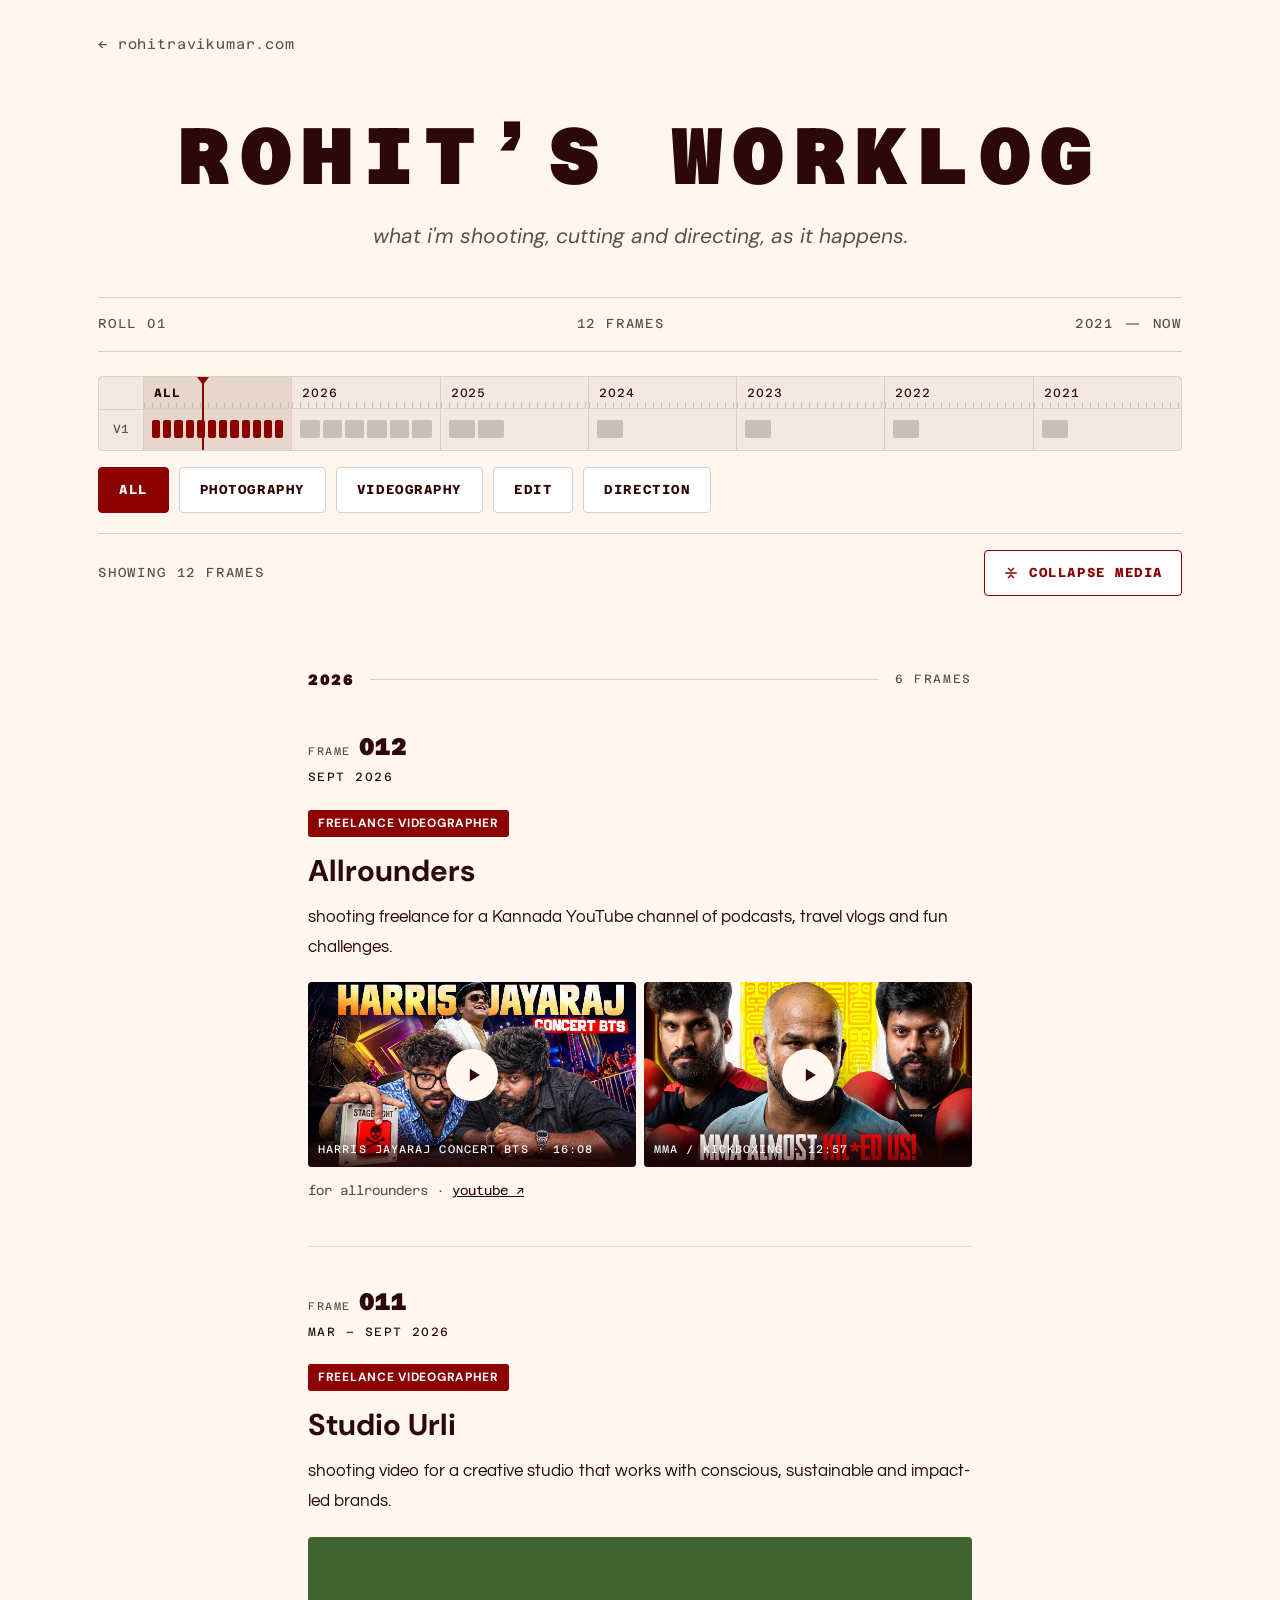
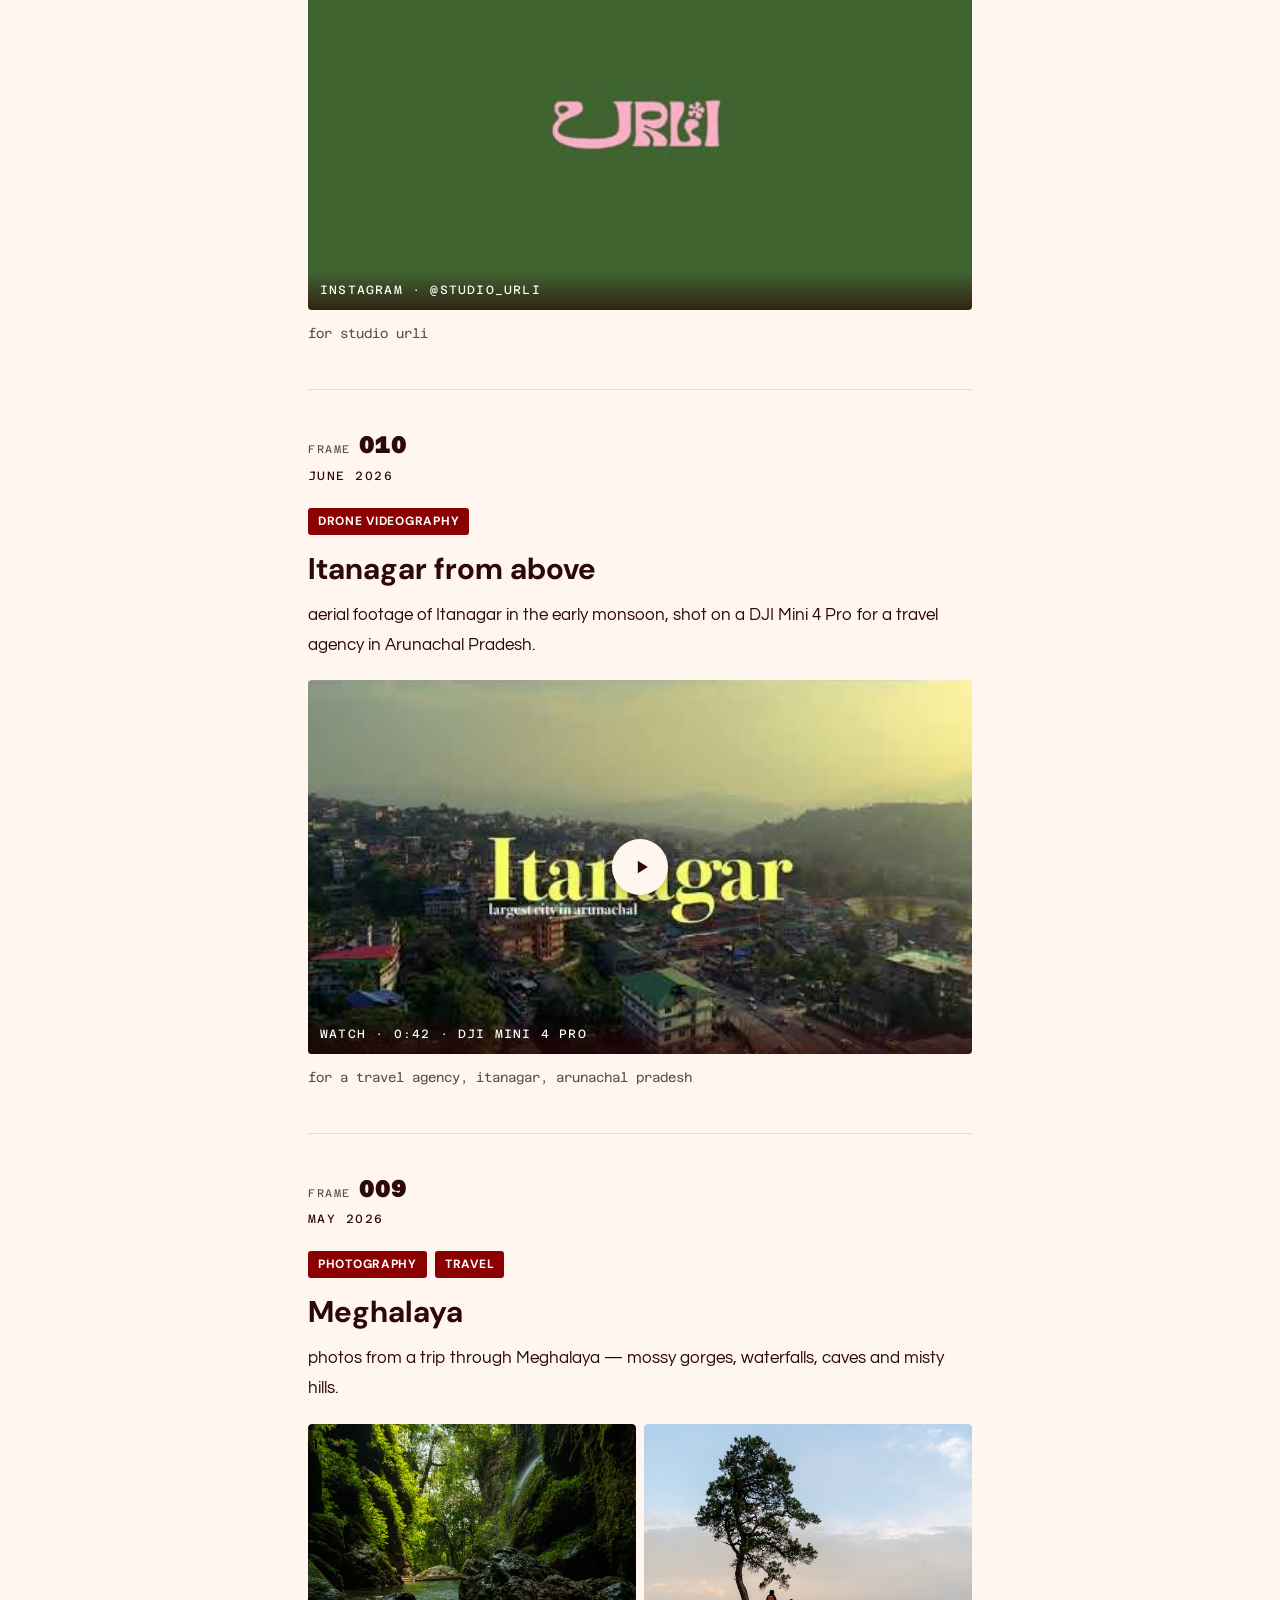
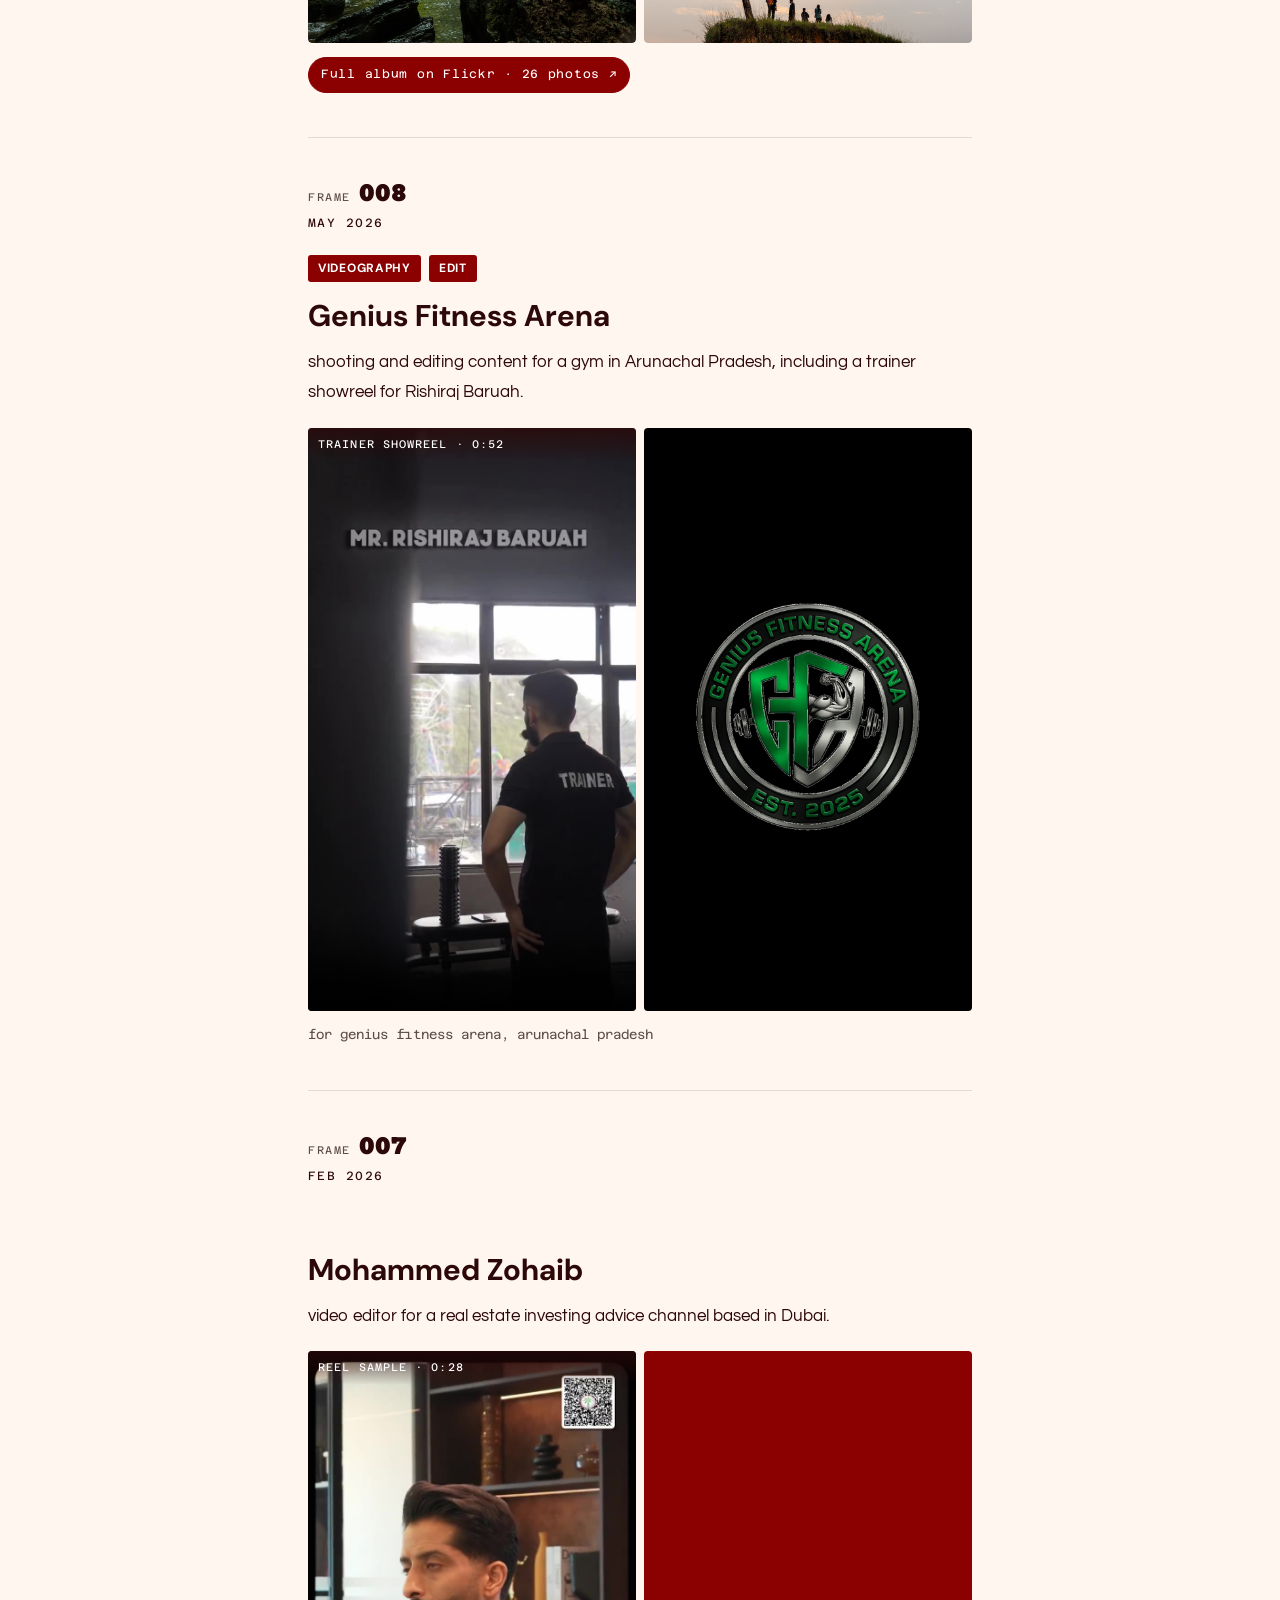
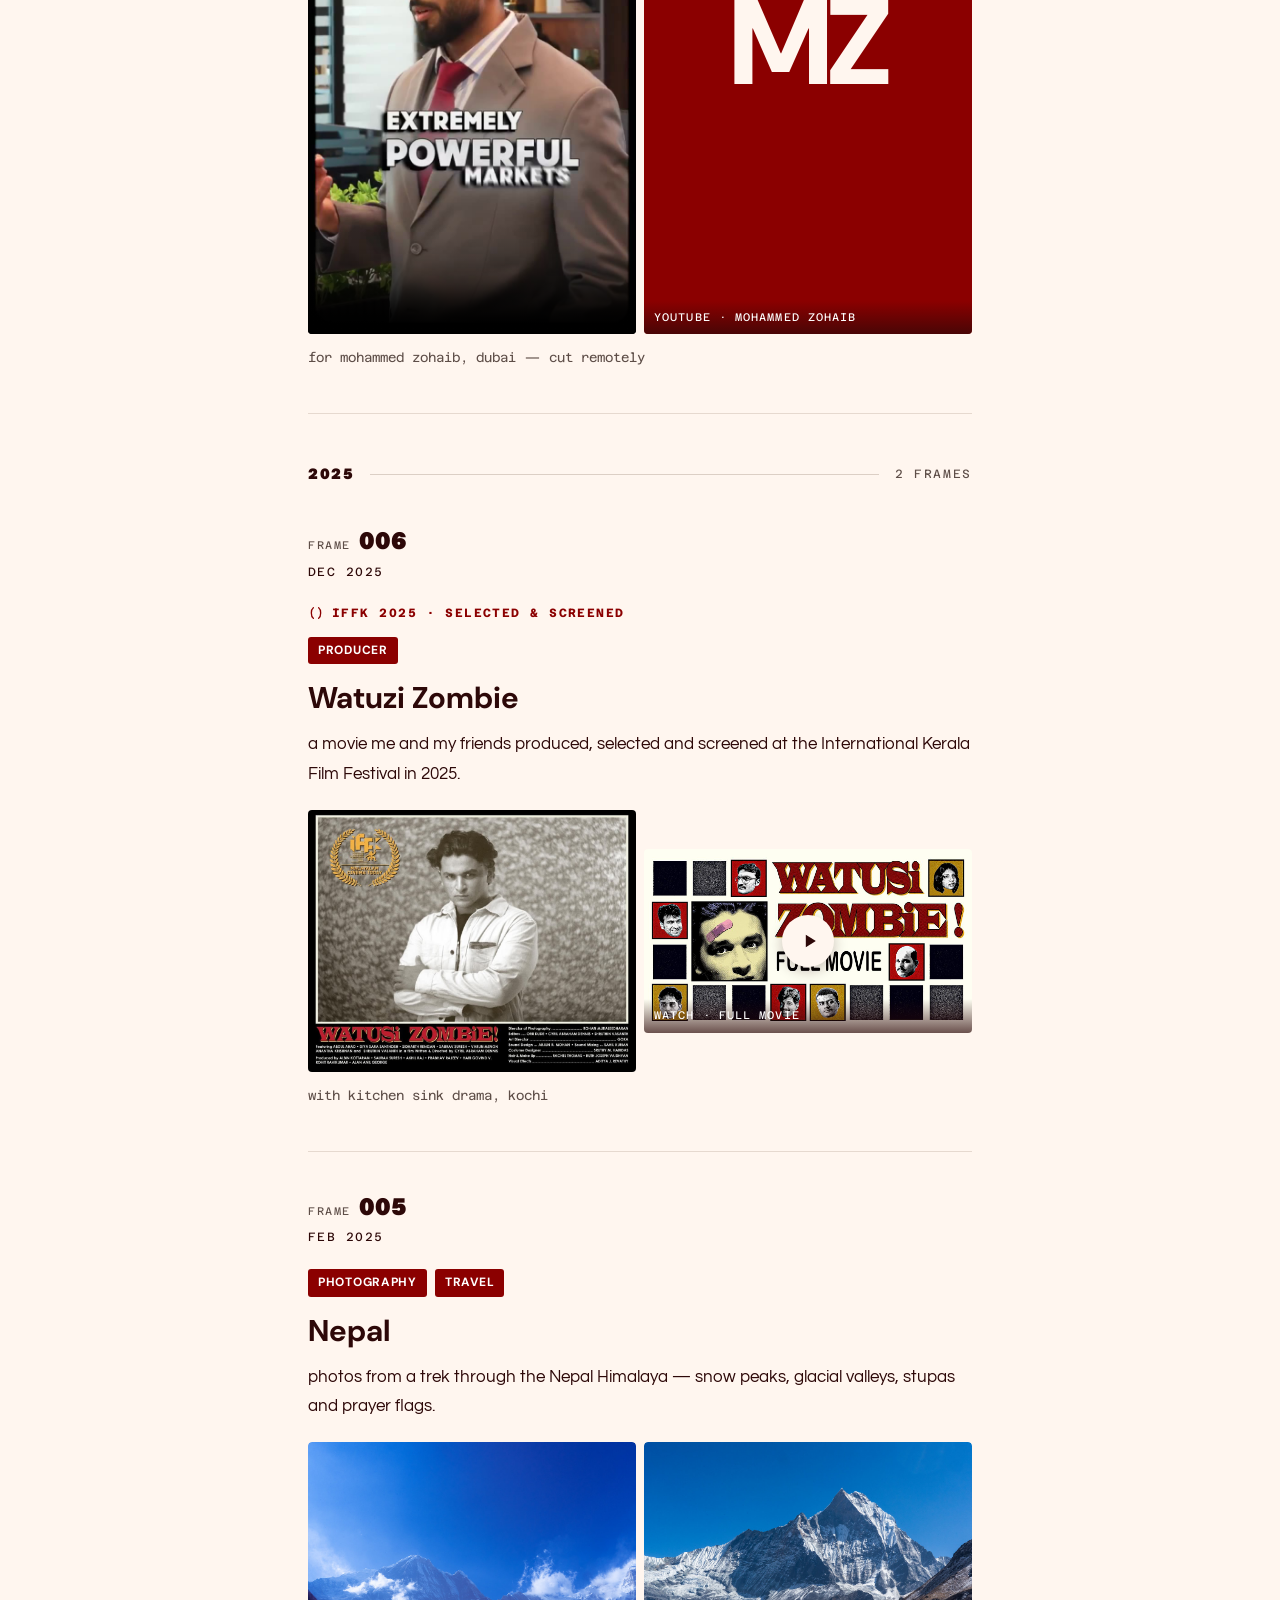
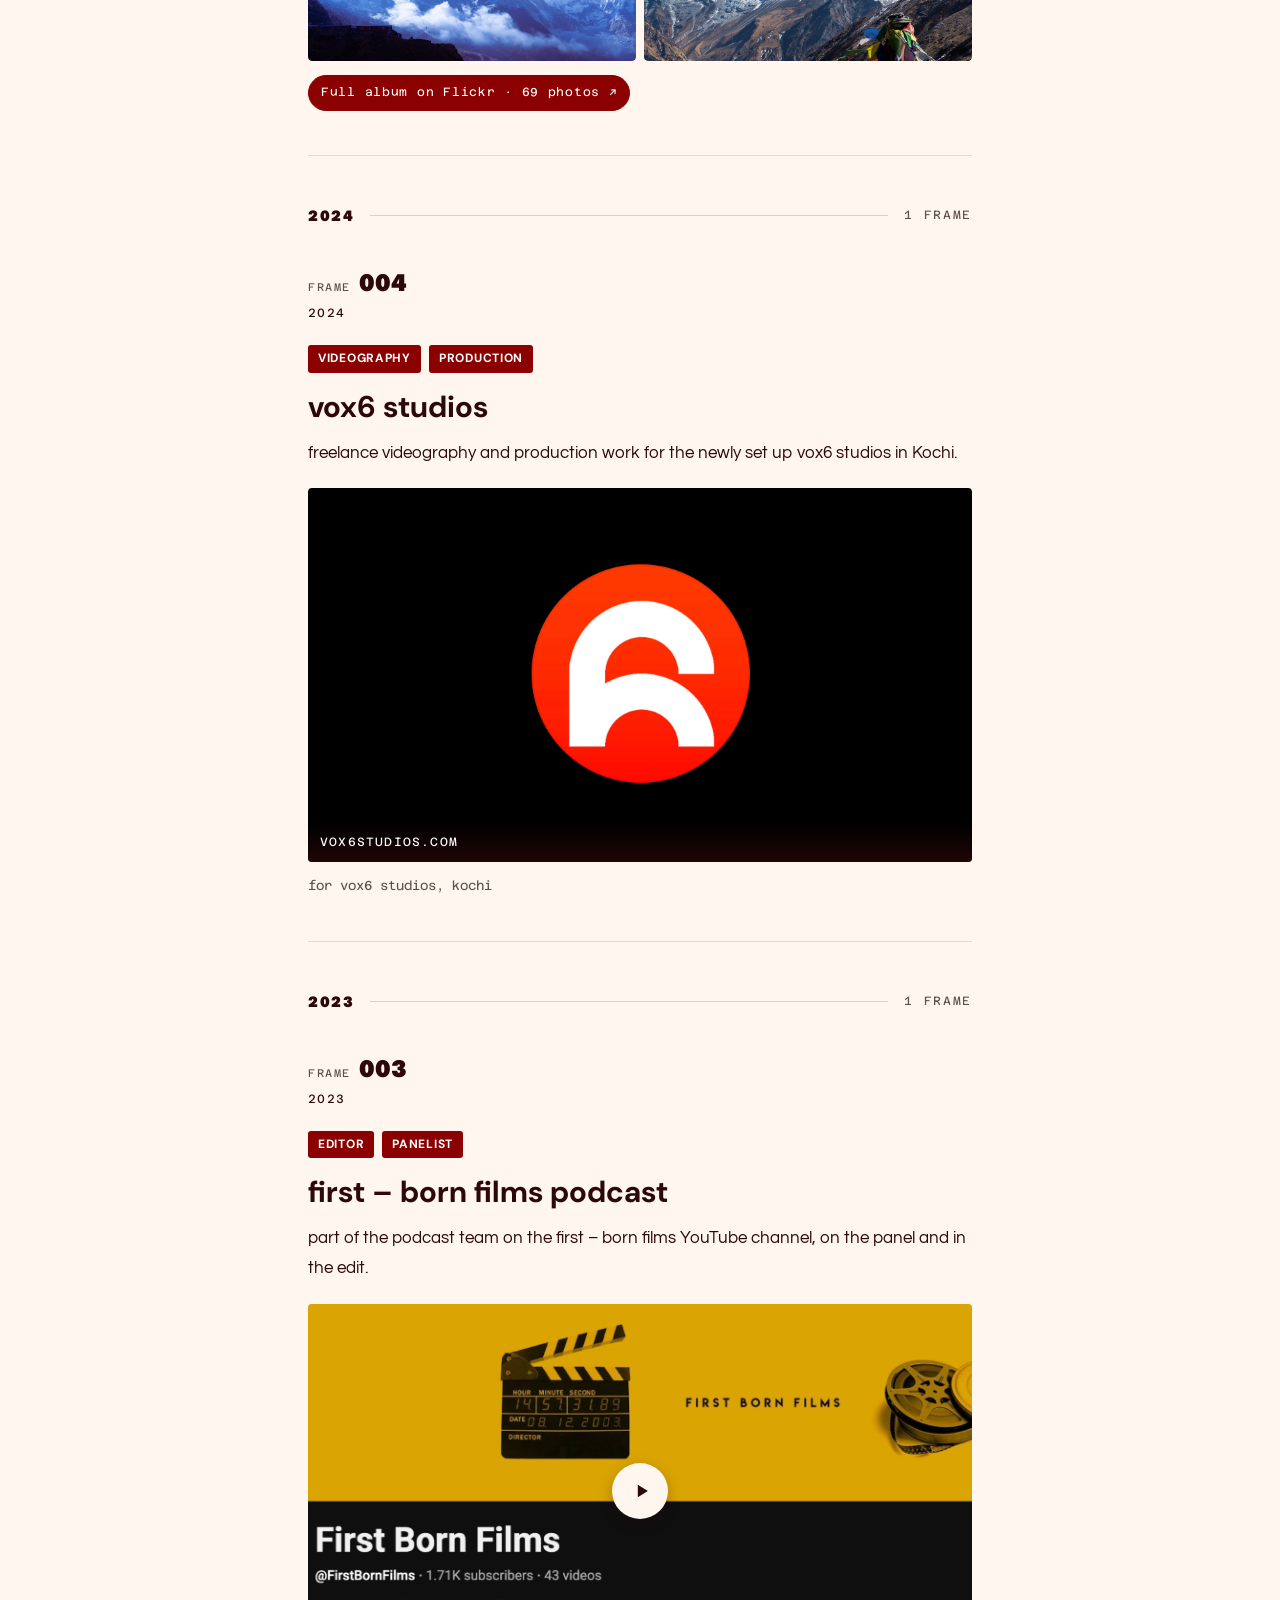
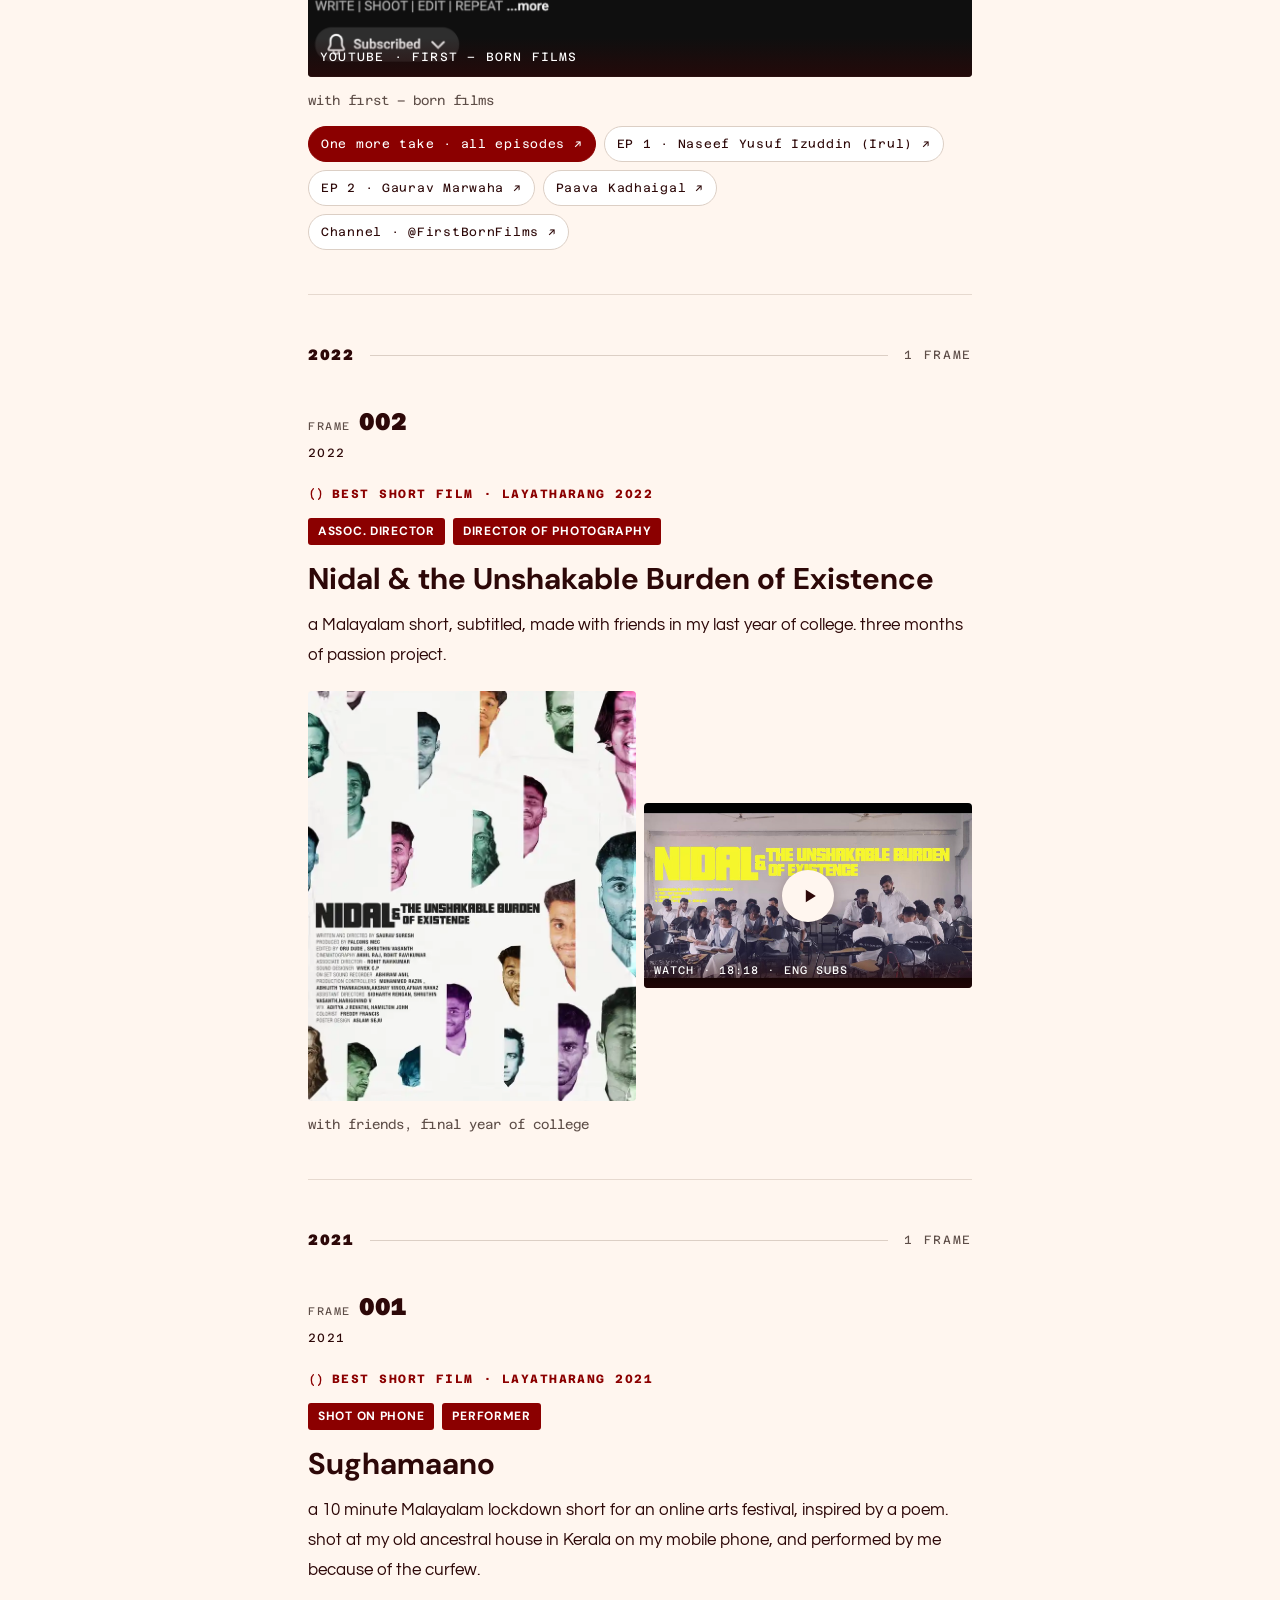
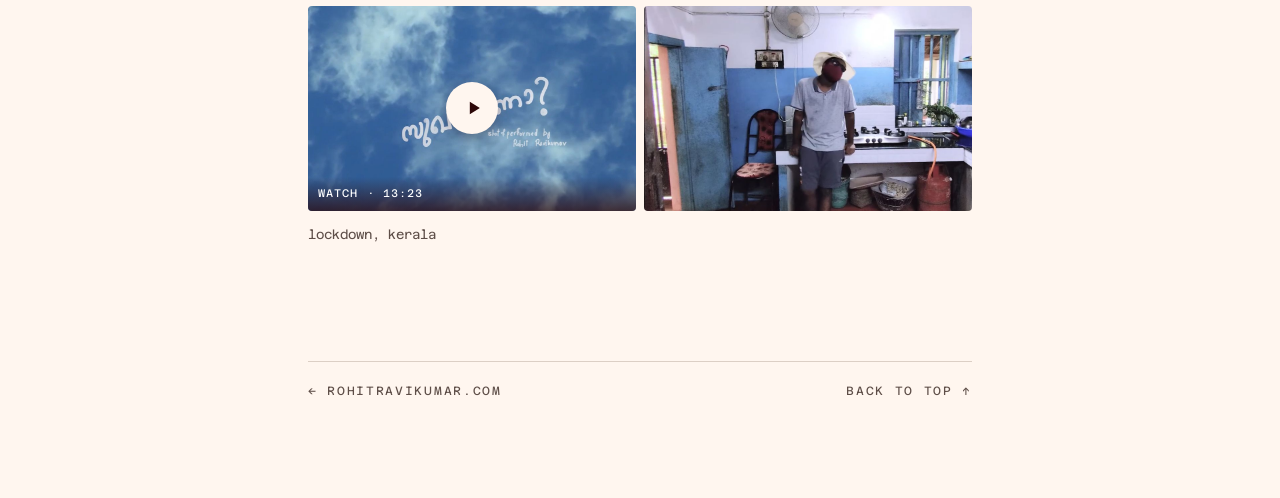
==== commit 0191e2be: "Add scroll and hover animations" ====
--- a/worklog.html
+++ b/worklog.html
@@ -319,5 +319,6 @@
 </main>
 
 <script src="worklog.js"></script>
+<script src="motion.js" defer></script>
 </body>
 </html>
--- a/worklog.css
+++ b/worklog.css
@@ -472,3 +472,32 @@
   .media-label { font-size: 11px; padding: 8px 10px; }
   .frame h2 { font-size: 26px; }
 }
+
+/* ══════════════════════════════
+   MOTION
+   Elements rise gently into view as you scroll (motion.js adds the
+   classes). Turned off for visitors who ask for reduced motion.
+══════════════════════════════ */
+.motion [data-reveal] {
+  opacity: 0;
+  transform: translate3d(0, 22px, 0);
+  transition: opacity .7s cubic-bezier(.2,.7,.2,1), transform .8s cubic-bezier(.2,.7,.2,1);
+  transition-delay: var(--reveal-delay, 0ms);
+  will-change: opacity, transform;
+}
+.motion [data-reveal].is-in { opacity: 1; transform: none; will-change: auto; }
+@media (prefers-reduced-motion: reduce) {
+  .motion [data-reveal] { opacity: 1; transform: none; transition: none; }
+}
+/* Hover: thumbnails ease in a touch */
+@media (hover: hover) {
+  .media img { transition: transform .9s cubic-bezier(.2,.7,.2,1); }
+  .media:hover img { transform: scale(1.04); }
+  .media-pair--photos a { overflow: hidden; border-radius: 4px; }
+  .media-pair--photos img { transition: transform .9s cubic-bezier(.2,.7,.2,1); }
+  .media-pair--photos a:hover img { transform: scale(1.04); }
+  .chip, .ep-link, .tl-col { transition: background-color .2s ease, border-color .2s ease, color .2s ease; }
+}
+@media (prefers-reduced-motion: reduce) {
+  .media img, .media-pair--photos img { transition: none !important; transform: none !important; }
+}
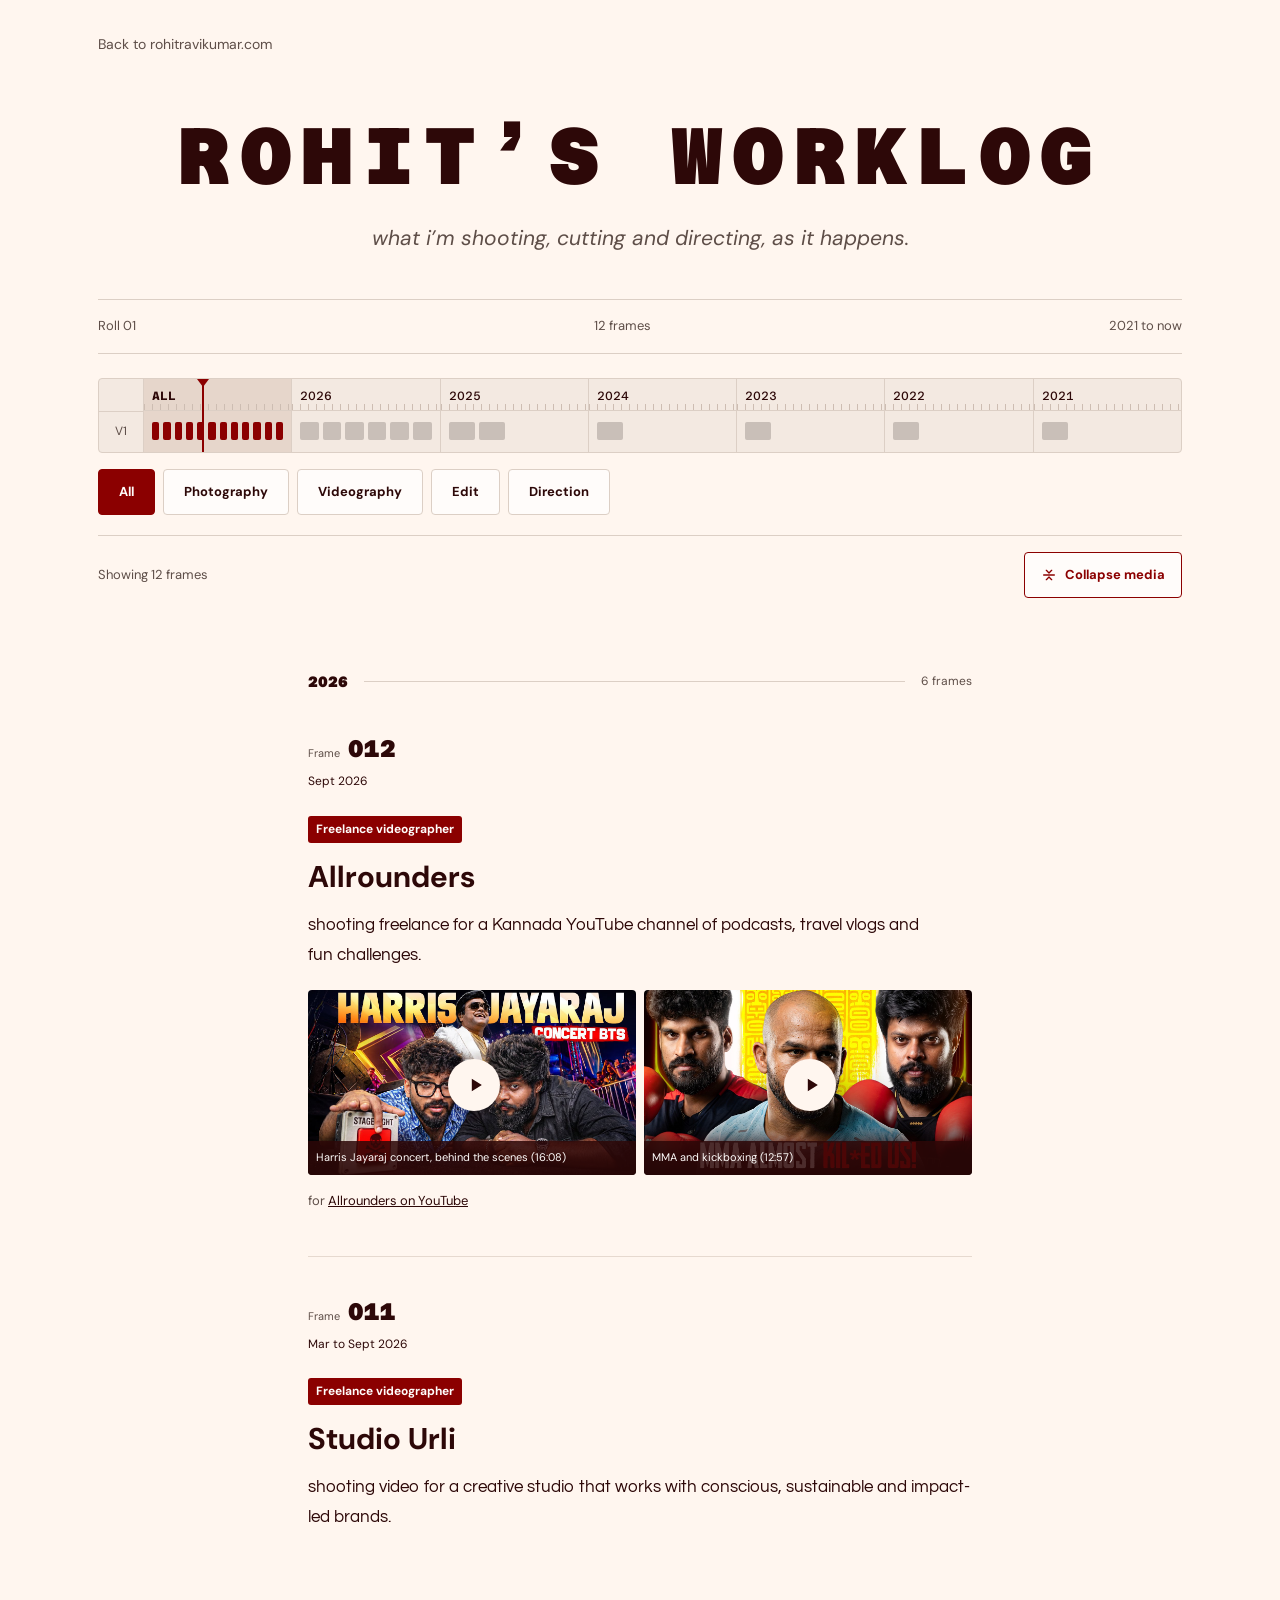
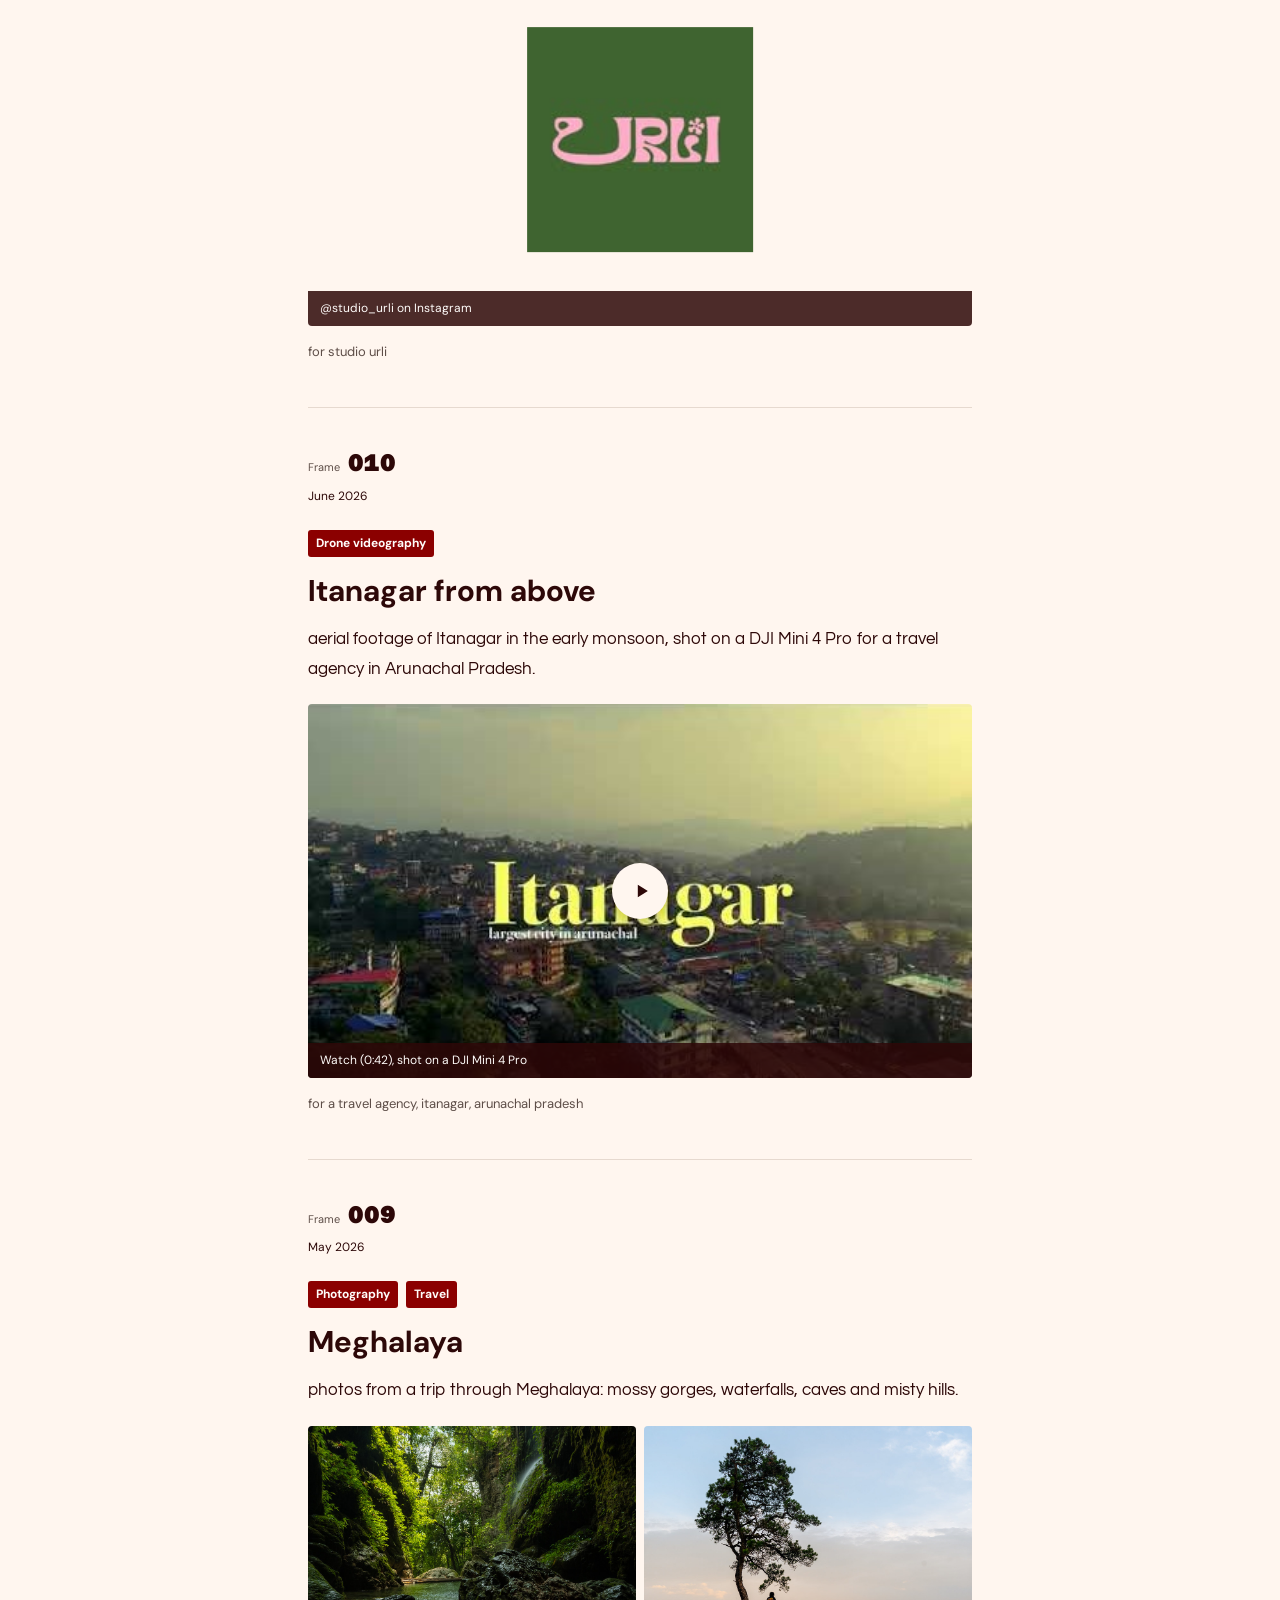
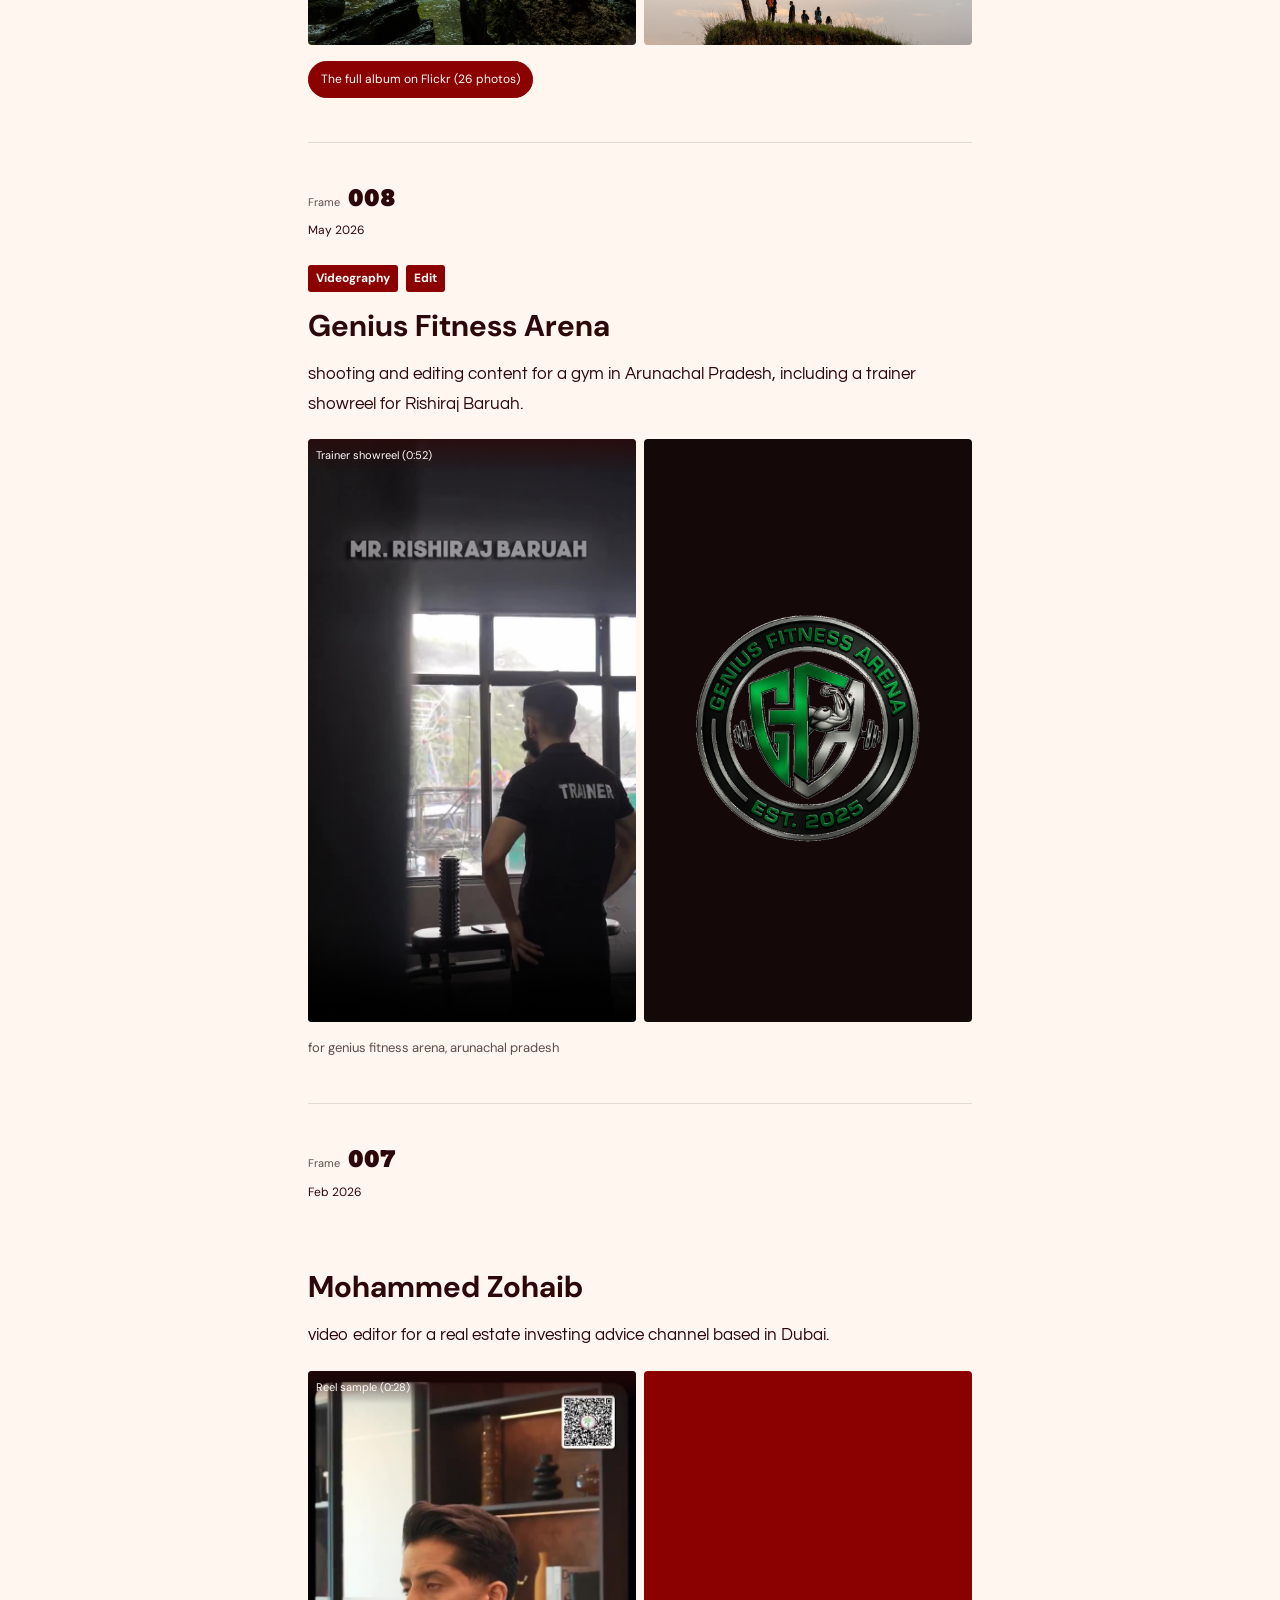
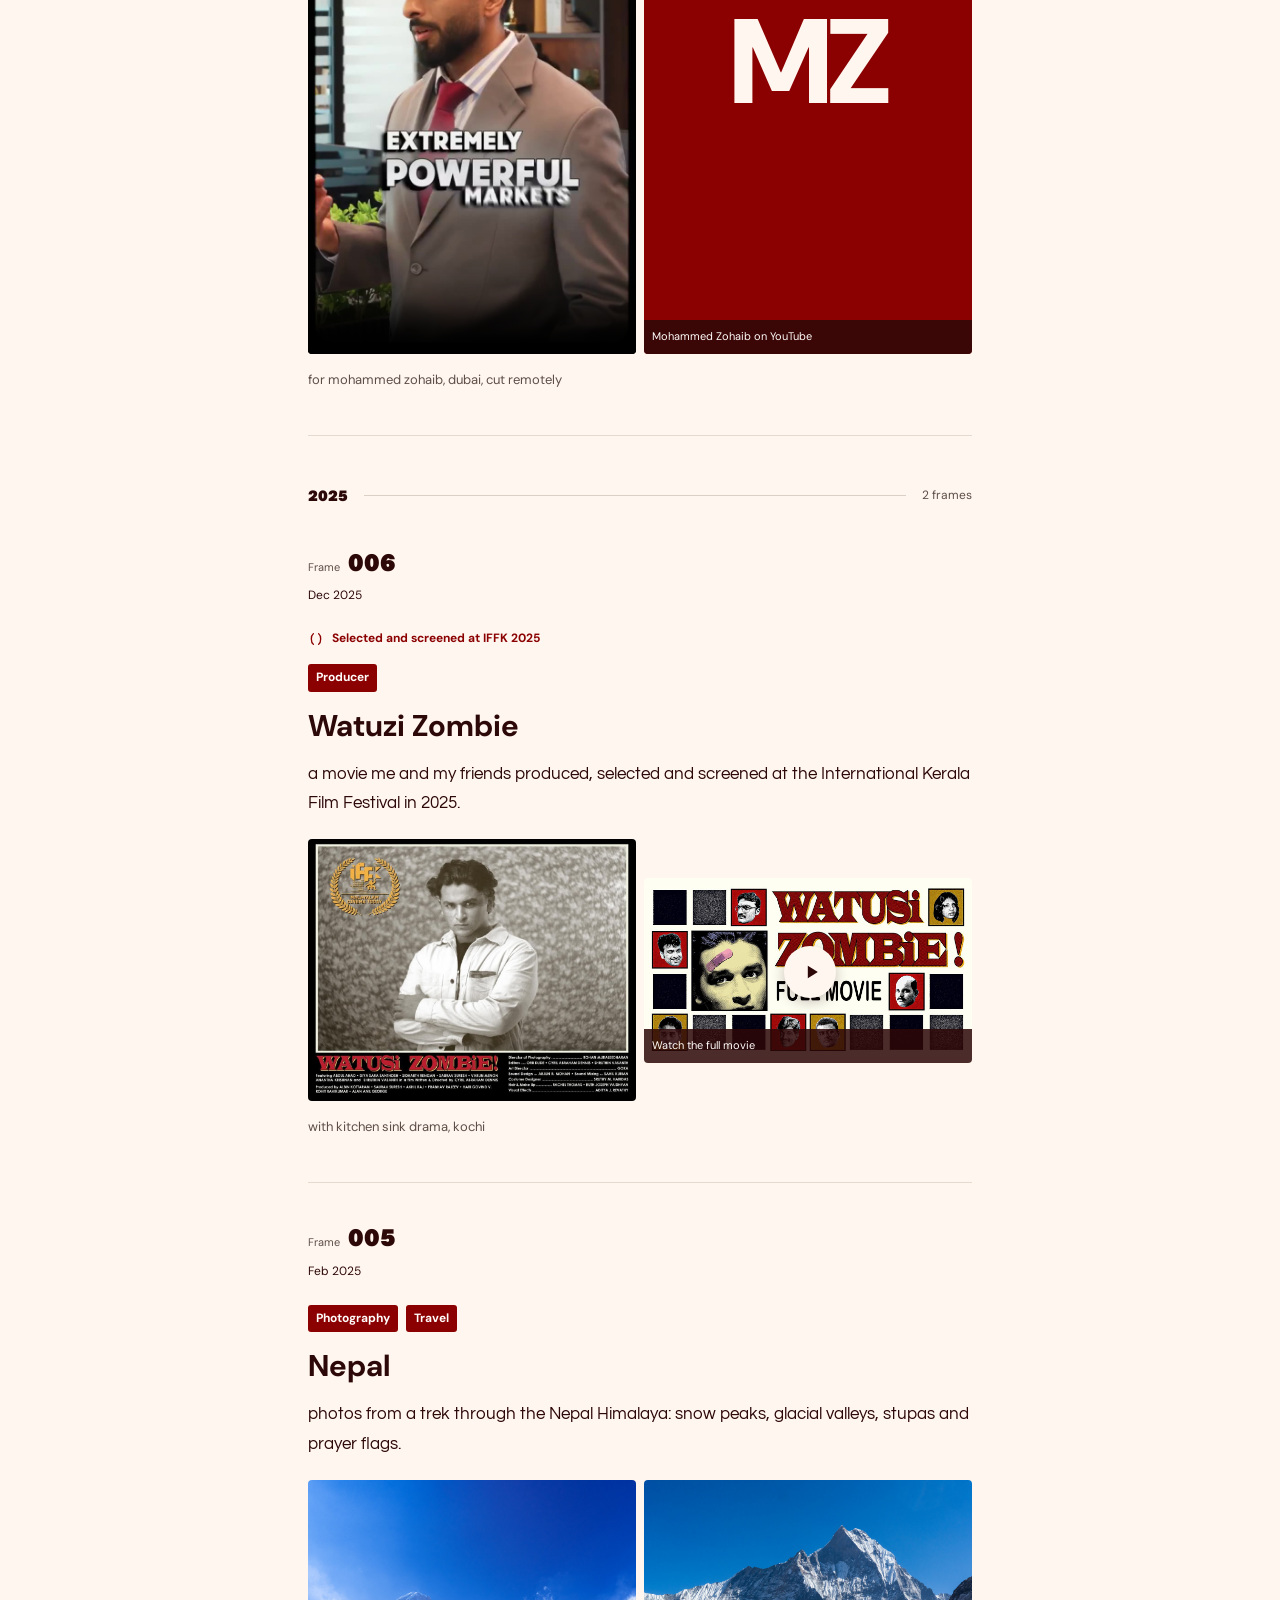
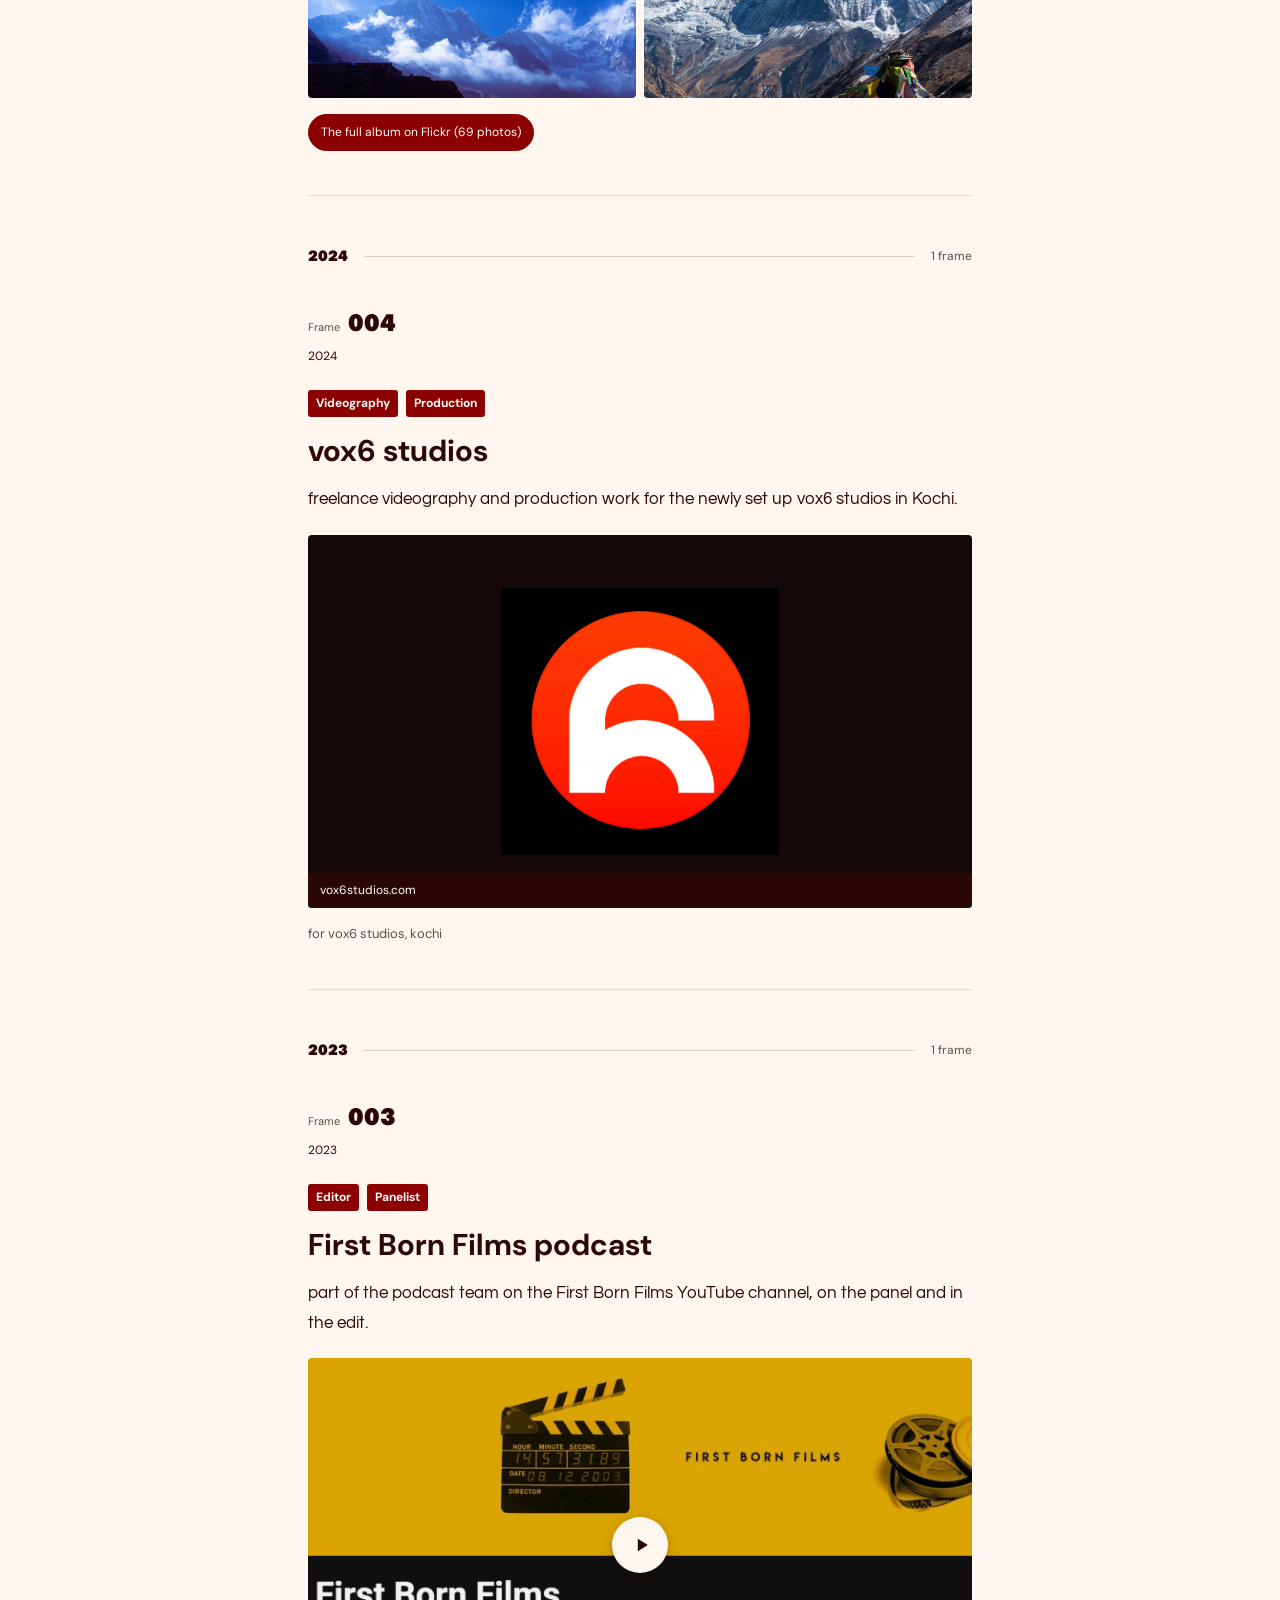
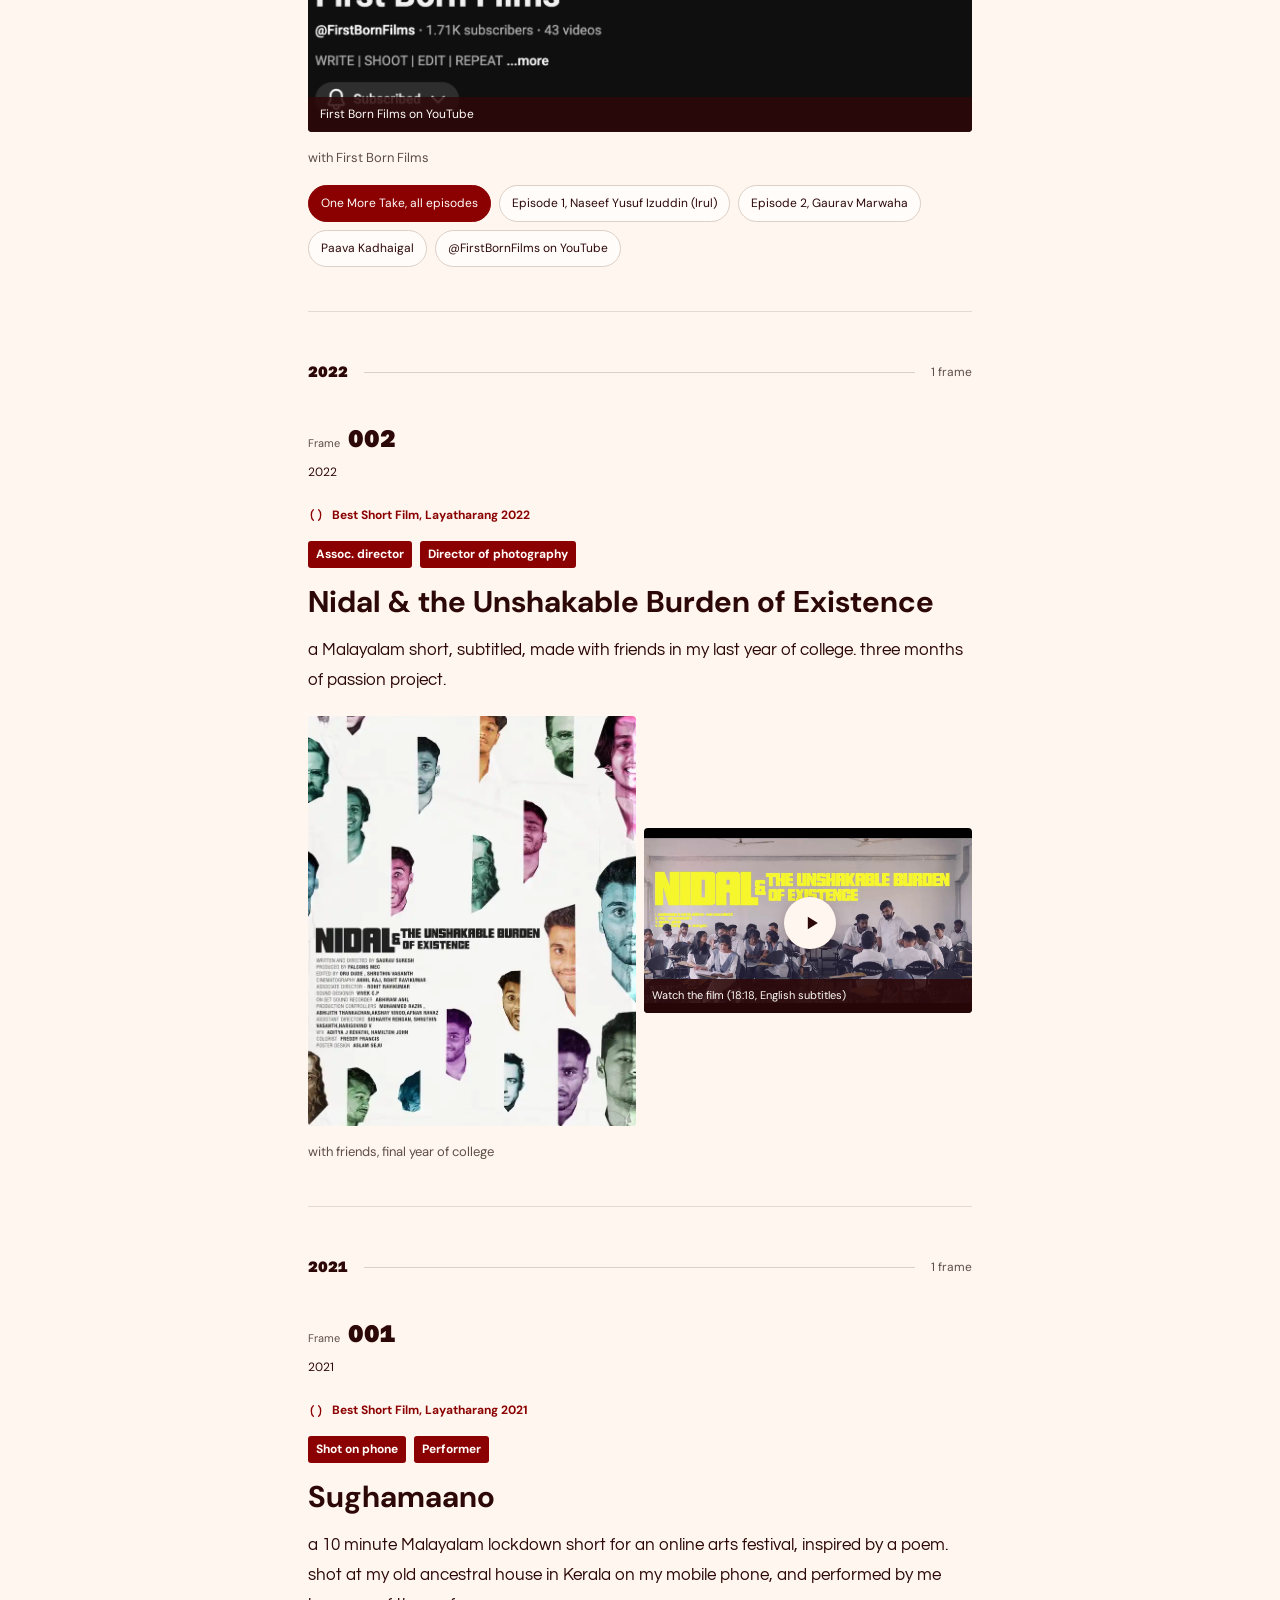
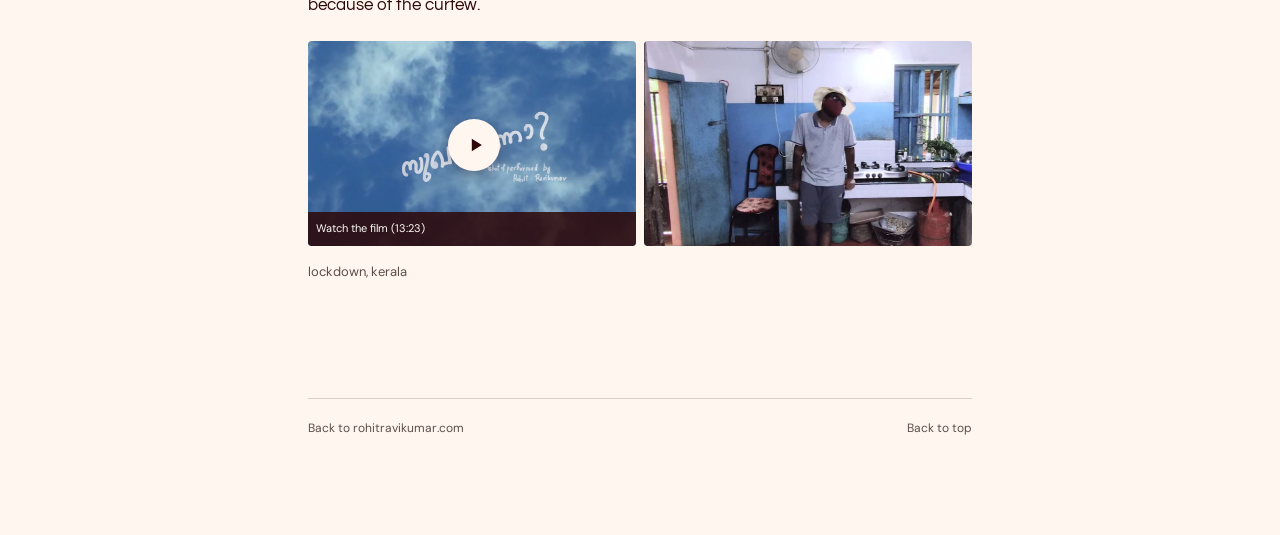
==== commit 996c7de0: "Apply Hallmark floor standards" ====
--- a/worklog.html
+++ b/worklog.html
@@ -4,7 +4,7 @@
   <meta charset="UTF-8">
   <meta name="viewport" content="width=device-width, initial-scale=1.0, viewport-fit=cover">
   <title>Worklog | Rohit Ravikumar</title>
-  <meta name="description" content="Rohit Ravikumar's worklog — what he's shooting, cutting and directing, as it happens.">
+  <meta name="description" content="Rohit Ravikumar’s worklog: what he’s shooting, cutting and directing, as it happens.">
   <link rel="preconnect" href="https://fonts.googleapis.com">
   <link rel="preconnect" href="https://fonts.gstatic.com" crossorigin>
   <link href="https://fonts.googleapis.com/css2?family=Azeret+Mono:wght@400;500;700;900&family=DM+Sans:ital,opsz,wght@0,9..40,400;0,9..40,700;1,9..40,400&family=Questrial&display=swap" rel="stylesheet">
@@ -24,17 +24,17 @@
      worklog.js does the filtering and counting.
 ═══════════════════════════════════════════ -->
 <div class="wl-wrap">
-  <a class="wl-back" href="index.html">← rohitravikumar.com</a>
+  <a class="wl-back" href="index.html">Back to rohitravikumar.com</a>
 
   <header class="wl-header">
     <h1 class="wl-title">ROHIT’S WORKLOG</h1>
-    <p class="wl-tagline">what i'm shooting, cutting and directing, as it happens.</p>
+    <p class="wl-tagline">what i’m shooting, cutting and directing, as it happens.</p>
   </header>
 
   <div class="wl-roll mono muted">
     <span>Roll 01</span>
-    <span>12 Frames</span>
-    <span>2021 — Now</span>
+    <span>12 frames</span>
+    <span>2021 to now</span>
   </div>
 
   <!-- Year timeline: one block per frame. Click a year to filter. -->
@@ -74,18 +74,18 @@
 
   <!-- Role filters -->
   <div class="chips" role="group" aria-label="Filter by role">
-      <button type="button" class="chip" data-role="all" aria-pressed="false">ALL</button>
-      <button type="button" class="chip" data-role="photography" aria-pressed="false">PHOTOGRAPHY</button>
-      <button type="button" class="chip" data-role="videography" aria-pressed="false">VIDEOGRAPHY</button>
-      <button type="button" class="chip" data-role="edit" aria-pressed="false">EDIT</button>
-      <button type="button" class="chip" data-role="direction" aria-pressed="false">DIRECTION</button>
+      <button type="button" class="chip" data-role="all" aria-pressed="false">All</button>
+      <button type="button" class="chip" data-role="photography" aria-pressed="false">Photography</button>
+      <button type="button" class="chip" data-role="videography" aria-pressed="false">Videography</button>
+      <button type="button" class="chip" data-role="edit" aria-pressed="false">Edit</button>
+      <button type="button" class="chip" data-role="direction" aria-pressed="false">Direction</button>
   </div>
 
   <div class="wl-bar">
     <span class="mono muted">Showing <span id="wl-count">6 frames</span></span>
     <button type="button" class="collapse-btn" id="wl-collapse" aria-pressed="false">
       <svg xmlns="http://www.w3.org/2000/svg" viewBox="0 0 24 24" aria-hidden="true"><path d="M4 12h16"/><path d="M8 5l4 4 4-4"/><path d="M8 19l4-4 4 4"/></svg>
-      <span id="wl-collapse-label">COLLAPSE MEDIA</span>
+      <span id="wl-collapse-label">Collapse media</span>
     </button>
   </div>
 </div>
@@ -100,7 +100,7 @@
   <!-- Feed: newest first, grouped by year -->
   <div class="wl-feed">
     <div class="year-head" data-year-head="2026">
-      <span class="year-head-year">2026</span><span class="year-head-rule"></span><span class="year-head-count mono muted" data-year-count="2026">6 FRAMES</span>
+      <span class="year-head-year">2026</span><span class="year-head-rule"></span><span class="year-head-count mono muted" data-year-count="2026">6 frames</span>
     </div>
     <article class="frame" data-frame="012" data-year="2026" data-roles="videography">
       <p class="frame-no"><span class="mono muted">Frame</span><span>012</span></p>
@@ -111,24 +111,24 @@
       <div class="media-pair">
         <a class="media" href="https://www.youtube.com/watch?v=VBzKe_iVA1U" target="_blank" rel="noopener" aria-label="Watch the Harris Jayaraj concert behind-the-scenes video on YouTube (16:08)">
           <img src="images/allrounders-concert-thumb.jpg" alt="Harris Jayaraj concert BTS, video thumbnail" loading="lazy">
-          <span class="media-play"><svg xmlns="http://www.w3.org/2000/svg" viewBox="0 0 24 24" aria-hidden="true"><path d="M7 4.5v15l12-7.5z"/></svg></span><span class="media-label">HARRIS JAYARAJ CONCERT BTS · 16:08</span>
+          <span class="media-play"><svg xmlns="http://www.w3.org/2000/svg" viewBox="0 0 24 24" aria-hidden="true"><path d="M7 4.5v15l12-7.5z"/></svg></span><span class="media-label">Harris Jayaraj concert, behind the scenes (16:08)</span>
         </a>
         <a class="media" href="https://www.youtube.com/watch?v=AEF70qggEu8" target="_blank" rel="noopener" aria-label="Watch the MMA kickboxing video on YouTube (12:57)">
           <img src="images/allrounders-mma-thumb.jpg" alt="We fought an MMA fighter, video thumbnail" loading="lazy">
-          <span class="media-play"><svg xmlns="http://www.w3.org/2000/svg" viewBox="0 0 24 24" aria-hidden="true"><path d="M7 4.5v15l12-7.5z"/></svg></span><span class="media-label">MMA / KICKBOXING · 12:57</span>
-        </a>
-      </div>
-      <p class="frame-with">for allrounders · <a href="https://www.youtube.com/@theallrounderrs" target="_blank" rel="noopener">youtube ↗</a></p>
+          <span class="media-play"><svg xmlns="http://www.w3.org/2000/svg" viewBox="0 0 24 24" aria-hidden="true"><path d="M7 4.5v15l12-7.5z"/></svg></span><span class="media-label">MMA and kickboxing (12:57)</span>
+        </a>
+      </div>
+      <p class="frame-with">for <a href="https://www.youtube.com/@theallrounderrs" target="_blank" rel="noopener">Allrounders on YouTube</a></p>
     </article>
     <article class="frame" data-frame="011" data-year="2026" data-roles="videography">
       <p class="frame-no"><span class="mono muted">Frame</span><span>011</span></p>
-      <p class="frame-date mono">Mar – Sept 2026</p>
+      <p class="frame-date mono">Mar to Sept 2026</p>
       <div class="badges"><span class="badge">Freelance videographer</span></div>
       <h2>Studio Urli</h2>
       <p class="frame-note">shooting video for a creative studio that works with conscious, sustainable and impact-led brands.</p>
-      <a class="media media--tile" href="https://www.instagram.com/studio_urli/" target="_blank" rel="noopener" aria-label="Studio Urli on Instagram" style="background:#3F6430">
+      <a class="media media--tile" href="https://www.instagram.com/studio_urli/" target="_blank" rel="noopener" aria-label="Studio Urli on Instagram" style="background:var(--color-urli)">
         <img src="images/studio-urli-logo.jpg" alt="Studio Urli logo" loading="lazy">
-        <span class="media-label">INSTAGRAM · @STUDIO_URLI</span>
+        <span class="media-label">@studio_urli on Instagram</span>
       </a>
       <p class="frame-with">for studio urli</p>
     </article>
@@ -140,7 +140,7 @@
       <p class="frame-note">aerial footage of Itanagar in the early monsoon, shot on a DJI Mini 4 Pro for a travel agency in Arunachal Pradesh.</p>
       <a class="media" href="https://www.youtube.com/watch?v=PCIrnsmcK8w" target="_blank" rel="noopener" aria-label="Watch Itanagar calming city view on YouTube (0:42)">
           <img src="images/itanagar-drone-thumb.jpg" alt="Aerial view of Itanagar, video thumbnail" loading="lazy">
-          <span class="media-play"><svg xmlns="http://www.w3.org/2000/svg" viewBox="0 0 24 24" aria-hidden="true"><path d="M7 4.5v15l12-7.5z"/></svg></span><span class="media-label">WATCH · 0:42 · DJI MINI 4 PRO</span>
+          <span class="media-play"><svg xmlns="http://www.w3.org/2000/svg" viewBox="0 0 24 24" aria-hidden="true"><path d="M7 4.5v15l12-7.5z"/></svg></span><span class="media-label">Watch (0:42), shot on a DJI Mini 4 Pro</span>
         </a>
       <p class="frame-with">for a travel agency, itanagar, arunachal pradesh</p>
     </article>
@@ -149,12 +149,12 @@
       <p class="frame-date mono">May 2026</p>
       <div class="badges"><span class="badge">Photography</span><span class="badge">Travel</span></div>
       <h2>Meghalaya</h2>
-      <p class="frame-note">photos from a trip through Meghalaya — mossy gorges, waterfalls, caves and misty hills.</p>
+      <p class="frame-note">photos from a trip through Meghalaya: mossy gorges, waterfalls, caves and misty hills.</p>
       <div class="media-pair media-pair--photos">
         <a href="https://flic.kr/s/aHBqjD36aP" target="_blank" rel="noopener" aria-label="Open the album on Flickr"><img src="images/meghalaya-gorge.jpg" alt="A waterfall falling into a mossy gorge in Meghalaya" loading="lazy"></a>
         <a href="https://flic.kr/s/aHBqjD36aP" target="_blank" rel="noopener" aria-label="Open the album on Flickr"><img src="images/meghalaya-tree.jpg" alt="A lone tree on a hilltop with people silhouetted beneath it, Meghalaya" loading="lazy"></a>
       </div>
-      <div class="ep-links"><a class="ep-link ep-link--main" href="https://flic.kr/s/aHBqjD36aP" target="_blank" rel="noopener">Full album on Flickr · 26 photos ↗</a></div>
+      <div class="ep-links"><a class="ep-link ep-link--main" href="https://flic.kr/s/aHBqjD36aP" target="_blank" rel="noopener">The full album on Flickr (26 photos)</a></div>
     </article>
     <article class="frame" data-frame="008" data-year="2026" data-roles="videography edit">
       <p class="frame-no"><span class="mono muted">Frame</span><span>008</span></p>
@@ -165,7 +165,7 @@
       <div class="media-pair media-pair--reel">
         <figure class="media-reel">
           <video src="images/gfa-showreel.mp4" poster="images/gfa-showreel-poster.jpg" controls playsinline preload="none" aria-label="Genius Fitness Arena trainer showreel (0:52)"></video>
-          <figcaption>TRAINER SHOWREEL · 0:52</figcaption>
+          <figcaption>Trainer showreel (0:52)</figcaption>
         </figure>
         <div class="media-tile media-tile--dark"><img src="images/genius-fitness-arena-logo.png" alt="Genius Fitness Arena logo" loading="lazy"></div>
       </div>
@@ -180,29 +180,29 @@
       <div class="media-pair media-pair--reel">
         <figure class="media-reel">
           <video src="images/zohaib-reel.mp4" poster="images/zohaib-reel-poster.jpg" controls playsinline preload="none" aria-label="Reel sample for Mohammed Zohaib: three big markets (0:28)"></video>
-          <figcaption>REEL SAMPLE · 0:28</figcaption>
+          <figcaption>Reel sample (0:28)</figcaption>
         </figure>
         <a class="media media--mono" href="https://www.youtube.com/@MohammedZohaib86" target="_blank" rel="noopener" aria-label="Watch Mohammed Zohaib on YouTube">
-          <span class="media-mono" aria-hidden="true">MZ</span><span class="media-label">YOUTUBE · MOHAMMED ZOHAIB</span>
-        </a>
-      </div>
-      <p class="frame-with">for mohammed zohaib, dubai — cut remotely</p>
+          <span class="media-mono" aria-hidden="true">MZ</span><span class="media-label">Mohammed Zohaib on YouTube</span>
+        </a>
+      </div>
+      <p class="frame-with">for mohammed zohaib, dubai, cut remotely</p>
     </article>
     <div class="year-head" data-year-head="2025">
-      <span class="year-head-year">2025</span><span class="year-head-rule"></span><span class="year-head-count mono muted" data-year-count="2025">2 FRAMES</span>
+      <span class="year-head-year">2025</span><span class="year-head-rule"></span><span class="year-head-count mono muted" data-year-count="2025">2 frames</span>
     </div>
     <article class="frame" data-frame="006" data-year="2025" data-roles="direction">
       <p class="frame-no"><span class="mono muted">Frame</span><span>006</span></p>
       <p class="frame-date mono">Dec 2025</p>
-      <p class="award mono"><svg xmlns="http://www.w3.org/2000/svg" viewBox="0 0 24 24" aria-hidden="true"><path d="M8 4C4 7 4 17 8 20"/><path d="M16 4c4 3 4 13 0 16"/></svg>IFFK 2025 · Selected &amp; screened</p>
+      <p class="award mono"><svg xmlns="http://www.w3.org/2000/svg" viewBox="0 0 24 24" aria-hidden="true"><path d="M8 4C4 7 4 17 8 20"/><path d="M16 4c4 3 4 13 0 16"/></svg>Selected and screened at IFFK 2025</p>
       <div class="badges"><span class="badge">Producer</span></div>
       <h2>Watuzi Zombie</h2>
       <p class="frame-note">a movie me and my friends produced, selected and screened at the International Kerala Film Festival in 2025.</p>
       <div class="media-pair media-pair--video media-pair--landscape">
-        <img src="images/149f7f62149c45138793bc778e334fbd.jpg" alt="Watuzi Zombie — IFFK poster" loading="lazy">
+        <img src="images/149f7f62149c45138793bc778e334fbd.jpg" alt="Watuzi Zombie IFFK poster" loading="lazy">
         <a class="media" href="https://www.youtube.com/watch?v=-HH4tRVGBKs" target="_blank" rel="noopener" aria-label="Watch Watuzi Zombie, the full movie, on YouTube">
           <img src="images/watusi-youtube-thumb.jpg" alt="Watuzi Zombie full movie, video thumbnail" loading="lazy">
-          <span class="media-play"><svg xmlns="http://www.w3.org/2000/svg" viewBox="0 0 24 24" aria-hidden="true"><path d="M7 4.5v15l12-7.5z"/></svg></span><span class="media-label">WATCH · FULL MOVIE</span>
+          <span class="media-play"><svg xmlns="http://www.w3.org/2000/svg" viewBox="0 0 24 24" aria-hidden="true"><path d="M7 4.5v15l12-7.5z"/></svg></span><span class="media-label">Watch the full movie</span>
         </a>
       </div>
       <p class="frame-with">with kitchen sink drama, kochi</p>
@@ -212,15 +212,15 @@
       <p class="frame-date mono">Feb 2025</p>
       <div class="badges"><span class="badge">Photography</span><span class="badge">Travel</span></div>
       <h2>Nepal</h2>
-      <p class="frame-note">photos from a trek through the Nepal Himalaya — snow peaks, glacial valleys, stupas and prayer flags.</p>
+      <p class="frame-note">photos from a trek through the Nepal Himalaya: snow peaks, glacial valleys, stupas and prayer flags.</p>
       <div class="media-pair media-pair--photos">
         <a href="https://www.flickr.com/photos/147185159@N08/albums/72177720331864872/" target="_blank" rel="noopener" aria-label="Open the album on Flickr"><img src="images/nepal-peak.jpg" alt="A trekker looking up at a snow-covered Himalayan peak, Nepal" loading="lazy"></a>
         <a href="https://www.flickr.com/photos/147185159@N08/albums/72177720331864872/" target="_blank" rel="noopener" aria-label="Open the album on Flickr"><img src="images/nepal-stupa.jpg" alt="A stupa and prayer flags in front of snow peaks, Nepal" loading="lazy"></a>
       </div>
-      <div class="ep-links"><a class="ep-link ep-link--main" href="https://www.flickr.com/photos/147185159@N08/albums/72177720331864872/" target="_blank" rel="noopener">Full album on Flickr · 69 photos ↗</a></div>
+      <div class="ep-links"><a class="ep-link ep-link--main" href="https://www.flickr.com/photos/147185159@N08/albums/72177720331864872/" target="_blank" rel="noopener">The full album on Flickr (69 photos)</a></div>
     </article>
     <div class="year-head" data-year-head="2024">
-      <span class="year-head-year">2024</span><span class="year-head-rule"></span><span class="year-head-count mono muted" data-year-count="2024">1 FRAME</span>
+      <span class="year-head-year">2024</span><span class="year-head-rule"></span><span class="year-head-count mono muted" data-year-count="2024">1 frame</span>
     </div>
     <article class="frame" data-frame="004" data-year="2024" data-roles="videography">
       <p class="frame-no"><span class="mono muted">Frame</span><span>004</span></p>
@@ -230,67 +230,67 @@
       <p class="frame-note">freelance videography and production work for the newly set up vox6 studios in Kochi.</p>
       <a class="media media--logo" href="https://www.vox6studios.com/" target="_blank" rel="noopener" aria-label="Visit vox6 studios">
         <img src="images/a6f556b2a5f74ba089da9ca9ab183f34.png" alt="vox6 studios logo" loading="lazy">
-        <span class="media-label">VOX6STUDIOS.COM</span>
+        <span class="media-label">vox6studios.com</span>
       </a>
       <p class="frame-with">for vox6 studios, kochi</p>
     </article>
     <div class="year-head" data-year-head="2023">
-      <span class="year-head-year">2023</span><span class="year-head-rule"></span><span class="year-head-count mono muted" data-year-count="2023">1 FRAME</span>
+      <span class="year-head-year">2023</span><span class="year-head-rule"></span><span class="year-head-count mono muted" data-year-count="2023">1 frame</span>
     </div>
     <article class="frame" data-frame="003" data-year="2023" data-roles="edit">
       <p class="frame-no"><span class="mono muted">Frame</span><span>003</span></p>
       <p class="frame-date mono">2023</p>
       <div class="badges"><span class="badge">Editor</span><span class="badge">Panelist</span></div>
-      <h2>first – born films podcast</h2>
-      <p class="frame-note">part of the podcast team on the first – born films YouTube channel, on the panel and in the edit.</p>
-      <a class="media" href="https://www.youtube.com/@FirstBornFilms/videos" target="_blank" rel="noopener" aria-label="Watch first – born films on YouTube">
+      <h2>First Born Films podcast</h2>
+      <p class="frame-note">part of the podcast team on the First Born Films YouTube channel, on the panel and in the edit.</p>
+      <a class="media" href="https://www.youtube.com/@FirstBornFilms/videos" target="_blank" rel="noopener" aria-label="Watch First Born Films on YouTube">
         <img src="images/d7929fa7d4514bbc887a25406f501eba.png" alt="First Born Films YouTube channel" loading="lazy">
-        <span class="media-play"><svg xmlns="http://www.w3.org/2000/svg" viewBox="0 0 24 24" aria-hidden="true"><path d="M7 4.5v15l12-7.5z"/></svg></span><span class="media-label">YOUTUBE · FIRST – BORN FILMS</span>
+        <span class="media-play"><svg xmlns="http://www.w3.org/2000/svg" viewBox="0 0 24 24" aria-hidden="true"><path d="M7 4.5v15l12-7.5z"/></svg></span><span class="media-label">First Born Films on YouTube</span>
       </a>
-      <p class="frame-with">with first – born films</p>
+      <p class="frame-with">with First Born Films</p>
       <div class="ep-links">
-        <a class="ep-link ep-link--main" href="https://www.youtube.com/playlist?list=PLB9QTv89QTwGXZjUUULHb4mPcCxln2IdF" target="_blank" rel="noopener">One more take · all episodes ↗</a>
-        <a class="ep-link" href="https://www.youtube.com/watch?v=mJ3gSNZFfvs" target="_blank" rel="noopener">EP 1 · Naseef Yusuf Izuddin (Irul) ↗</a>
-        <a class="ep-link" href="https://www.youtube.com/watch?v=aqkQMNfB47c" target="_blank" rel="noopener">EP 2 · Gaurav Marwaha ↗</a>
-        <a class="ep-link" href="https://www.youtube.com/watch?v=06he2BZR2AE" target="_blank" rel="noopener">Paava Kadhaigal ↗</a>
-        <a class="ep-link" href="https://www.youtube.com/@FirstBornFilms" target="_blank" rel="noopener">Channel · @FirstBornFilms ↗</a>
+        <a class="ep-link ep-link--main" href="https://www.youtube.com/playlist?list=PLB9QTv89QTwGXZjUUULHb4mPcCxln2IdF" target="_blank" rel="noopener">One More Take, all episodes</a>
+        <a class="ep-link" href="https://www.youtube.com/watch?v=mJ3gSNZFfvs" target="_blank" rel="noopener">Episode 1, Naseef Yusuf Izuddin (Irul)</a>
+        <a class="ep-link" href="https://www.youtube.com/watch?v=aqkQMNfB47c" target="_blank" rel="noopener">Episode 2, Gaurav Marwaha</a>
+        <a class="ep-link" href="https://www.youtube.com/watch?v=06he2BZR2AE" target="_blank" rel="noopener">Paava Kadhaigal</a>
+        <a class="ep-link" href="https://www.youtube.com/@FirstBornFilms" target="_blank" rel="noopener">@FirstBornFilms on YouTube</a>
       </div>
     </article>
     <div class="year-head" data-year-head="2022">
-      <span class="year-head-year">2022</span><span class="year-head-rule"></span><span class="year-head-count mono muted" data-year-count="2022">1 FRAME</span>
+      <span class="year-head-year">2022</span><span class="year-head-rule"></span><span class="year-head-count mono muted" data-year-count="2022">1 frame</span>
     </div>
     <article class="frame" data-frame="002" data-year="2022" data-roles="direction videography">
       <p class="frame-no"><span class="mono muted">Frame</span><span>002</span></p>
       <p class="frame-date mono">2022</p>
-      <p class="award mono"><svg xmlns="http://www.w3.org/2000/svg" viewBox="0 0 24 24" aria-hidden="true"><path d="M8 4C4 7 4 17 8 20"/><path d="M16 4c4 3 4 13 0 16"/></svg>Best Short Film · Layatharang 2022</p>
-      <div class="badges"><span class="badge">Assoc. Director</span><span class="badge">Director of Photography</span></div>
+      <p class="award mono"><svg xmlns="http://www.w3.org/2000/svg" viewBox="0 0 24 24" aria-hidden="true"><path d="M8 4C4 7 4 17 8 20"/><path d="M16 4c4 3 4 13 0 16"/></svg>Best Short Film, Layatharang 2022</p>
+      <div class="badges"><span class="badge">Assoc. director</span><span class="badge">Director of photography</span></div>
       <h2>Nidal &amp; the Unshakable Burden of Existence</h2>
       <p class="frame-note">a Malayalam short, subtitled, made with friends in my last year of college. three months of passion project.</p>
       <div class="media-pair media-pair--video media-pair--poster">
         <img src="images/f71c1f7cf7e4461d9214abd8bc76ade2.webp" alt="Nidal and the Unshakable Burden of Existence poster" loading="lazy">
         <a class="media" href="https://www.youtube.com/watch?v=TNhDzMygktc" target="_blank" rel="noopener" aria-label="Watch Nidal and the Unshakable Burden of Existence on YouTube (18:18)">
           <img src="images/nidal-youtube-thumb.jpg" alt="Nidal and the Unshakable Burden of Existence, video thumbnail" loading="lazy">
-          <span class="media-play"><svg xmlns="http://www.w3.org/2000/svg" viewBox="0 0 24 24" aria-hidden="true"><path d="M7 4.5v15l12-7.5z"/></svg></span><span class="media-label">WATCH · 18:18 · ENG SUBS</span>
+          <span class="media-play"><svg xmlns="http://www.w3.org/2000/svg" viewBox="0 0 24 24" aria-hidden="true"><path d="M7 4.5v15l12-7.5z"/></svg></span><span class="media-label">Watch the film (18:18, English subtitles)</span>
         </a>
       </div>
       <p class="frame-with">with friends, final year of college</p>
     </article>
     <div class="year-head" data-year-head="2021">
-      <span class="year-head-year">2021</span><span class="year-head-rule"></span><span class="year-head-count mono muted" data-year-count="2021">1 FRAME</span>
+      <span class="year-head-year">2021</span><span class="year-head-rule"></span><span class="year-head-count mono muted" data-year-count="2021">1 frame</span>
     </div>
     <article class="frame" data-frame="001" data-year="2021" data-roles="videography">
       <p class="frame-no"><span class="mono muted">Frame</span><span>001</span></p>
       <p class="frame-date mono">2021</p>
-      <p class="award mono"><svg xmlns="http://www.w3.org/2000/svg" viewBox="0 0 24 24" aria-hidden="true"><path d="M8 4C4 7 4 17 8 20"/><path d="M16 4c4 3 4 13 0 16"/></svg>Best Short Film · Layatharang 2021</p>
+      <p class="award mono"><svg xmlns="http://www.w3.org/2000/svg" viewBox="0 0 24 24" aria-hidden="true"><path d="M8 4C4 7 4 17 8 20"/><path d="M16 4c4 3 4 13 0 16"/></svg>Best Short Film, Layatharang 2021</p>
       <div class="badges"><span class="badge">Shot on phone</span><span class="badge">Performer</span></div>
       <h2>Sughamaano</h2>
       <p class="frame-note">a 10 minute Malayalam lockdown short for an online arts festival, inspired by a poem. shot at my old ancestral house in Kerala on my mobile phone, and performed by me because of the curfew.</p>
       <div class="media-pair media-pair--still">
         <a class="media" href="https://youtu.be/DNFC_QfXgl0" target="_blank" rel="noopener" aria-label="Watch Sughamaano on YouTube (13:23)">
-          <img src="images/74b3bd6f74cb4a8c8609e99c4a0d7e01.jpg" alt="Sughamaano — title card over a blue sky" loading="lazy">
-          <span class="media-play"><svg xmlns="http://www.w3.org/2000/svg" viewBox="0 0 24 24" aria-hidden="true"><path d="M7 4.5v15l12-7.5z"/></svg></span><span class="media-label">WATCH · 13:23</span>
-        </a>
-        <img src="images/f2c636ed5fb04321afecc0a3260297b0.png" alt="Sughamaano — film still" loading="lazy">
+          <img src="images/74b3bd6f74cb4a8c8609e99c4a0d7e01.jpg" alt="Sughamaano title card over a blue sky" loading="lazy">
+          <span class="media-play"><svg xmlns="http://www.w3.org/2000/svg" viewBox="0 0 24 24" aria-hidden="true"><path d="M7 4.5v15l12-7.5z"/></svg></span><span class="media-label">Watch the film (13:23)</span>
+        </a>
+        <img src="images/f2c636ed5fb04321afecc0a3260297b0.png" alt="Sughamaano film still" loading="lazy">
       </div>
       <p class="frame-with">lockdown, kerala</p>
     </article>
@@ -298,23 +298,23 @@
 
   <!-- Credits list: shown instead of the feed when media is collapsed -->
   <ol class="wl-credits">
-    <li class="credit" data-frame-ref="012"><span class="credit-no">012</span><span><span class="credit-title">Allrounders</span><span class="credit-roles mono muted">Freelance videographer</span></span><span class="credit-date">SEPT 2026</span></li>
-    <li class="credit" data-frame-ref="011"><span class="credit-no">011</span><span><span class="credit-title">Studio Urli</span><span class="credit-roles mono muted">Freelance videographer</span></span><span class="credit-date">MAR – SEPT 2026</span></li>
-    <li class="credit" data-frame-ref="010"><span class="credit-no">010</span><span><span class="credit-title">Itanagar from above</span><span class="credit-roles mono muted">Drone videography · Travel agency</span></span><span class="credit-date">JUNE 2026</span></li>
-    <li class="credit" data-frame-ref="009"><span class="credit-no">009</span><span><span class="credit-title"><a href="https://flic.kr/s/aHBqjD36aP" target="_blank" rel="noopener">Meghalaya</a></span><span class="credit-roles mono muted">Photography · Travel</span></span><span class="credit-date">MAY 2026</span></li>
-    <li class="credit" data-frame-ref="008"><span class="credit-no">008</span><span><span class="credit-title">Genius Fitness Arena</span><span class="credit-roles mono muted">Videography · Edit</span></span><span class="credit-date">MAY 2026</span></li>
-    <li class="credit" data-frame-ref="007"><span class="credit-no">007</span><span><span class="credit-title">Mohammed Zohaib</span><span class="credit-roles mono muted">Video editor</span></span><span class="credit-date">FEB 2026</span></li>
-    <li class="credit" data-frame-ref="006"><span class="credit-no">006</span><span><span class="credit-title">Watuzi Zombie</span><span class="credit-roles mono muted">Producer · IFFK 2025</span></span><span class="credit-date">DEC 2025</span></li>
-    <li class="credit" data-frame-ref="005"><span class="credit-no">005</span><span><span class="credit-title"><a href="https://www.flickr.com/photos/147185159@N08/albums/72177720331864872/" target="_blank" rel="noopener">Nepal</a></span><span class="credit-roles mono muted">Photography · Travel</span></span><span class="credit-date">FEB 2025</span></li>
-    <li class="credit" data-frame-ref="004"><span class="credit-no">004</span><span><span class="credit-title">vox6 studios</span><span class="credit-roles mono muted">Videography · Production</span></span><span class="credit-date">2024</span></li>
-    <li class="credit" data-frame-ref="003"><span class="credit-no">003</span><span><span class="credit-title">first – born films podcast</span><span class="credit-roles mono muted">Editor · Panelist</span></span><span class="credit-date">2023</span></li>
-    <li class="credit" data-frame-ref="002"><span class="credit-no">002</span><span><span class="credit-title">Nidal &amp; the Unshakable Burden of Existence</span><span class="credit-roles mono muted">Assoc. Director · DoP · Best Short Film</span></span><span class="credit-date">2022</span></li>
-    <li class="credit" data-frame-ref="001"><span class="credit-no">001</span><span><span class="credit-title">Sughamaano</span><span class="credit-roles mono muted">Shot · Performed · Best Short Film</span></span><span class="credit-date">2021</span></li>
+    <li class="credit" data-frame-ref="012"><span class="credit-no">012</span><span><span class="credit-title">Allrounders</span><span class="credit-roles mono muted">Freelance videographer</span></span><span class="credit-date">Sept 2026</span></li>
+    <li class="credit" data-frame-ref="011"><span class="credit-no">011</span><span><span class="credit-title">Studio Urli</span><span class="credit-roles mono muted">Freelance videographer</span></span><span class="credit-date">Mar to Sept 2026</span></li>
+    <li class="credit" data-frame-ref="010"><span class="credit-no">010</span><span><span class="credit-title">Itanagar from above</span><span class="credit-roles mono muted">Drone videography for a travel agency</span></span><span class="credit-date">June 2026</span></li>
+    <li class="credit" data-frame-ref="009"><span class="credit-no">009</span><span><span class="credit-title"><a href="https://flic.kr/s/aHBqjD36aP" target="_blank" rel="noopener">Meghalaya</a></span><span class="credit-roles mono muted">Travel photography</span></span><span class="credit-date">May 2026</span></li>
+    <li class="credit" data-frame-ref="008"><span class="credit-no">008</span><span><span class="credit-title">Genius Fitness Arena</span><span class="credit-roles mono muted">Videography and edit</span></span><span class="credit-date">May 2026</span></li>
+    <li class="credit" data-frame-ref="007"><span class="credit-no">007</span><span><span class="credit-title">Mohammed Zohaib</span><span class="credit-roles mono muted">Video editor</span></span><span class="credit-date">Feb 2026</span></li>
+    <li class="credit" data-frame-ref="006"><span class="credit-no">006</span><span><span class="credit-title">Watuzi Zombie</span><span class="credit-roles mono muted">Producer, IFFK 2025</span></span><span class="credit-date">Dec 2025</span></li>
+    <li class="credit" data-frame-ref="005"><span class="credit-no">005</span><span><span class="credit-title"><a href="https://www.flickr.com/photos/147185159@N08/albums/72177720331864872/" target="_blank" rel="noopener">Nepal</a></span><span class="credit-roles mono muted">Travel photography</span></span><span class="credit-date">Feb 2025</span></li>
+    <li class="credit" data-frame-ref="004"><span class="credit-no">004</span><span><span class="credit-title">vox6 studios</span><span class="credit-roles mono muted">Videography and production</span></span><span class="credit-date">2024</span></li>
+    <li class="credit" data-frame-ref="003"><span class="credit-no">003</span><span><span class="credit-title">First Born Films podcast</span><span class="credit-roles mono muted">Editor and panelist</span></span><span class="credit-date">2023</span></li>
+    <li class="credit" data-frame-ref="002"><span class="credit-no">002</span><span><span class="credit-title">Nidal &amp; the Unshakable Burden of Existence</span><span class="credit-roles mono muted">Associate director and DoP; Best Short Film</span></span><span class="credit-date">2022</span></li>
+    <li class="credit" data-frame-ref="001"><span class="credit-no">001</span><span><span class="credit-title">Sughamaano</span><span class="credit-roles mono muted">Shot and performed; Best Short Film</span></span><span class="credit-date">2021</span></li>
   </ol>
 
   <footer class="wl-footer mono">
-    <a href="index.html">← ROHITRAVIKUMAR.COM</a>
-    <a href="#top">BACK TO TOP ↑</a>
+    <a href="index.html">Back to rohitravikumar.com</a>
+    <a href="#top">Back to top</a>
   </footer>
 </main>
 
--- a/worklog.css
+++ b/worklog.css
@@ -1,3 +1,7 @@
+/* Hallmark · checked: 2026-11-13 · genre: editorial (inferred) · copy: verbatim
+ * floor: 0 FAIL · fixed: 12 (7a, 19, 34, 41, 48, 50, 62, 63, 67, 26a, 26b, 64) · structural: 1 printed (58)
+ * built: the project · redesign: polish · v2.0.0 */
+/* Hallmark · waive 39b · each year filter button.tl-col stands 73px because it holds the year over its row of frame blocks · the worklog timeline reads like a film strip, and the whole strip is the target */
 /* =============================================
    WORKLOG — shared styles for worklog.html and
    the worklog story pages (worklog-*.html).
@@ -10,7 +14,7 @@
   --color-red-dk:  #6E0000;
   --color-text:    #2D0808;
   --color-muted:   #5E4E48;   /* labels, captions */
-  --color-white:   #FFFFFF;
+  --color-white:   #FFFCFA;
   --color-panel:   #F3E9E1;   /* timeline + pipeline background */
   --color-panel-on:#E6D6CB;   /* selected column / step */
   --color-line:    #DCCFC5;   /* rules and borders */
@@ -22,10 +26,22 @@
   --font-body:  'Questrial', sans-serif;
 
   --pad-x: clamp(20px, 4vw, 48px);
+
+  /* lifted from rules by the Hallmark polish */
+  --ink-a85: rgba(45, 8, 8, 0.85);
+  --color-black: #140808;
+  --color-media-bg: #C8BEB6;
+  --color-navy: #0B2A6B;
+  --color-panel-hover: #EADDD3;
+  --color-red-wash: #FBEDE6;
+  --color-tick: #CDBDB2;
+  --ink-a25: rgba(45, 8, 8, 0.25);
+  --ink-a70: rgba(45, 8, 8, 0.7);
 }
 
 *, *::before, *::after { box-sizing: border-box; margin: 0; padding: 0; }
 html { scroll-behavior: smooth; }
+html, body { overflow-x: clip; }
 body {
   font-family: var(--font-body);
   color: var(--color-text);
@@ -41,13 +57,13 @@
 .wl-main { max-width: 760px; margin: 0 auto; padding: 24px var(--pad-x) 96px; }
 
 /* Small mono labels used everywhere */
-.mono { font-family: var(--font-mono); letter-spacing: 0.14em; text-transform: uppercase; }
+.mono { font-family: var(--font-head); letter-spacing: 0; }
 .muted { color: var(--color-muted); }
 
 .wl-back {
-  font-family: var(--font-mono);
+  font-family: var(--font-head);
   font-size: 14px;
-  letter-spacing: 0.06em;
+  letter-spacing: 0;
   color: var(--color-muted);
   text-decoration: none;
 }
@@ -63,7 +79,7 @@
   line-height: 1.05;
 }
 .wl-tagline {
-  margin-top: 22px;
+  margin-top: 24px;
   font-family: var(--font-head);
   font-style: italic;
   font-size: clamp(17px, 2vw, 21px);
@@ -100,7 +116,7 @@
   display: flex;
   align-items: center;
   justify-content: center;
-  font-family: var(--font-mono);
+  font-family: var(--font-head);
   font-size: 12px;
   color: var(--color-muted);
 }
@@ -115,7 +131,7 @@
   font: inherit;
   color: inherit;
 }
-.tl-col:hover { background: #EADDD3; }
+.tl-col:hover { background: var(--color-panel-hover); }
 .tl-col.is-sel { background: var(--color-panel-on); }
 .tl-col.is-sel::after {           /* playhead line */
   content: "";
@@ -136,23 +152,23 @@
 .tl-year {
   display: block;
   height: 32px;
-  padding: 7px 10px;
+  padding: 8px 8px;
   font-family: var(--font-mono);
   font-size: 12px;
-  letter-spacing: 0.08em;
+  letter-spacing: 0;
   border-bottom: 1px solid var(--color-line);
-  background-image: repeating-linear-gradient(90deg, #CDBDB2 0, #CDBDB2 1px, transparent 1px, transparent 8px);
+  background-image: repeating-linear-gradient(90deg, var(--color-tick) 0, var(--color-tick) 1px, transparent 1px, transparent 8px);
   background-size: 100% 6px;
   background-repeat: no-repeat;
   background-position: 0 100%;
 }
 .tl-col[data-year="all"] .tl-year { font-weight: 700; }
-.tl-blocks { display: flex; gap: 3px; align-items: center; height: 40px; padding: 0 8px; }
+.tl-blocks { display: flex; gap: 4px; align-items: center; height: 40px; padding: 0 8px; }
 .blk { display: inline-block; width: 26px; height: 18px; border-radius: 2px; background: var(--color-block); }
 .blk.on { background: var(--color-red); }
 
 /* ── ROLE FILTERS ── */
-.chips { display: flex; flex-wrap: wrap; gap: 10px; margin-top: 16px; }
+.chips { display: flex; flex-wrap: wrap; gap: 8px; margin-top: 16px; }
 .chip {
   cursor: pointer;
   min-height: 46px;
@@ -160,10 +176,10 @@
   border: 1px solid var(--color-line);
   border-radius: 4px;
   background: var(--color-white);
-  font-family: var(--font-mono);
+  font-family: var(--font-head);
   font-size: 13px;
   font-weight: 700;
-  letter-spacing: 0.12em;
+  letter-spacing: 0;
   color: var(--color-text);
 }
 .chip:hover { border-color: var(--color-red); }
@@ -183,20 +199,20 @@
 .collapse-btn {
   cursor: pointer;
   min-height: 46px;
-  padding: 0 18px;
+  padding: 0 16px;
   border: 1.5px solid var(--color-red);
   border-radius: 4px;
   background: var(--color-white);
   color: var(--color-red);
-  font-family: var(--font-mono);
+  font-family: var(--font-head);
   font-size: 13px;
   font-weight: 700;
-  letter-spacing: 0.12em;
+  letter-spacing: 0;
   display: inline-flex;
   align-items: center;
-  gap: 10px;
-}
-.collapse-btn:hover { background: #FBEDE6; }
+  gap: 8px;
+}
+.collapse-btn:hover { background: var(--color-red-wash); }
 .collapse-btn svg { width: 16px; height: 16px; fill: none; stroke: currentColor; stroke-width: 2; stroke-linecap: round; stroke-linejoin: round; }
 
 .tl-col:focus-visible, .chip:focus-visible, .collapse-btn:focus-visible, .media:focus-visible {
@@ -206,7 +222,7 @@
 
 /* ── FEED ── */
 .year-head { display: flex; align-items: center; gap: 16px; margin-top: 48px; }
-.year-head-year { font-family: var(--font-mono); font-size: 15px; font-weight: 900; letter-spacing: 0.1em; }
+.year-head-year { font-family: var(--font-mono); font-size: 15px; font-weight: 900; letter-spacing: 0; }
 .year-head-rule { flex: 1; height: 1px; background-color: var(--color-line); }
 .year-head-count { font-size: 12px; }
 
@@ -215,35 +231,34 @@
 .frame-no { display: flex; align-items: baseline; gap: 8px; }
 .frame-no span:first-child { font-size: 11px; }
 .frame-no span:last-child { font-family: var(--font-mono); font-size: 24px; font-weight: 900; }
-.frame-date { margin-top: 2px; font-size: 12px; letter-spacing: 0.12em; }
+.frame-date { margin-top: 4px; font-size: 12px; letter-spacing: 0; }
 
 .award {
-  margin-top: 22px;
+  margin-top: 24px;
   display: flex;
   align-items: center;
   gap: 8px;
   font-size: 12px;
   font-weight: 700;
-  letter-spacing: 0.12em;
+  letter-spacing: 0;
   color: var(--color-red);
 }
 .award svg { width: 16px; height: 16px; fill: none; stroke: currentColor; stroke-width: 2; stroke-linecap: round; flex: none; }
-.award + .badges { margin-top: 14px; }
-.badges { display: flex; flex-wrap: wrap; gap: 8px; margin-top: 22px; }
+.award + .badges { margin-top: 16px; }
+.badges { display: flex; flex-wrap: wrap; gap: 8px; margin-top: 24px; }
 .badge {
-  padding: 4px 10px;
+  padding: 4px 8px;
   border-radius: 3px;
   background-color: var(--color-red);
   color: var(--color-white);
   font-family: var(--font-head);
   font-size: 12px;
   font-weight: 700;
-  letter-spacing: 0.06em;
-  text-transform: uppercase;
+  letter-spacing: 0;
 }
 .frame h2 { margin-top: 16px; font-family: var(--font-head); font-size: 30px; font-weight: 700; line-height: 1.2; }
-.frame-note { margin-top: 14px; font-size: 17px; line-height: 1.75; }
-.frame-with { margin-top: 14px; font-family: var(--font-mono); font-size: 13px; color: var(--color-muted); }
+.frame-note { margin-top: 16px; font-size: 17px; line-height: 1.75; }
+.frame-with { margin-top: 16px; font-family: var(--font-head); font-size: 13px; color: var(--color-muted); }
 
 .media {
   position: relative;
@@ -252,7 +267,7 @@
   aspect-ratio: 16 / 9;
   border-radius: 4px;
   overflow: hidden;
-  background: #C8BEB6;
+  background: var(--color-media-bg);
   text-decoration: none;
 }
 .media img { width: 100%; height: 100%; object-fit: cover; }
@@ -266,26 +281,26 @@
   display: flex;
   align-items: center;
   justify-content: center;
-  box-shadow: 0 4px 14px rgba(45, 8, 8, 0.25);
+  box-shadow: 0 4px 14px var(--ink-a25);
   transition: transform .2s ease;
 }
 .media:hover .media-play { transform: scale(1.06); }
-.media-play svg { width: 20px; height: 20px; fill: var(--color-text); margin-left: 3px; }
+.media-play svg { width: 20px; height: 20px; fill: var(--color-text); margin-left: 4px; }
 .media-label {
   position: absolute;
   left: 0; right: 0; bottom: 0;
-  padding: 10px 12px;
-  background: linear-gradient(transparent, rgba(45, 8, 8, 0.7));
-  font-family: var(--font-mono);
-  font-size: 12px;
-  letter-spacing: 0.1em;
+  padding: 8px 12px;
+  background: linear-gradient(transparent, var(--ink-a70));
+  font-family: var(--font-head);
+  font-size: 12px;
+  letter-spacing: 0;
   color: var(--color-white);
 }
 .media--poster { aspect-ratio: 5 / 4; }
 .media--poster .media-label { display: none; }  /* the poster carries its own title */
-.media--logo { background: #000000; }
+.media--logo { background: var(--color-black); }
 .media--logo img { object-fit: contain; padding: 8%; }
-.media--banner { aspect-ratio: 1707 / 282; background: #0B2A6B; }
+.media--banner { aspect-ratio: 1707 / 282; background: var(--color-navy); }
 .media--tile img { position: absolute; left: 50%; top: 50%; width: 34%; height: auto; aspect-ratio: 1 / 1; transform: translate(-50%, -50%); }
 .media--mono { background: var(--color-red); }
 .media-mono { position: absolute; left: 50%; top: 50%; transform: translate(-50%, -50%); font-family: var(--font-head); font-weight: 900; font-size: clamp(64px, 12vw, 120px); letter-spacing: -0.02em; line-height: 1; color: var(--color-cream); }
@@ -297,38 +312,38 @@
 /* Poster beside a video card that opens the film on YouTube */
 .media-pair--video { align-items: center; }
 .media-pair .media { margin-top: 0; }
-.media-pair .media .media-play { width: 52px; height: 52px; margin: -26px 0 0 -26px; }
-.media-pair .media .media-label { padding: 8px 10px; font-size: 11px; }
+.media-pair .media .media-play { width: 52px; height: 52px; margin: -24px 0 0 -24px; }
+.media-pair .media .media-label { padding: 8px 8px; font-size: 11px; }
 /* Podcast episode links */
-.ep-links { display: flex; flex-wrap: wrap; gap: 8px; margin-top: 14px; }
+.ep-links { display: flex; flex-wrap: wrap; gap: 8px; margin-top: 16px; }
 .ep-link {
   display: inline-flex;
   align-items: center;
   min-height: 36px;
-  padding: 6px 12px;
-  border: 1px solid #DCCFC5;
+  padding: 8px 12px;
+  border: 1px solid var(--color-line);
   border-radius: 999px;
-  background: #FFFFFF;
-  font-family: var(--font-mono);
-  font-size: 12px;
-  letter-spacing: 0.06em;
+  background: var(--color-white);
+  font-family: var(--font-head);
+  font-size: 12px;
+  letter-spacing: 0;
   color: var(--color-text);
   text-decoration: none;
 }
 .ep-link:hover { border-color: var(--color-red); color: var(--color-red); }
-.ep-link--main { background: var(--color-red); border-color: var(--color-red); color: #FFFFFF; }
-.ep-link--main:hover { background: #6E0000; color: #FFFFFF; }
+.ep-link--main { background: var(--color-red); border-color: var(--color-red); color: var(--color-white); }
+.ep-link--main:hover { background: var(--color-red-dk); color: var(--color-white); }
 
 .story-link {
   display: inline-block;
-  margin-top: 18px;
-  font-family: var(--font-mono);
+  margin-top: 16px;
+  font-family: var(--font-head);
   font-size: 13px;
   font-weight: 700;
-  letter-spacing: 0.14em;
+  letter-spacing: 0;
   text-decoration: none;
   border-bottom: 1.5px solid var(--color-text);
-  padding-bottom: 3px;
+  padding-bottom: 4px;
 }
 .story-link:hover { border-color: var(--color-red); }
 
@@ -338,21 +353,21 @@
 .is-collapsed .wl-credits { display: block; }
 .credit {
   display: grid;
-  grid-template-columns: 56px 1fr auto;
+  grid-template-columns: 56px minmax(0, 1fr) auto;
   gap: 16px;
   align-items: baseline;
   padding: 16px 0;
   border-bottom: 1px solid var(--color-line-lt);
 }
-.credit-no { font-family: var(--font-mono); font-weight: 900; }
+.credit-no { font-family: var(--font-head); font-variant-numeric: tabular-nums; font-weight: 900; }
 .credit-title { font-family: var(--font-head); font-weight: 700; font-size: 18px; }
-.credit-roles { display: block; font-size: 12px; letter-spacing: 0.1em; }
+.credit-roles { display: block; font-size: 12px; letter-spacing: 0; }
 .credit-date { font-family: var(--font-mono); font-size: 12px; color: var(--color-muted); }
 
 .wl-empty {
   margin-top: 56px;
   padding: 40px 24px;
-  border: 1px dashed #CDBDB2;
+  border: 1px dashed var(--color-tick);
   border-radius: 4px;
   text-align: center;
 }
@@ -374,10 +389,10 @@
 
 /* ── STORY PAGE ── */
 .story-nav { display: flex; flex-wrap: wrap; justify-content: space-between; gap: 12px; }
-.story-nav a { font-family: var(--font-mono); font-size: 14px; letter-spacing: 0.06em; color: var(--color-muted); text-decoration: none; }
+.story-nav a { font-family: var(--font-head); font-size: 14px; letter-spacing: 0; color: var(--color-muted); text-decoration: none; }
 .story-nav a:hover { color: var(--color-red); }
 .story-footer { margin-bottom: 96px; }
-.story-meta { margin-top: 56px; display: flex; flex-wrap: wrap; gap: 8px 20px; font-size: 14px; letter-spacing: 0.12em; }
+.story-meta { margin-top: 56px; display: flex; flex-wrap: wrap; gap: 8px 20px; font-size: 14px; letter-spacing: 0; }
 .story-meta strong { font-weight: 900; color: var(--color-text); }
 .story .award { font-size: 14px; }
 .story .award svg { width: 18px; height: 18px; }
@@ -390,8 +405,8 @@
   line-height: 1.08;
   letter-spacing: -0.01em;
 }
-.story .badges { margin-top: 26px; }
-.story .badge { font-size: 14px; padding: 6px 12px; }
+.story .badges { margin-top: 24px; }
+.story .badge { font-size: 14px; padding: 8px 12px; }
 
 .pipeline-label { margin-top: 52px; font-size: 13px; }
 .pipeline {
@@ -406,13 +421,13 @@
   display: flex;
   flex-direction: column;
   align-items: center;
-  gap: 10px;
-  padding: 18px 8px;
+  gap: 8px;
+  padding: 16px 8px;
   border-left: 1px solid var(--color-line);
   border-bottom: 3px solid transparent;
-  font-family: var(--font-mono);
+  font-family: var(--font-head);
   font-size: 13px;
-  letter-spacing: 0.12em;
+  letter-spacing: 0;
   color: var(--color-muted);
 }
 .pipeline li:first-child { border-left: none; }
@@ -422,7 +437,7 @@
 .story-body { display: flex; flex-wrap: wrap; gap: 48px; margin-top: 64px; }
 .story-text { flex: 1 1 420px; min-width: 0; max-width: 640px; }
 .story-text p { font-size: 19px; line-height: 1.8; }
-.story-text p + p { margin-top: 18px; }
+.story-text p + p { margin-top: 16px; }
 .story-images { flex: 0 1 360px; min-width: 0; align-content: start; margin-top: 0; grid-template-columns: minmax(0, 1fr); }
 
 .sr-only {
@@ -435,7 +450,7 @@
 
 @media (max-width: 640px) {
   .wl-roll { font-size: 11px; }
-  .credit { grid-template-columns: 44px 1fr; }
+  .credit { grid-template-columns: 44px minmax(0, 1fr); }
   .credit-date { grid-column: 2; }
 }
 @media (prefers-reduced-motion: reduce) {
@@ -446,11 +461,11 @@
 /* Vertical reel beside a tile, and photo pairs */
 .media-pair--reel > * { aspect-ratio: 9 / 16; }
 .media-pair--reel .media { margin-top: 0; }
-.media-reel { position: relative; margin: 0; border-radius: 4px; overflow: hidden; background: #000000; }
+.media-reel { position: relative; margin: 0; border-radius: 4px; overflow: hidden; background: var(--color-black); }
 .media-reel video { width: 100%; height: 100%; object-fit: cover; display: block; }
-.media-reel figcaption { position: absolute; left: 0; right: 0; top: 0; padding: 8px 10px; background: linear-gradient(rgba(45, 8, 8, 0.7), transparent); font-family: var(--font-mono); font-size: 11px; letter-spacing: 0.1em; color: var(--color-white); pointer-events: none; }
+.media-reel figcaption { position: absolute; left: 0; right: 0; top: 0; padding: 8px 8px; background: linear-gradient(var(--ink-a70), transparent); font-family: var(--font-head); font-size: 11px; letter-spacing: 0; color: var(--color-white); pointer-events: none; }
 .media-tile { position: relative; border-radius: 4px; overflow: hidden; }
-.media-tile--dark { background: #000000; }
+.media-tile--dark { background: var(--color-black); color: var(--color-cream); }
 .media-tile img { position: absolute; left: 50%; top: 50%; width: 80%; transform: translate(-50%, -50%); }
 .media-pair--photos a { display: block; }
 .media-pair--photos img { width: 100%; aspect-ratio: 3 / 2; object-fit: cover; border-radius: 4px; display: block; }
@@ -462,14 +477,14 @@
 html { -webkit-text-size-adjust: 100%; text-size-adjust: 100%; }
 body { overflow-wrap: break-word; }
 img, video { max-width: 100%; }
-.frame h2 { overflow-wrap: anywhere; }
+.frame h2 { overflow-wrap: break-word; min-width: 0; }
 .ep-link { max-width: 100%; white-space: normal; overflow-wrap: anywhere; }
 /* Phones: video and photo pairs go one per row so thumbnails stay readable;
    the vertical reel and its tile stay side by side. */
 @media (max-width: 480px) {
   .media-pair:not(.media-pair--reel) { grid-template-columns: minmax(0, 1fr); }
   .media-pair--poster > img, .media-pair--landscape > img { max-width: 360px; }
-  .media-label { font-size: 11px; padding: 8px 10px; }
+  .media-label { font-size: 11px; padding: 8px 8px; }
   .frame h2 { font-size: 26px; }
 }
 
@@ -478,26 +493,42 @@
    Elements rise gently into view as you scroll (motion.js adds the
    classes). Turned off for visitors who ask for reduced motion.
 ══════════════════════════════ */
-.motion [data-reveal] {
+.js [data-reveal] {
   opacity: 0;
   transform: translate3d(0, 22px, 0);
   transition: opacity .7s cubic-bezier(.2,.7,.2,1), transform .8s cubic-bezier(.2,.7,.2,1);
   transition-delay: var(--reveal-delay, 0ms);
   will-change: opacity, transform;
 }
-.motion [data-reveal].is-in { opacity: 1; transform: none; will-change: auto; }
+.js [data-reveal].is-in { opacity: 1; transform: none; will-change: auto; }
 @media (prefers-reduced-motion: reduce) {
-  .motion [data-reveal] { opacity: 1; transform: none; transition: none; }
-}
-/* Hover: thumbnails ease in a touch */
+  .js [data-reveal] { opacity: 1; transform: none; transition: none; }
+}
+/* Hover: one signal per element; images never scale */
+.media-pair--photos a { display: block; transition: transform .35s cubic-bezier(.2,.7,.2,1); }
 @media (hover: hover) {
-  .media img { transition: transform .9s cubic-bezier(.2,.7,.2,1); }
-  .media:hover img { transform: scale(1.04); }
-  .media-pair--photos a { overflow: hidden; border-radius: 4px; }
-  .media-pair--photos img { transition: transform .9s cubic-bezier(.2,.7,.2,1); }
-  .media-pair--photos a:hover img { transform: scale(1.04); }
-  .chip, .ep-link, .tl-col { transition: background-color .2s ease, border-color .2s ease, color .2s ease; }
+  .media-pair--photos a:hover { transform: translateY(-3px); }
 }
 @media (prefers-reduced-motion: reduce) {
-  .media img, .media-pair--photos img { transition: none !important; transform: none !important; }
-}
+  .media-pair--photos a { transition: none; }
+  .media-pair--photos a:hover { transform: none; }
+}
+
+/* ══════════════════════════════
+   STATES AND SAFETY (Hallmark floor)
+══════════════════════════════ */
+a:focus-visible, button:focus-visible, video:focus-visible {
+  outline: 3px solid var(--color-text);
+  outline-offset: 3px;
+  transition: none;
+}
+.media:focus-visible { outline-offset: 2px; }
+a:active, button:active { transform: translateY(1px); }
+button:disabled, [aria-disabled="true"] { opacity: 0.5; cursor: not-allowed; }
+h1, h2, .wl-title, .frame h2 { overflow-wrap: break-word; min-width: 0; text-wrap: balance; }
+p { text-wrap: pretty; }
+.media-tile--dark, .media--logo, .media-reel { color: var(--color-cream); }
+::selection { background: var(--color-red); color: var(--color-white); }
+
+/* Labels on media get their own solid ground so they stay readable on any frame */
+.media-label { background: var(--ink-a85); }
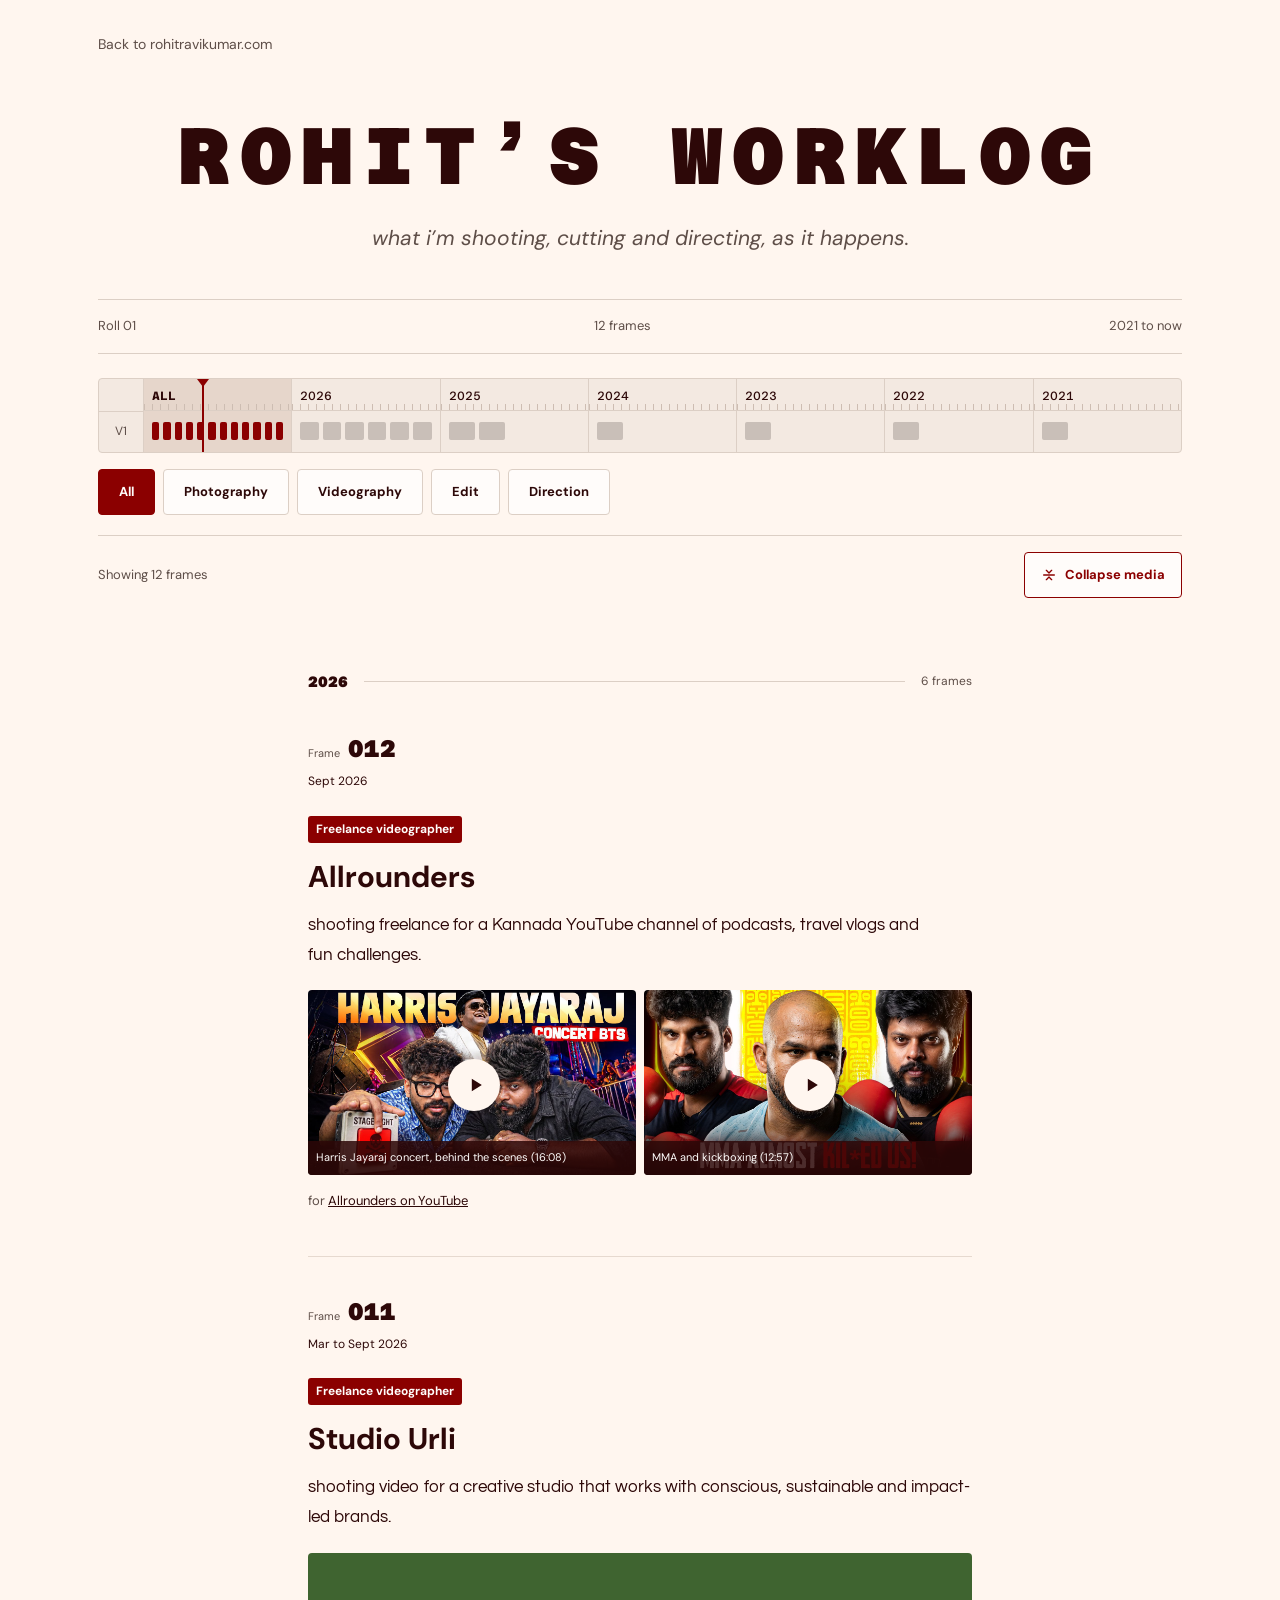
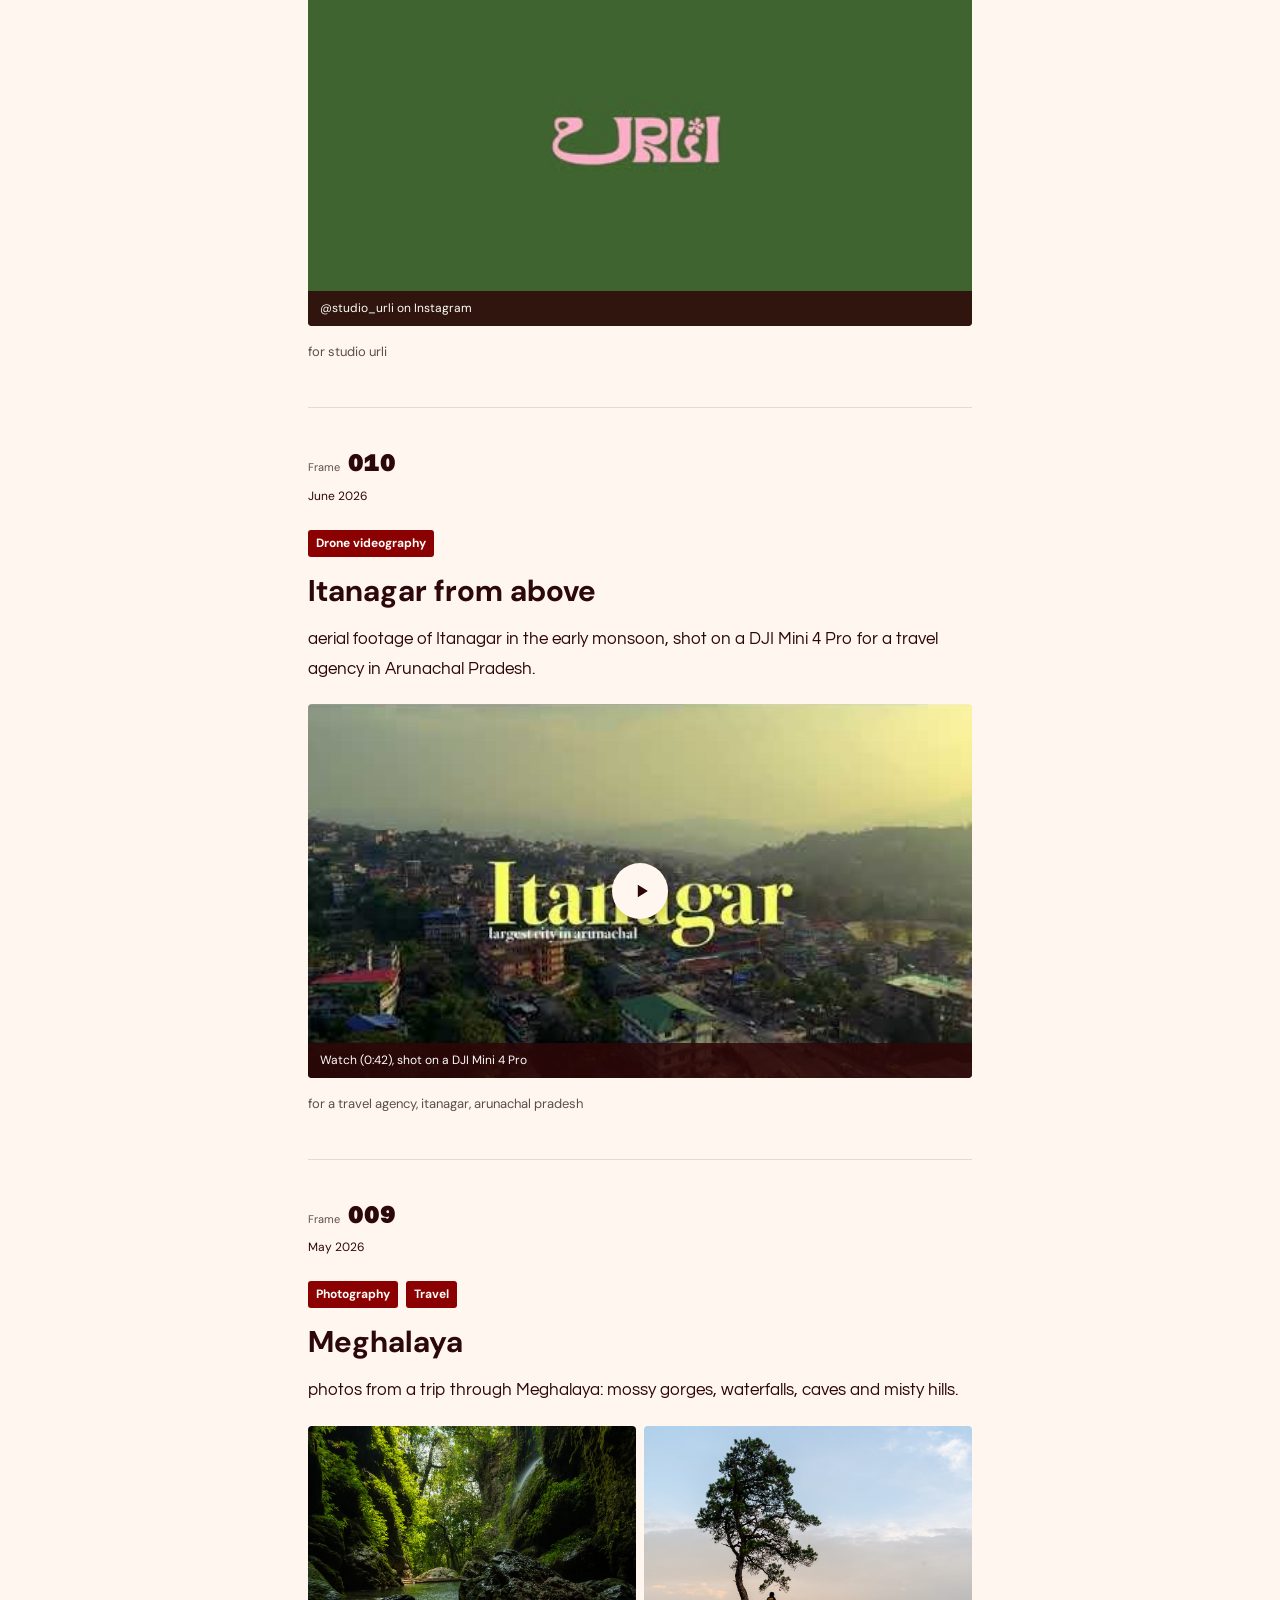
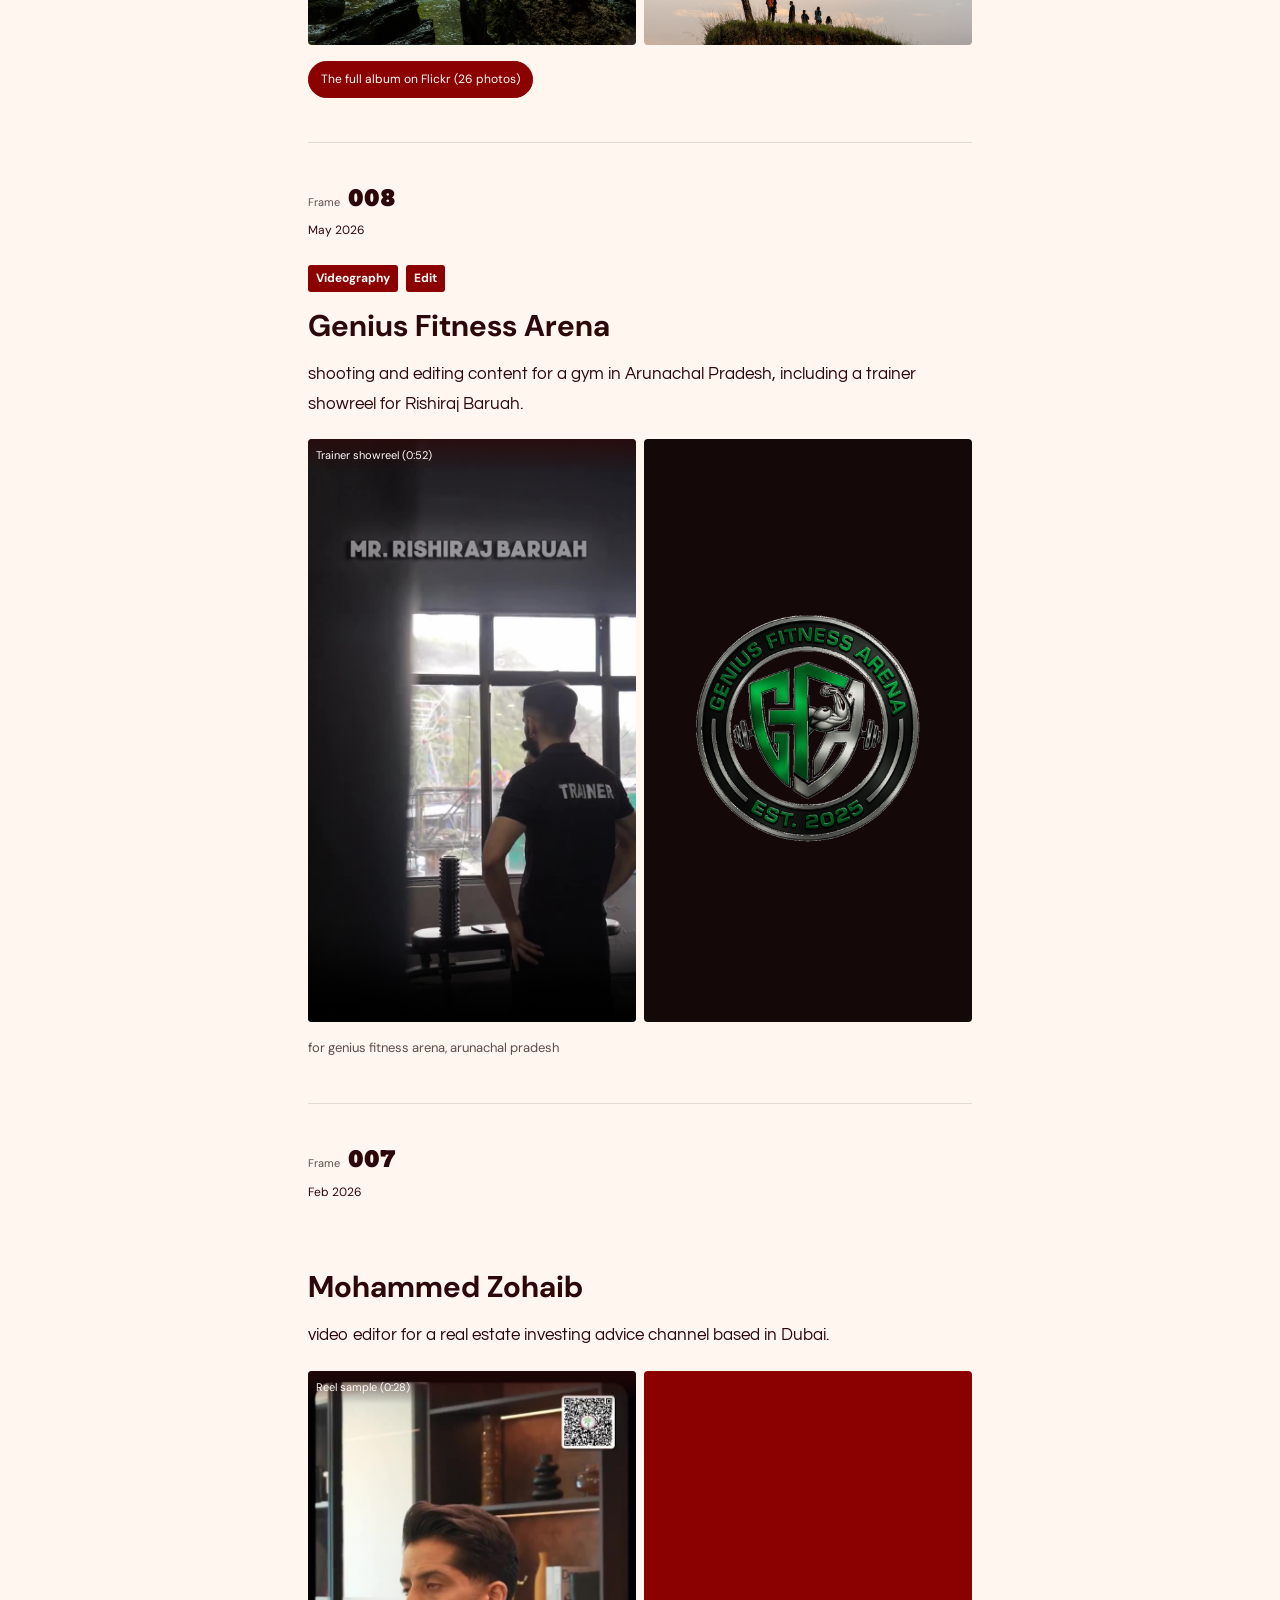
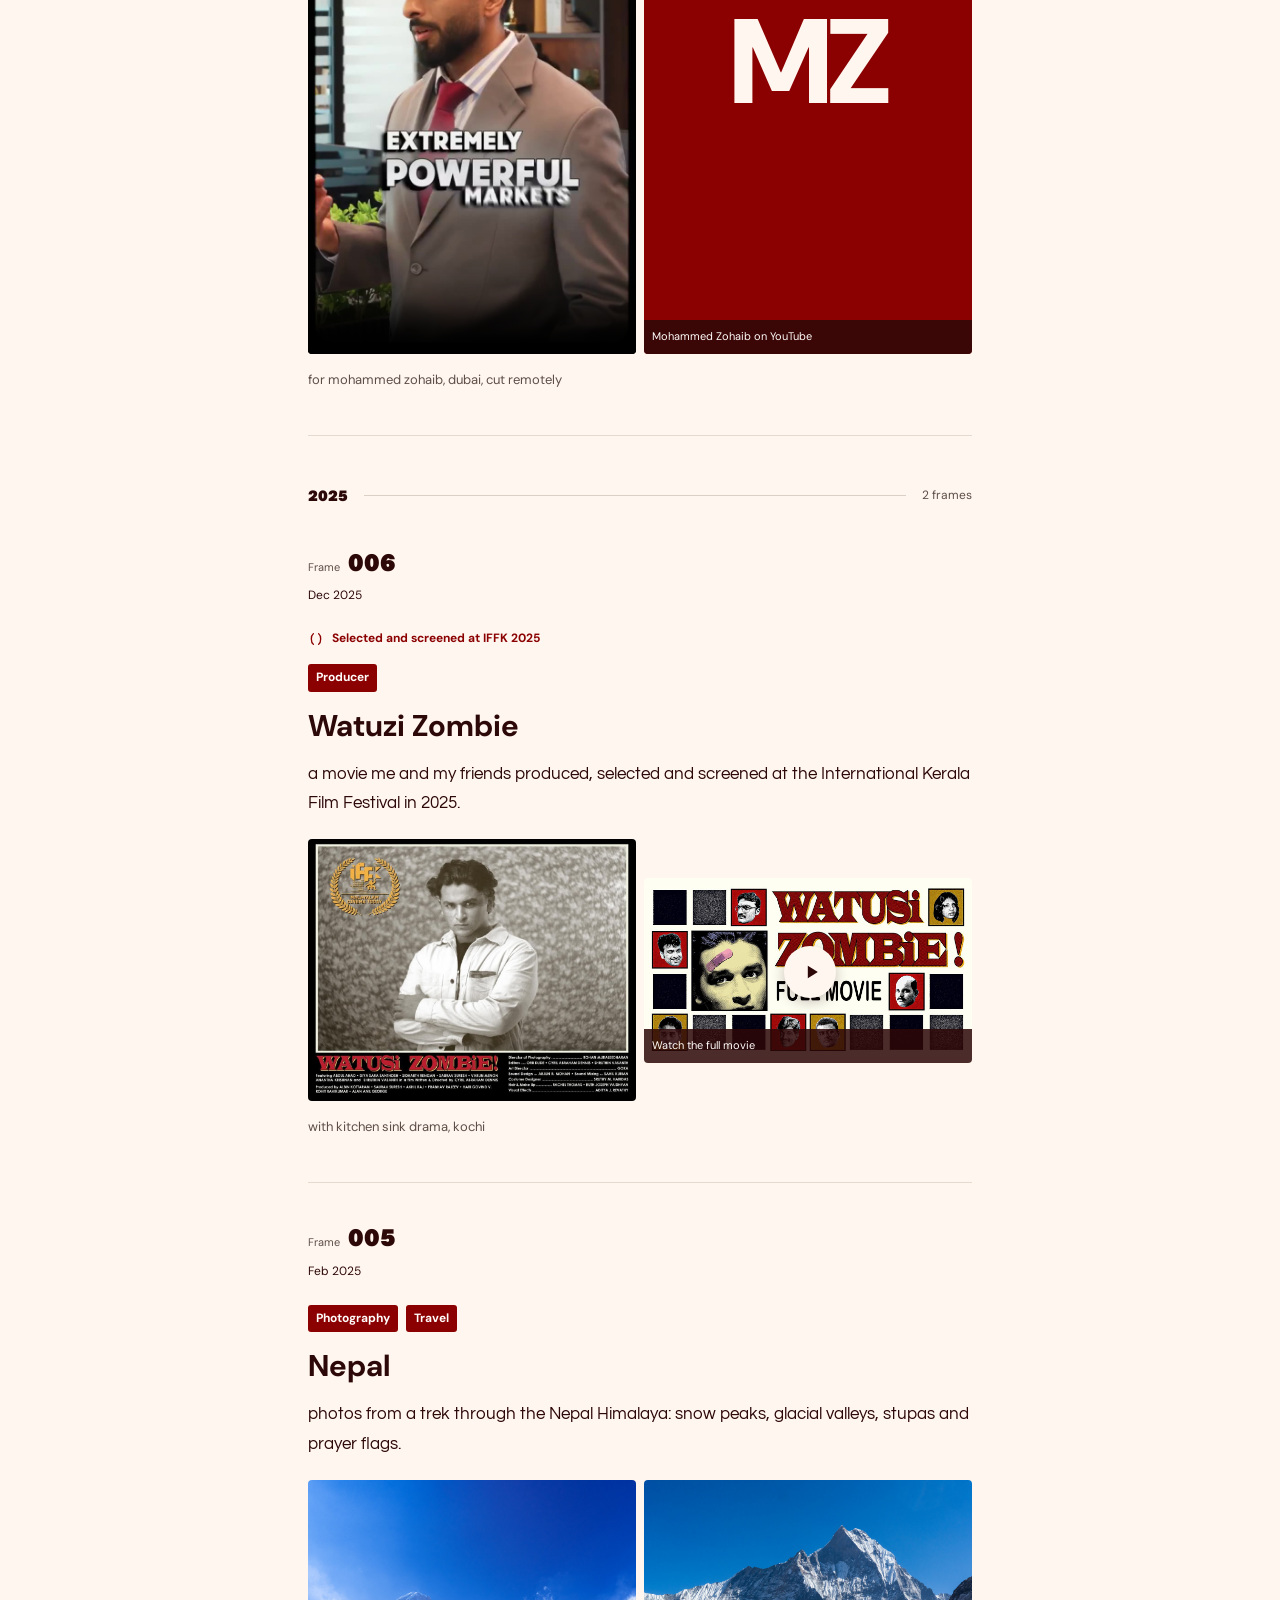
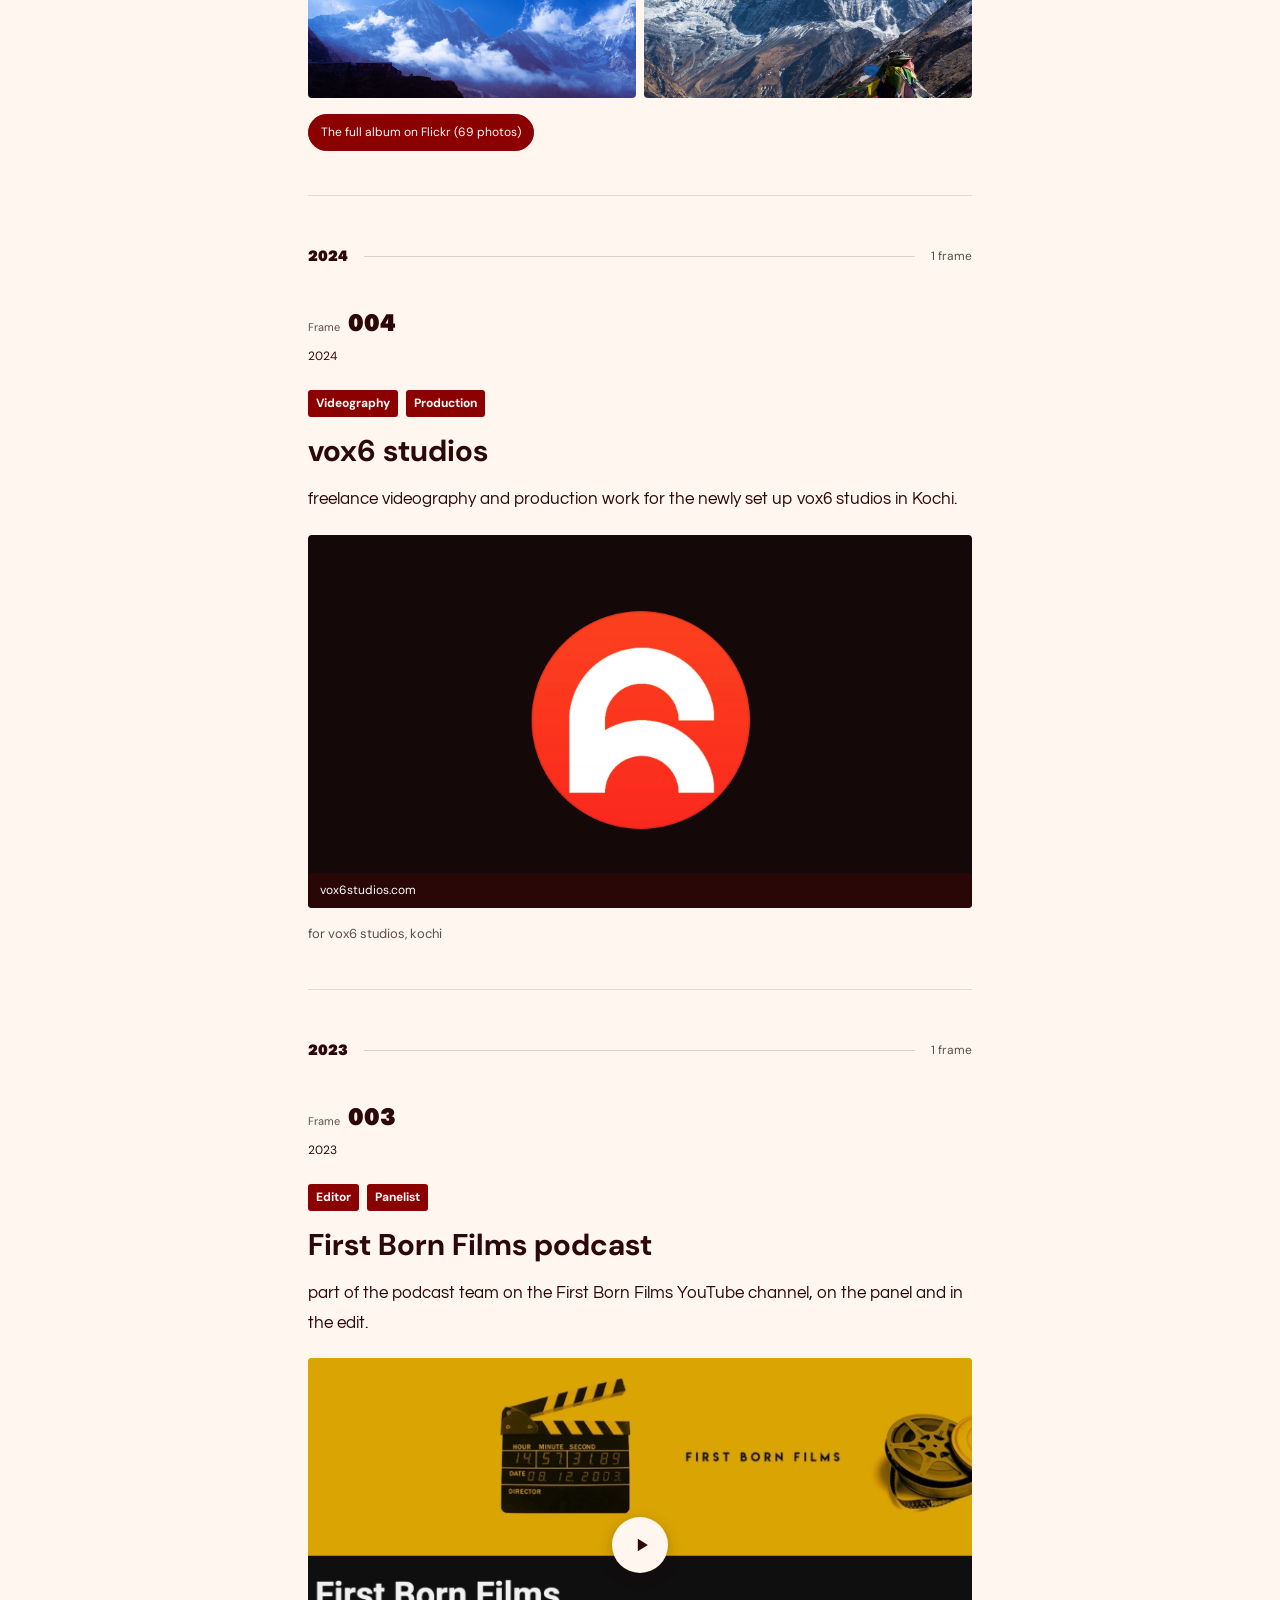
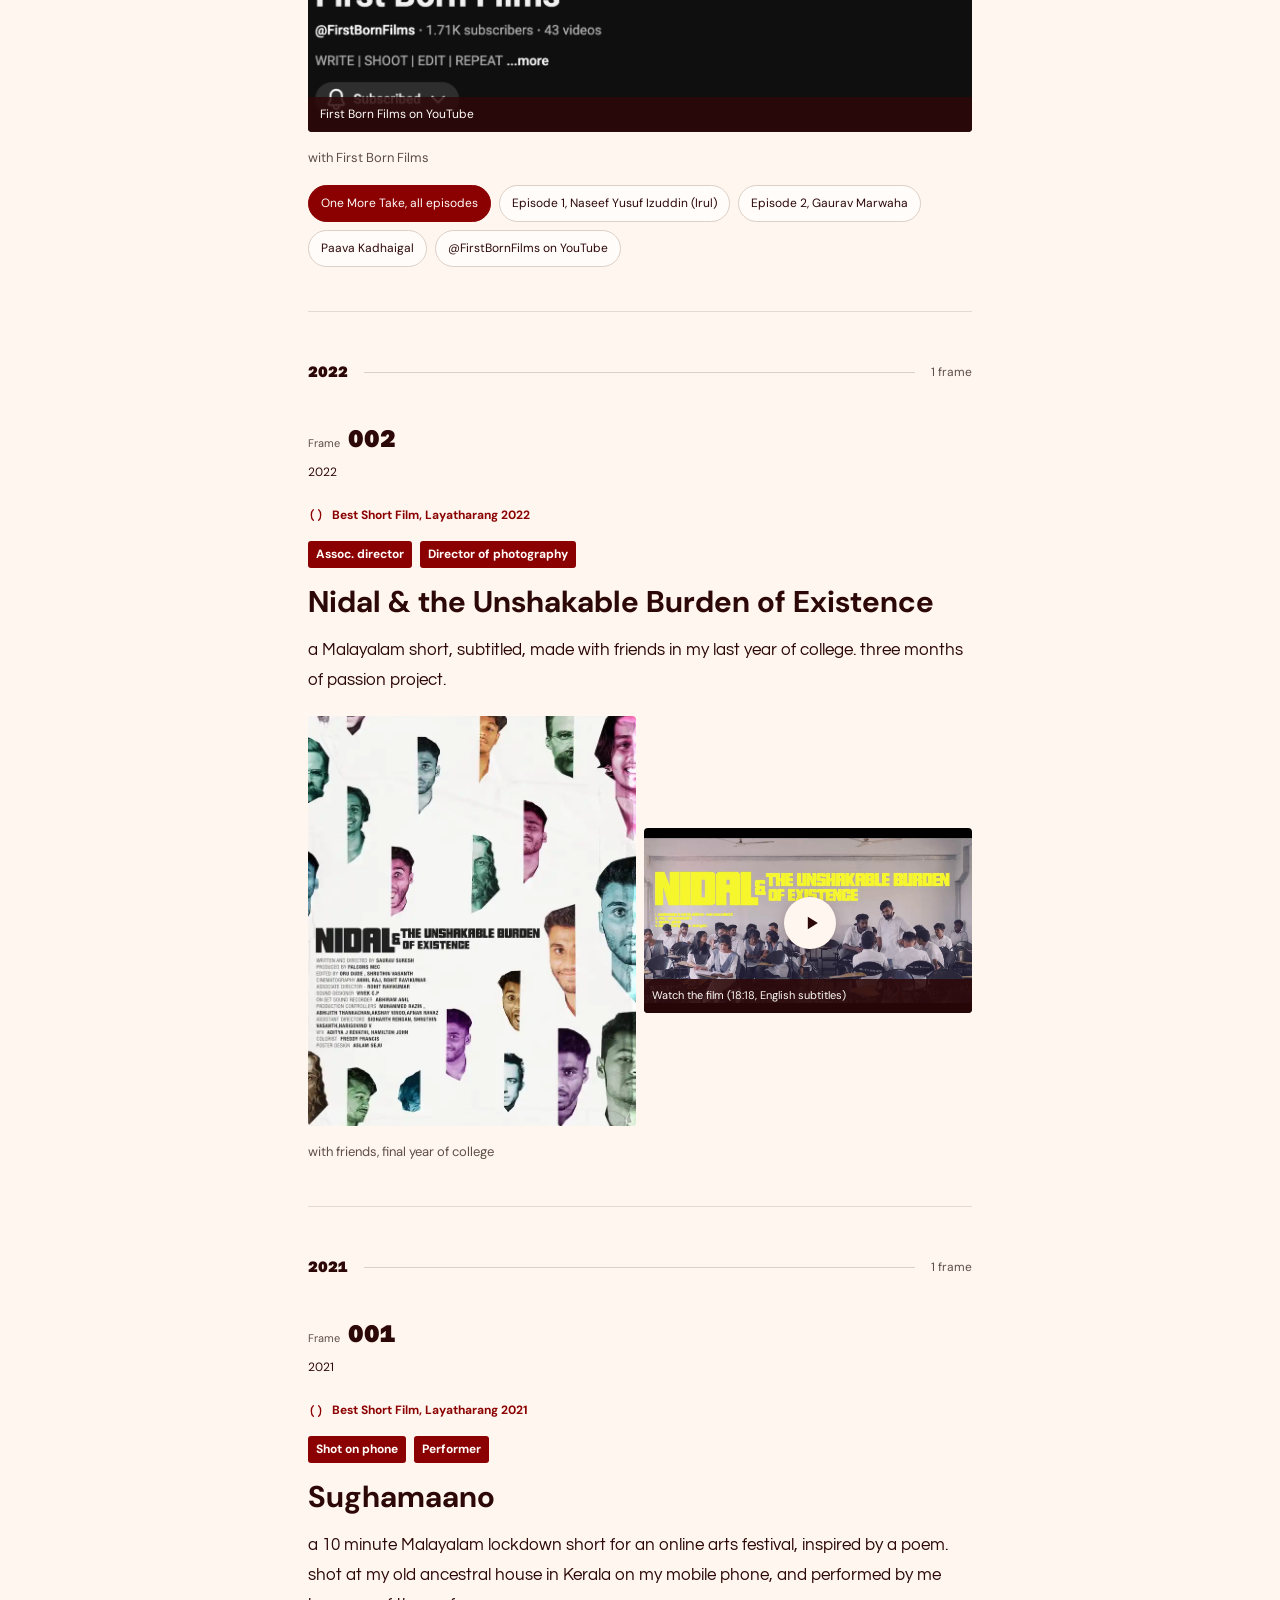
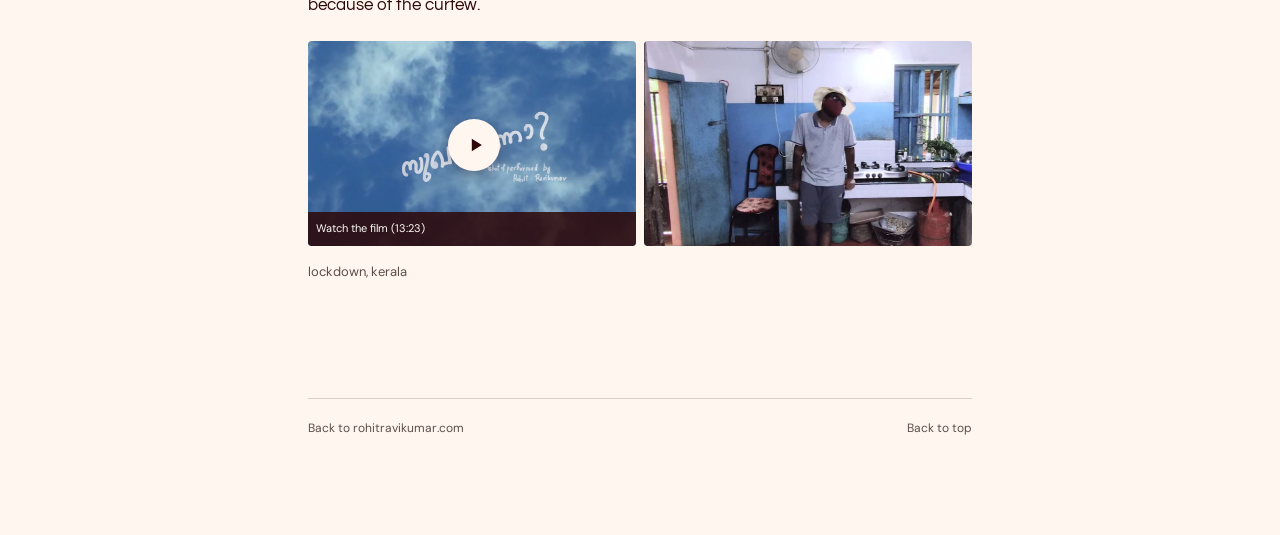
==== commit 64593545: "Fix Urli tile colour, comma spacing, vox6 logo ground" ====
--- a/worklog.html
+++ b/worklog.html
@@ -229,7 +229,7 @@
       <h2>vox6 studios</h2>
       <p class="frame-note">freelance videography and production work for the newly set up vox6 studios in Kochi.</p>
       <a class="media media--logo" href="https://www.vox6studios.com/" target="_blank" rel="noopener" aria-label="Visit vox6 studios">
-        <img src="images/a6f556b2a5f74ba089da9ca9ab183f34.png" alt="vox6 studios logo" loading="lazy">
+        <img src="images/vox6-logo.png" alt="vox6 studios logo" loading="lazy">
         <span class="media-label">vox6studios.com</span>
       </a>
       <p class="frame-with">for vox6 studios, kochi</p>
--- a/worklog.css
+++ b/worklog.css
@@ -30,6 +30,7 @@
   /* lifted from rules by the Hallmark polish */
   --ink-a85: rgba(45, 8, 8, 0.85);
   --color-black: #140808;
+  --color-urli: #3F6430;
   --color-media-bg: #C8BEB6;
   --color-navy: #0B2A6B;
   --color-panel-hover: #EADDD3;
